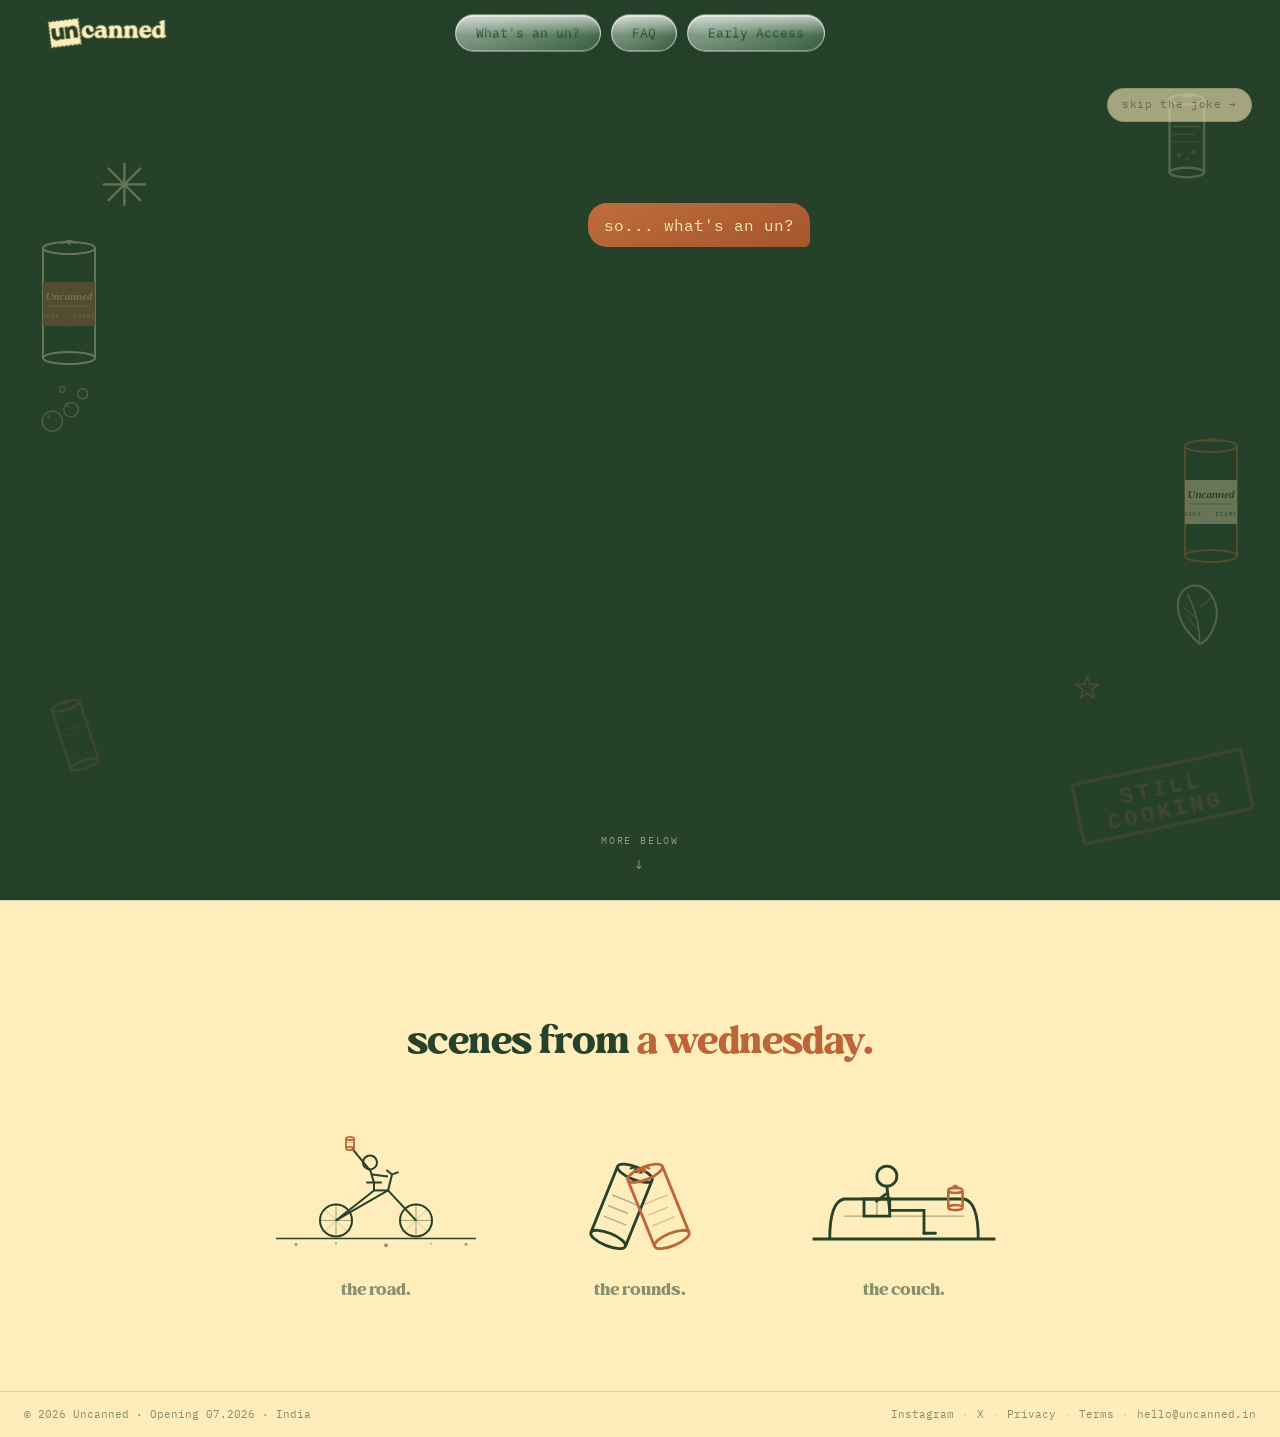
==== whatsyourun-deploy-v2.0/index.html @ ddc787aa "v1" ====
<!DOCTYPE html>
<html lang="en">
<head>
<meta charset="UTF-8">
<meta name="viewport" content="width=device-width, initial-scale=1">
<title>Uncanned · still telling jokes. Cans incoming 07.2026.</title>
<meta name="description" content="Just like any good joke, we need some time to get this up and running. Join the first 500 insiders. Cans incoming 07.2026.">
<link rel="canonical" href="https://whatsyourun.xyz/">
<meta name="theme-color" content="#26422B">
<link rel="icon" type="image/svg+xml" href="data:image/svg+xml,<svg xmlns='http://www.w3.org/2000/svg' viewBox='162 588 478 420'><path fill='%2326422B' d='M570.149 597.432C575.079 591.836 579.734 586.534 587.808 591.796C589.612 592.984 590.76 594.493 591.235 596.296C592.189 599.973 590.149 604.267 587.997 608.785C585.813 613.411 583.291 618.71 583.912 623.671C584.593 629.305 587.339 631.825 590.254 634.488C593.236 637.241 596.644 640.378 597.491 647.115C598.366 653.837 595.843 657.707 593.617 661.126C591.451 664.422 589.427 667.549 590.157 673.175C590.831 678.831 593.578 681.351 596.493 684.014C599.475 686.767 602.883 689.903 603.73 696.641C604.577 703.378 602.061 707.227 599.835 710.646C597.69 713.948 595.645 717.069 596.368 722.716C597.077 728.335 599.817 730.876 602.711 733.533C605.693 736.286 609.101 739.423 609.948 746.16C610.838 752.91 608.3 756.752 606.089 760.198C603.922 763.494 601.9 766.622 602.602 772.263C603.304 777.903 606.057 780.401 608.972 783.064C611.954 785.818 615.362 788.954 616.209 795.691C617.065 802.478 614.548 806.327 612.322 809.746C610.177 813.048 608.133 816.169 608.856 821.816C609.58 827.463 612.298 829.999 615.191 832.655C618.174 835.408 621.583 838.544 622.451 845.288C623.32 852.032 620.781 855.874 618.576 859.299C616.403 862.616 614.38 865.744 615.089 871.363C615.785 877.025 618.531 879.545 621.446 882.208C624.429 884.961 627.837 888.098 628.684 894.836C629.539 901.623 627.022 905.471 624.79 908.911C622.645 912.213 620.623 915.341 621.318 921.003C621.961 925.97 625.7 930.446 629.002 934.418C632.222 938.272 635.25 941.905 635.248 945.722L635.312 945.74C635.293 947.632 634.587 949.391 633.107 950.992C626.632 958.099 620.799 954.132 614.639 949.926C609.855 946.688 604.94 943.342 598.86 944.102C591.953 944.969 588.906 948.31 585.717 951.819C582.39 955.475 578.961 959.242 571.297 960.214C563.682 961.177 559.382 958.363 555.264 955.649C551.277 953.045 547.537 950.56 540.58 951.436C533.694 952.309 530.648 955.65 527.437 959.153C524.11 962.81 520.681 966.576 513.017 967.548C505.38 968.504 501.124 965.704 497.006 962.99C493.026 960.364 489.257 957.895 482.35 958.762C475.43 959.672 472.396 962.97 469.172 966.516C465.852 970.15 462.422 973.917 454.779 974.896C447.121 975.846 442.858 973.066 438.74 970.353C434.76 967.727 430.998 965.236 424.062 966.118C417.134 966.979 414.087 970.319 410.876 973.822C407.549 977.479 404.12 981.245 396.456 982.217C388.82 983.173 384.535 980.388 380.417 977.675C376.437 975.049 372.696 972.563 365.739 973.439C358.832 974.307 355.786 977.648 352.597 981.157C349.27 984.814 345.818 988.574 338.176 989.552C330.518 990.502 326.255 987.722 322.137 985.009C318.157 982.383 314.394 979.892 307.459 980.774C300.53 981.635 297.484 984.976 294.272 988.479C290.946 992.135 287.517 995.901 279.853 996.873C272.195 997.823 267.91 995.038 263.792 992.324C259.818 989.677 256.043 987.229 249.108 988.111C243.007 988.865 239.09 993.33 235.261 997.658C230.331 1003.25 225.677 1008.56 217.603 1003.29C215.798 1002.11 214.672 1000.6 214.196 998.801C213.243 995.124 215.283 990.83 217.413 986.306C219.618 981.686 222.142 976.388 221.521 971.427C220.812 965.808 218.065 963.287 215.149 960.624C212.167 957.871 208.759 954.734 207.912 947.997C207.059 941.281 209.604 937.418 211.809 933.993C213.975 930.697 215.998 927.569 215.29 921.95C214.594 916.288 211.848 913.768 208.933 911.105C205.95 908.352 202.542 905.215 201.695 898.478C200.827 891.734 203.365 887.892 205.569 884.467C207.736 881.171 209.759 878.044 209.057 872.403C208.348 866.784 205.602 864.264 202.687 861.601C199.704 858.847 196.296 855.711 195.449 848.974C194.587 842.209 197.104 838.36 199.336 834.92C201.481 831.618 203.526 828.497 202.803 822.85C202.086 817.181 199.354 814.689 196.46 812.032C193.435 809.266 190.048 806.136 189.186 799.371C188.339 792.634 190.877 788.791 193.082 785.366C195.248 782.07 197.271 778.943 196.569 773.303C195.874 767.64 193.127 765.12 190.212 762.457C187.23 759.704 183.822 756.567 182.975 749.83C182.128 743.093 184.644 739.244 186.87 735.825C189.021 732.502 191.067 729.381 190.337 723.756C189.635 718.115 186.894 715.574 184.001 712.917C180.997 710.157 177.589 707.021 176.742 700.283C175.957 693.892 178.662 689.56 181.08 685.729C183.611 681.675 185.813 678.178 183.77 672.798C181.478 666.829 177.87 662.626 174.979 659.244C172.34 656.124 170.176 653.612 169.806 650.739C169.783 650.498 169.751 650.208 169.734 649.945C169.723 647.998 170.582 646.12 172.348 644.182C175.578 640.614 178.622 639.825 181.693 640.45C184.764 641.075 187.743 643.124 190.845 645.233C195.607 648.465 200.544 651.818 206.602 651.052C213.509 650.185 216.555 646.843 219.745 643.334C223.072 639.678 226.523 635.918 234.165 634.939C241.823 633.989 246.08 636.79 250.198 639.504C254.185 642.108 257.947 644.599 264.882 643.717C271.789 642.85 274.836 639.508 278.025 635.999C281.352 632.343 284.782 628.576 292.445 627.604C300.06 626.641 304.36 629.455 308.479 632.169C312.437 634.788 316.205 637.258 323.134 636.397C330.048 635.509 333.088 632.189 336.284 628.658C339.604 625.024 343.034 621.257 350.698 620.285C358.334 619.329 362.619 622.115 366.737 624.828C370.717 627.454 374.479 629.945 381.414 629.062C388.328 628.174 391.368 624.855 394.558 621.346C397.884 617.689 401.314 613.923 408.979 612.951C416.636 612.001 420.899 614.78 425.011 617.515C428.997 620.119 432.759 622.611 439.694 621.729C446.602 620.861 449.648 617.521 452.872 613.975C456.192 610.34 459.622 606.573 467.286 605.602C474.922 604.645 479.207 607.43 483.325 610.144C487.284 612.763 491.046 615.254 497.981 614.372C504.889 613.505 507.963 610.149 511.159 606.618C514.479 602.983 517.931 599.223 525.573 598.245C533.231 597.295 537.516 600.081 541.634 602.794C545.614 605.42 549.388 607.868 556.345 606.992C562.403 606.226 566.348 601.744 570.149 597.432ZM322.3 725.548L333.535 812.38C334.83 822.387 333.489 830.32 329.563 836.22C325.655 842.07 319.402 845.552 311.862 846.527C304.323 847.503 298.029 845.785 292.978 841.352C287.975 836.935 284.88 830.045 283.669 820.685L272.197 732.031L213.495 739.627L225.751 834.344C228.576 856.179 236.892 872.802 250.671 884.171C264.452 895.562 281.638 899.926 302.251 897.259L302.23 897.285C324.642 894.385 341.163 885.097 351.768 869.401L360.034 885.094L401.928 879.673L381.003 717.952L322.3 725.548ZM551.693 710.93C537.915 699.561 520.61 695.189 499.859 697.874C489.023 699.276 479.229 702.396 470.526 707.249C461.847 712.099 455.028 718.28 449.997 725.776L441.73 710.084L399.514 715.547L420.439 877.267L420.468 877.311L479.171 869.715L467.894 782.56C466.632 772.807 467.984 764.966 471.976 759.034C476.016 753.12 482.104 749.613 490.22 748.562C497.967 747.56 504.35 749.242 509.346 753.612C514.385 757.954 517.529 764.861 518.768 774.43L530.238 863.083L588.941 855.487L576.674 760.678C573.858 738.912 565.521 722.315 551.693 710.93Z'/></svg>">

<meta property="og:type" content="website">
<meta property="og:site_name" content="Uncanned">
<meta property="og:locale" content="en_IN">
<meta property="og:url" content="https://whatsyourun.xyz/">
<meta property="og:title" content="Uncanned · still telling jokes.">
<meta property="og:description" content="Just like any good joke, we need some time to get this up and running. Cans incoming 07.2026.">
<meta property="og:image" content="https://whatsyourun.xyz/brand_assets/Brand_Assets/IMG_3311-3.jpg">
<meta name="twitter:card" content="summary_large_image">
<meta name="twitter:site" content="@drink_uncanned">
<meta name="twitter:creator" content="@drink_uncanned">
<meta name="twitter:title" content="Uncanned · still telling jokes.">
<meta name="twitter:description" content="Just like any good joke, we need some time to get this up and running. Cans incoming 07.2026.">
<meta name="twitter:image" content="https://whatsyourun.xyz/brand_assets/Brand_Assets/IMG_3311-3.jpg">

<link rel="preconnect" href="https://fonts.googleapis.com">
<link rel="preconnect" href="https://fonts.gstatic.com" crossorigin>
<link rel="preload" href="brand_assets/Brand_Assets/03.%20Fonts/BTN/Behind%20The%20Nineties/Behind-The-Nineties-Bd.otf" as="font" type="font/otf" crossorigin>
<link rel="preload" as="image" href="brand_assets/Brand_Assets/IMG_3311-3.jpg">
<link rel="preload" as="image" href="brand_assets/Brand_Assets/01.%20Logo/PNG/Cream.png">
<link href="https://fonts.googleapis.com/css2?family=IBM+Plex+Mono:wght@300;400;500&display=swap" rel="stylesheet">
<link rel="stylesheet" href="styles.css">
<script type="application/ld+json">
{
  "@context": "https://schema.org",
  "@type": "Organization",
  "name": "Uncanned",
  "url": "https://whatsyourun.xyz/",
  "logo": "https://whatsyourun.xyz/brand_assets/Brand_Assets/01.%20Logo/PNG/Deep%20Green.png",
  "sameAs": [
    "https://www.instagram.com/be.uncanned",
    "https://x.com/drink_uncanned"
  ]
}
</script>
</head>
<body>
<a class="skip-link" href="#hero-h">Skip to content</a>

<nav class="nav" aria-label="Primary">
  <div class="nav-in">
    <a class="nav-brand" href="#hero-h" aria-label="Uncanned">
      <img class="brand-logo" src="brand_assets/Brand_Assets/01.%20Logo/PNG/Cream.png" alt="Uncanned" width="118" height="30">
    </a>
    <div class="nav-pill">
      <button type="button" data-open-modal="un">What's an un?</button>
      <button type="button" data-open-modal="faq">FAQ</button>
      <button type="button" class="cta" data-open-modal="founders">Early Access</button>
    </div>
    <button type="button" class="nav-mobile-cta" data-open-modal="founders">Early Access</button>
  </div>
</nav>

<section class="hero" id="hero">

  <div class="doodle-layer" aria-hidden="true">

    <svg class="doodle d-can-tr" viewBox="0 0 60 96" fill="none" xmlns="http://www.w3.org/2000/svg">
      <ellipse cx="30" cy="10" rx="18" ry="5" stroke="#FFEDBB" stroke-width="2.5"/>
      <ellipse cx="30" cy="86" rx="18" ry="5" stroke="#FFEDBB" stroke-width="2.5"/>
      <line x1="12" y1="10" x2="12" y2="86" stroke="#FFEDBB" stroke-width="2.5"/>
      <line x1="48" y1="10" x2="48" y2="86" stroke="#FFEDBB" stroke-width="2.5"/>
      <path d="M26 7 Q30 2 34 7" stroke="#FFEDBB" stroke-width="2" fill="none" stroke-linecap="round"/>
      <circle cx="30" cy="7" r="2" fill="#FFEDBB"/>
      <line x1="15" y1="38" x2="45" y2="38" stroke="#FFEDBB" stroke-width="1.5" opacity=".6"/>
      <line x1="15" y1="46" x2="38" y2="46" stroke="#FFEDBB" stroke-width="1.5" opacity=".4"/>
      <line x1="15" y1="54" x2="42" y2="54" stroke="#FFEDBB" stroke-width="1.5" opacity=".4"/>
      <circle cx="22" cy="68" r="2" fill="#FFEDBB" opacity=".5"/>
      <circle cx="30" cy="72" r="1.5" fill="#FFEDBB" opacity=".4"/>
      <circle cx="38" cy="65" r="2.5" fill="#FFEDBB" opacity=".35"/>
    </svg>

    <svg class="doodle d-can-bl" viewBox="0 0 60 96" fill="none" xmlns="http://www.w3.org/2000/svg" style="transform:rotate(-18deg)">
      <ellipse cx="30" cy="10" rx="18" ry="5" stroke="#BD6537" stroke-width="2.5"/>
      <ellipse cx="30" cy="86" rx="18" ry="5" stroke="#BD6537" stroke-width="2.5"/>
      <line x1="12" y1="10" x2="12" y2="86" stroke="#BD6537" stroke-width="2.5"/>
      <line x1="48" y1="10" x2="48" y2="86" stroke="#BD6537" stroke-width="2.5"/>
      <path d="M26 7 Q30 2 34 7" stroke="#BD6537" stroke-width="2" fill="none" stroke-linecap="round"/>
      <circle cx="30" cy="7" r="2" fill="#BD6537"/>
      <line x1="15" y1="38" x2="45" y2="38" stroke="#BD6537" stroke-width="1.5" opacity=".6"/>
      <line x1="15" y1="46" x2="38" y2="46" stroke="#BD6537" stroke-width="1.5" opacity=".4"/>
      <circle cx="22" cy="68" r="2" fill="#BD6537" opacity=".5"/>
      <circle cx="36" cy="72" r="1.5" fill="#BD6537" opacity=".4"/>
    </svg>

    <svg class="doodle d-spark-tl" viewBox="0 0 48 48" fill="none" xmlns="http://www.w3.org/2000/svg">
      <line x1="24" y1="2" x2="24" y2="46" stroke="#FFEDBB" stroke-width="2.5" stroke-linecap="round"/>
      <line x1="2" y1="24" x2="46" y2="24" stroke="#FFEDBB" stroke-width="2.5" stroke-linecap="round"/>
      <line x1="7" y1="7" x2="41" y2="41" stroke="#FFEDBB" stroke-width="2.5" stroke-linecap="round"/>
      <line x1="41" y1="7" x2="7" y2="41" stroke="#FFEDBB" stroke-width="2.5" stroke-linecap="round"/>
      <circle cx="24" cy="24" r="4" fill="#FFEDBB" opacity=".6"/>
    </svg>

    <svg class="doodle d-star-br" viewBox="0 0 32 32" fill="none" xmlns="http://www.w3.org/2000/svg">
      <path d="M16 2 L18.9 11.8 L29 11.8 L20.9 17.9 L23.8 27.7 L16 21.6 L8.2 27.7 L11.1 17.9 L3 11.8 L13.1 11.8 Z" stroke="#BD6537" stroke-width="1.8" stroke-linejoin="round"/>
    </svg>

    <svg class="doodle d-bub-l" viewBox="0 0 80 80" fill="none" xmlns="http://www.w3.org/2000/svg">
      <circle cx="20" cy="60" r="14" stroke="#FFEDBB" stroke-width="2"/>
      <circle cx="46" cy="44" r="10" stroke="#FFEDBB" stroke-width="2"/>
      <circle cx="62" cy="22" r="7" stroke="#FFEDBB" stroke-width="2"/>
      <circle cx="34" cy="16" r="4" stroke="#FFEDBB" stroke-width="1.5"/>
      <circle cx="15" cy="54" r="2.5" fill="#FFEDBB" opacity=".5"/>
      <circle cx="42" cy="39" r="2" fill="#FFEDBB" opacity=".5"/>
    </svg>

    <svg class="doodle d-leaf-rml" viewBox="0 0 62 72" fill="none" xmlns="http://www.w3.org/2000/svg">
      <path d="M31 68 C18 56 4 40 8 20 C12 4 28 2 36 8 C46 14 54 32 46 50 C42 60 36 66 31 68 Z" stroke="#FFEDBB" stroke-width="2.2" fill="none"/>
      <path d="M31 68 C31 50 26 30 18 14" stroke="#FFEDBB" stroke-width="1.5" stroke-linecap="round"/>
      <path d="M28 40 C22 36 16 32 14 28" stroke="#FFEDBB" stroke-width="1.2" stroke-linecap="round" opacity=".6"/>
      <path d="M30 52 C24 48 20 42 18 38" stroke="#FFEDBB" stroke-width="1.2" stroke-linecap="round" opacity=".6"/>
      <path d="M32 28 C38 24 42 20 44 16" stroke="#FFEDBB" stroke-width="1.2" stroke-linecap="round" opacity=".6"/>
    </svg>

    <svg class="doodle d-can-float-l" viewBox="0 0 86 138" fill="none" xmlns="http://www.w3.org/2000/svg">
      <ellipse cx="43" cy="14" rx="26" ry="6" stroke="#FFEDBB" stroke-width="2"/>
      <ellipse cx="43" cy="124" rx="26" ry="6" stroke="#FFEDBB" stroke-width="2"/>
      <line x1="17" y1="14" x2="17" y2="124" stroke="#FFEDBB" stroke-width="2"/>
      <line x1="69" y1="14" x2="69" y2="124" stroke="#FFEDBB" stroke-width="2"/>
      <rect x="17" y="48" width="52" height="44" fill="#BD6537"/>
      <text x="43" y="66" text-anchor="middle" font-family="Georgia, serif" font-style="italic" font-weight="700" font-size="11" fill="#FFEDBB">Uncanned</text>
      <line x1="22" y1="72" x2="64" y2="72" stroke="#FFEDBB" stroke-width=".7" opacity=".8"/>
      <text x="43" y="84" text-anchor="middle" font-family="'Courier New', monospace" font-size="5" fill="#FFEDBB" letter-spacing="1.5">SODA · 250ML</text>
      <path d="M37 9 Q43 4 49 9" stroke="#FFEDBB" stroke-width="1.6" fill="none" stroke-linecap="round"/>
      <circle cx="43" cy="9" r="1.6" fill="#FFEDBB"/>
    </svg>

    <svg class="doodle d-can-float-r" viewBox="0 0 86 138" fill="none" xmlns="http://www.w3.org/2000/svg">
      <ellipse cx="43" cy="14" rx="26" ry="6" stroke="#BD6537" stroke-width="2"/>
      <ellipse cx="43" cy="124" rx="26" ry="6" stroke="#BD6537" stroke-width="2"/>
      <line x1="17" y1="14" x2="17" y2="124" stroke="#BD6537" stroke-width="2"/>
      <line x1="69" y1="14" x2="69" y2="124" stroke="#BD6537" stroke-width="2"/>
      <rect x="17" y="48" width="52" height="44" fill="#FFEDBB"/>
      <text x="43" y="66" text-anchor="middle" font-family="Georgia, serif" font-style="italic" font-weight="700" font-size="11" fill="#26422B">Uncanned</text>
      <line x1="22" y1="72" x2="64" y2="72" stroke="#26422B" stroke-width=".7" opacity=".7"/>
      <text x="43" y="84" text-anchor="middle" font-family="'Courier New', monospace" font-size="5" fill="#26422B" letter-spacing="1.5">SODA · 250ML</text>
      <path d="M37 9 Q43 4 49 9" stroke="#BD6537" stroke-width="1.6" fill="none" stroke-linecap="round"/>
      <circle cx="43" cy="9" r="1.6" fill="#BD6537"/>
    </svg>

  </div>

  <div class="hero-bike-wrap" aria-hidden="true">

  <svg class="hero-bike" viewBox="0 0 200 140" fill="none" xmlns="http://www.w3.org/2000/svg">

    <line x1="0" y1="118" x2="200" y2="118"
      stroke="#FFEDBB"
      stroke-width="1.4"
      opacity=".16"/>

    <g class="hero-bike-rider">

      <g class="hero-wheel wheel-left" transform="translate(60 100)">
        <circle r="16" stroke="#FFEDBB" stroke-width="2"/>
        <line x1="0" y1="-15" x2="0" y2="15" stroke="#FFEDBB" stroke-width="1" opacity=".45"/>
        <line x1="-15" y1="0" x2="15" y2="0" stroke="#FFEDBB" stroke-width="1" opacity=".45"/>
      </g>

      <g class="hero-wheel wheel-right" transform="translate(140 100)">
        <circle r="16" stroke="#FFEDBB" stroke-width="2"/>
        <line x1="0" y1="-15" x2="0" y2="15" stroke="#FFEDBB" stroke-width="1" opacity=".45"/>
        <line x1="-15" y1="0" x2="15" y2="0" stroke="#FFEDBB" stroke-width="1" opacity=".45"/>
      </g>

      <line x1="60" y1="100" x2="98" y2="70" stroke="#FFEDBB" stroke-width="2"/>
      <line x1="60" y1="100" x2="112" y2="70" stroke="#FFEDBB" stroke-width="2"/>
      <line x1="98" y1="70" x2="112" y2="70" stroke="#FFEDBB" stroke-width="2"/>
      <line x1="112" y1="70" x2="140" y2="100" stroke="#FFEDBB" stroke-width="2"/>

      <line x1="112" y1="70" x2="116" y2="54" stroke="#FFEDBB" stroke-width="2"/>
      <path d="M116 54 L111 50 M116 54 L122 52"
        stroke="#FFEDBB"
        stroke-width="2"
        stroke-linecap="round"/>

      <circle cx="94" cy="42" r="7"
        stroke="#FFEDBB"
        stroke-width="2"/>

      <line x1="94" y1="49" x2="98" y2="62"
        stroke="#FFEDBB"
        stroke-width="2"/>

      <line x1="96" y1="54" x2="112" y2="56"
        stroke="#FFEDBB"
        stroke-width="2"/>

      <line x1="94" y1="50" x2="76" y2="28"
        stroke="#FFEDBB"
        stroke-width="2"/>

      <g class="hero-bike-can">
        <ellipse cx="74" cy="18" rx="4" ry="1.6"
          stroke="#BD6537"
          stroke-width="1.8"/>

        <ellipse cx="74" cy="28" rx="4" ry="1.6"
          stroke="#BD6537"
          stroke-width="1.8"/>

        <line x1="70" y1="18" x2="70" y2="28"
          stroke="#BD6537"
          stroke-width="1.8"/>

        <line x1="78" y1="18" x2="78" y2="28"
          stroke="#BD6537"
          stroke-width="1.8"/>
      </g>

    </g>

  </svg>

</div>

  <button class="hero-skip" id="heroSkip" type="button" aria-label="Skip to the punchline">skip the joke &rarr;</button>
  <div class="hero-stage">
    <div class="hero-joke" id="heroJoke" aria-label="A joke from Uncanned">
      <div class="chat" id="chat"></div>
      <h1 class="hero-joke-punch" id="hero-h">
        Just like any good joke,<br>
        we need some time to get this<br>
        <span class="accent">up and running.</span>
      </h1>
    </div>
    <div class="hero-reveal" id="heroReveal" aria-hidden="true">
      <p class="hero-sub">in the meantime, join the first 500 insiders. opening 07.2026.</p>
      <div class="hero-ctas">
        <button type="button" class="btn btn-primary" data-open-modal="founders">Claim your can</button>
      </div>
    </div>
  </div>
  <svg class="hero-stamp" xmlns="http://www.w3.org/2000/svg" viewBox="0 0 320 120" aria-hidden="true">
    <rect x="6" y="6" width="308" height="108" rx="8" fill="none" stroke="#BD6537" stroke-width="6" opacity=".9"/>
    <text x="160" y="58" text-anchor="middle" font-family="'Courier New', monospace" font-size="40" font-weight="700" fill="#BD6537" letter-spacing="6">STILL</text>
    <text id="stamp-word" x="160" y="98" text-anchor="middle" font-family="'Courier New', monospace" font-size="40" font-weight="700" fill="#BD6537" letter-spacing="6">COOKING</text>
  </svg>

  <div class="scroll-cue" aria-hidden="true"><span>more below</span><span class="arrow">↓</span></div>
</section>

<section class="everyday" aria-label="Scenes from a Wednesday">

  <p class="everyday-line">scenes from <span class="accent">a wednesday.</span></p>

  <div class="scenes">

    <div class="scene scene-bike">
      <div class="scene-art">
        <svg viewBox="0 0 200 140" fill="none" xmlns="http://www.w3.org/2000/svg" aria-hidden="true">
          <line x1="0" y1="118" x2="200" y2="118" stroke="#26422B" stroke-width="1.5"/>

          <g class="bike-pebbles">
            <circle cx="20" cy="124" r="1.5" fill="#26422B" opacity=".5"/>
            <circle cx="60" cy="123" r="1.1" fill="#26422B" opacity=".4"/>
            <circle cx="110" cy="125" r="1.8" fill="#26422B" opacity=".55"/>
            <circle cx="155" cy="123" r="1" fill="#26422B" opacity=".35"/>
            <circle cx="190" cy="124" r="1.4" fill="#26422B" opacity=".5"/>
          </g>

          <g class="bike-rider no-draw-in">
            <g class="wheel-spin" transform="translate(60 100)">
              <circle r="16" stroke="#26422B" stroke-width="2"/>
              <line x1="0" y1="-15" x2="0" y2="15" stroke="#26422B" stroke-width="1" opacity=".45"/>
              <line x1="-15" y1="0" x2="15" y2="0" stroke="#26422B" stroke-width="1" opacity=".45"/>
              <line x1="-11" y1="-11" x2="11" y2="11" stroke="#26422B" stroke-width=".8" opacity=".3"/>
              <line x1="11" y1="-11" x2="-11" y2="11" stroke="#26422B" stroke-width=".8" opacity=".3"/>
            </g>
            <g class="wheel-spin" transform="translate(140 100)">
              <circle r="16" stroke="#26422B" stroke-width="2"/>
              <line x1="0" y1="-15" x2="0" y2="15" stroke="#26422B" stroke-width="1" opacity=".45"/>
              <line x1="-15" y1="0" x2="15" y2="0" stroke="#26422B" stroke-width="1" opacity=".45"/>
              <line x1="-11" y1="-11" x2="11" y2="11" stroke="#26422B" stroke-width=".8" opacity=".3"/>
              <line x1="11" y1="-11" x2="-11" y2="11" stroke="#26422B" stroke-width=".8" opacity=".3"/>
            </g>

            <line x1="60" y1="100" x2="98" y2="70" stroke="#26422B" stroke-width="2"/>
            <line x1="60" y1="100" x2="112" y2="70" stroke="#26422B" stroke-width="2"/>
            <line x1="98" y1="70" x2="112" y2="70" stroke="#26422B" stroke-width="2"/>
            <line x1="112" y1="70" x2="140" y2="100" stroke="#26422B" stroke-width="2"/>
            <line x1="112" y1="70" x2="116" y2="54" stroke="#26422B" stroke-width="2"/>
            <path d="M116 54 L111 50 M116 54 L122 52" stroke="#26422B" stroke-width="2" stroke-linecap="round"/>
            <line x1="98" y1="70" x2="98" y2="62" stroke="#26422B" stroke-width="2"/>
            <path d="M91 62 L105 62" stroke="#26422B" stroke-width="2" stroke-linecap="round"/>

            <circle cx="94" cy="42" r="7" stroke="#26422B" stroke-width="2"/>
            <line x1="94" y1="49" x2="98" y2="62" stroke="#26422B" stroke-width="2"/>
            <line x1="96" y1="54" x2="112" y2="56" stroke="#26422B" stroke-width="2"/>
            <line x1="94" y1="50" x2="76" y2="28" stroke="#26422B" stroke-width="2"/>

            <g class="bike-can">
              <ellipse cx="74" cy="18" rx="4" ry="1.6" stroke="#BD6537" stroke-width="1.8"/>
              <ellipse cx="74" cy="28" rx="4" ry="1.6" stroke="#BD6537" stroke-width="1.8"/>
              <line x1="70" y1="18" x2="70" y2="28" stroke="#BD6537" stroke-width="1.8"/>
              <line x1="78" y1="18" x2="78" y2="28" stroke="#BD6537" stroke-width="1.8"/>
              <line x1="71" y1="22" x2="77" y2="22" stroke="#BD6537" stroke-width=".7" opacity=".6"/>
            </g>
          </g>
        </svg>
      </div>
      <p class="scene-cap">the road.</p>
    </div>

    <div class="scene scene-cheers">
      <div class="scene-art">
        <svg viewBox="0 0 140 100" fill="none" xmlns="http://www.w3.org/2000/svg" aria-hidden="true">

          <g transform="translate(46 84)">
            <g class="cheers-can-l">
              <ellipse cx="0" cy="-50" rx="13" ry="4.5" stroke="#26422B" stroke-width="2"/>
              <ellipse cx="0" cy="0" rx="13" ry="4.5" stroke="#26422B" stroke-width="2"/>
              <line x1="-13" y1="-50" x2="-13" y2="0" stroke="#26422B" stroke-width="2"/>
              <line x1="13" y1="-50" x2="13" y2="0" stroke="#26422B" stroke-width="2"/>
              <path d="M-4 -52 Q0 -56 4 -52" stroke="#26422B" stroke-width="1.5" fill="none" stroke-linecap="round"/>
              <circle cx="0" cy="-52" r="1.6" fill="#26422B"/>
              <line x1="-9" y1="-30" x2="9" y2="-30" stroke="#26422B" stroke-width="1" opacity=".4"/>
              <line x1="-9" y1="-22" x2="6" y2="-22" stroke="#26422B" stroke-width="1" opacity=".35"/>
              <line x1="-9" y1="-14" x2="8" y2="-14" stroke="#26422B" stroke-width="1" opacity=".35"/>
            </g>
          </g>

          <g transform="translate(94 84)">
            <g class="cheers-can-r">
              <ellipse cx="0" cy="-50" rx="13" ry="4.5" stroke="#BD6537" stroke-width="2"/>
              <ellipse cx="0" cy="0" rx="13" ry="4.5" stroke="#BD6537" stroke-width="2"/>
              <line x1="-13" y1="-50" x2="-13" y2="0" stroke="#BD6537" stroke-width="2"/>
              <line x1="13" y1="-50" x2="13" y2="0" stroke="#BD6537" stroke-width="2"/>
              <path d="M-4 -52 Q0 -56 4 -52" stroke="#BD6537" stroke-width="1.5" fill="none" stroke-linecap="round"/>
              <circle cx="0" cy="-52" r="1.6" fill="#BD6537"/>
              <line x1="-9" y1="-30" x2="9" y2="-30" stroke="#BD6537" stroke-width="1" opacity=".4"/>
              <line x1="-9" y1="-22" x2="6" y2="-22" stroke="#BD6537" stroke-width="1" opacity=".35"/>
              <line x1="-9" y1="-14" x2="8" y2="-14" stroke="#BD6537" stroke-width="1" opacity=".35"/>
            </g>
          </g>

          <g class="cheers-ding no-draw-in">
            <line x1="62" y1="36" x2="78" y2="36" stroke="#BD6537" stroke-width="1.5" stroke-linecap="round"/>
            <line x1="70" y1="28" x2="70" y2="44" stroke="#BD6537" stroke-width="1.5" stroke-linecap="round"/>
            <line x1="64" y1="30" x2="76" y2="42" stroke="#BD6537" stroke-width="1.2" stroke-linecap="round"/>
            <line x1="76" y1="30" x2="64" y2="42" stroke="#BD6537" stroke-width="1.2" stroke-linecap="round"/>
          </g>

          <g class="cheers-burst no-draw-in">
            <circle cx="42" cy="20" r="1.5" fill="#BD6537"/>
            <circle cx="98" cy="20" r="1.5" fill="#BD6537"/>
            <line x1="34" y1="36" x2="28" y2="34" stroke="#BD6537" stroke-width="1.5" stroke-linecap="round"/>
            <line x1="106" y1="36" x2="112" y2="34" stroke="#BD6537" stroke-width="1.5" stroke-linecap="round"/>
            <circle cx="32" cy="50" r="1.2" fill="#BD6537"/>
            <circle cx="108" cy="50" r="1.2" fill="#BD6537"/>
            <line x1="50" y1="8" x2="46" y2="2" stroke="#BD6537" stroke-width="1.2" stroke-linecap="round"/>
            <line x1="90" y1="8" x2="94" y2="2" stroke="#BD6537" stroke-width="1.2" stroke-linecap="round"/>
          </g>

        </svg>
      </div>
      <p class="scene-cap">the rounds.</p>
    </div>

    <div class="scene scene-read">
      <div class="scene-art">
        <svg viewBox="0 0 140 100" fill="none" xmlns="http://www.w3.org/2000/svg" aria-hidden="true">
          <line x1="6" y1="84" x2="134" y2="84" stroke="#26422B" stroke-width="2"/>
          <path d="M18 84 Q18 58, 28 56 L 112 56 Q 122 58, 122 84" stroke="#26422B" stroke-width="2" fill="none"/>
          <line x1="28" y1="68" x2="112" y2="68" stroke="#26422B" stroke-width="1" opacity=".4"/>

          <g class="couch-person">
            <circle cx="58" cy="40" r="7" stroke="#26422B" stroke-width="2"/>
            <path d="M58 47 L60 64 L 84 64 L 84 80" stroke="#26422B" stroke-width="2" fill="none" stroke-linecap="round"/>
            <line x1="84" y1="80" x2="92" y2="80" stroke="#26422B" stroke-width="2" stroke-linecap="round"/>
            <line x1="58" y1="52" x2="50" y2="58" stroke="#26422B" stroke-width="2"/>
            <path d="M42 56 L42 68 L60 68 L60 56 Z" stroke="#26422B" stroke-width="2" fill="none"/>
            <line x1="51" y1="56" x2="51" y2="68" stroke="#26422B" stroke-width="1" opacity=".4"/>
          </g>

          <ellipse cx="106" cy="50" rx="5" ry="1.8" stroke="#BD6537" stroke-width="1.8"/>
          <ellipse cx="106" cy="62" rx="5" ry="1.8" stroke="#BD6537" stroke-width="1.8"/>
          <line x1="101" y1="50" x2="101" y2="62" stroke="#BD6537" stroke-width="1.8"/>
          <line x1="111" y1="50" x2="111" y2="62" stroke="#BD6537" stroke-width="1.8"/>
          <path d="M104 48 Q106 45 108 48" stroke="#BD6537" stroke-width="1.2" fill="none"/>
          <circle cx="106" cy="48" r="1.2" fill="#BD6537"/>

          <g class="couch-bubs no-draw-in">
            <circle class="couch-bub b1" cx="106" cy="48" r="1.5" fill="#BD6537"/>
            <circle class="couch-bub b2" cx="104" cy="48" r="1.2" fill="#BD6537"/>
            <circle class="couch-bub b3" cx="108" cy="48" r="1" fill="#BD6537"/>
            <circle class="couch-bub b4" cx="106" cy="48" r="1.3" fill="#BD6537"/>
            <circle class="couch-bub b5" cx="105" cy="48" r="0.9" fill="#BD6537"/>
            <circle class="couch-bub b6" cx="107" cy="48" r="1.1" fill="#BD6537"/>
          </g>

          <g class="couch-heart no-draw-in">
            <path d="M52 18 C 50 15, 47 16, 47 19 A 2.5 2.5 0 0 1 52 19 A 2.5 2.5 0 0 1 57 19 C 57 16, 54 15, 52 18 Z" fill="#BD6537"/>
          </g>
        </svg>
      </div>
      <p class="scene-cap">the couch.</p>
    </div>

  </div>

</section>

<div class="strip">
  <span class="strip-left">© 2026 Uncanned · Opening 07.2026 · India</span>
  <span class="strip-right">
    <a href="https://www.instagram.com/be.uncanned" target="_blank" rel="me noopener">Instagram</a>
    <span class="dot">·</span>
    <a href="https://x.com/drink_uncanned" target="_blank" rel="me noopener">X</a>
    <span class="dot">·</span>
    <button type="button" data-open-modal="privacy">Privacy</button>
    <span class="dot">·</span>
    <button type="button" data-open-modal="terms">Terms</button>
    <span class="dot">·</span>
    <a href="mailto:hello@uncanned.in">hello@uncanned.in</a>
  </span>
</div>

<div class="modal" id="modal-un" role="dialog" aria-modal="true" aria-labelledby="modal-un-title" hidden>
  <div class="modal-card">
    <button class="modal-close" type="button" data-close-modal aria-label="Close dialog">&times;</button>
    <h2 id="modal-un-title">What's an un?</h2>
    <p class="modal-sub">Three un-things. They're how we tell the difference between us and most drinks.</p>
    <div class="un-tiles">
      <p class="un-tile"><b>Un-complicated.</b> Just the things that belong in a drink. Nothing that's there to make the label longer.</p>
      <p class="un-tile"><b>Un-apologetic.</b> We don't pretend to be coffee. Or alcohol. Or kombucha. We're a soda. A good one.</p>
      <p class="un-tile"><b>Un-filtered.</b> Real ingredients. Real taste. Real opinions about every other drink we've ever met.</p>
    </div>
    <p class="modal-quote">Less canned. <span class="accent">More real.</span></p>
  </div>
</div>

<div class="modal" id="modal-founders" role="dialog" aria-modal="true" aria-labelledby="modal-founders-title" hidden>
  <div class="modal-card">
    <button class="modal-close" type="button" data-close-modal aria-label="Close dialog">&times;</button>
    <h2 id="modal-founders-title">Become an Insider</h2>
    <p class="modal-sub">500 cans. 500 insiders. Then we close the door.</p>
    <p class="f-counter" id="fCounter" hidden></p>
    <form class="f-form" id="founderForm" novalidate>
      <label class="sr-only" for="fName">Your name</label>
      <input class="field" id="fName" name="name" type="text" placeholder="your name" autocomplete="name" required>
      <label class="sr-only" for="fEmail">Your email</label>
      <input class="field" id="fEmail" name="email" type="email" placeholder="your email" autocomplete="email" spellcheck="false" required>
      <input class="hp" id="fWebsite" name="website" type="text" tabindex="-1" aria-hidden="true" autocomplete="off">
      <button class="btn-count" id="fCta" type="submit">Count me in</button>
    </form>
    <p class="f-fine">No spam. One email when the door closes.</p>
    <div class="f-status" id="fStatus" role="status" aria-live="polite"></div>
    <button class="btn btn-ghost f-done" id="fDone" type="button" data-close-modal hidden>Close</button>
  </div>
</div>

<div class="modal" id="modal-faq" role="dialog" aria-modal="true" aria-labelledby="modal-faq-title" hidden>
  <div class="modal-card">
    <button class="modal-close" type="button" data-close-modal aria-label="Close dialog">&times;</button>
    <h2 id="modal-faq-title">Things you'll want to know.</h2>
    <div class="faq-items">
      <details>
        <summary>What exactly is Uncanned?</summary>
        <div class="ans">Uncanned is a naturally uplifting, creatively refreshing soda — real ingredients, no pretence. Not coffee, not alcohol, not kombucha.</div>
      </details>
      <details>
        <summary>What does becoming an Insider actually get me?</summary>
        <div class="ans">Insiders get cans from the very first 500-can batch, a name in the run, and a direct line into how the next batch gets made.</div>
      </details>
      <details>
        <summary>When and where can I buy it?</summary>
        <div class="ans">The first batch opens in 07.2026 in India. Insiders are served first; wider availability follows after the initial drop.</div>
      </details>
      <details>
        <summary>Is it alcoholic? Caffeinated? Sugary?</summary>
        <div class="ans">No alcohol. The full ingredient and nutrition breakdown — caffeine and sugar included — publishes ahead of the drop.</div>
      </details>
      <details>
        <summary>How do I get in touch?</summary>
        <div class="ans">Email hello@uncanned.in, or find us on Instagram and X. We read everything.</div>
      </details>
    </div>
  </div>
</div>

<div class="modal" id="modal-privacy" role="dialog" aria-modal="true" aria-labelledby="modal-privacy-title" hidden>
  <div class="modal-card">
    <button class="modal-close" type="button" data-close-modal aria-label="Close dialog">&times;</button>
    <h2 id="modal-privacy-title">Privacy</h2>
    <p>We collect your name and email when you join the Insiders list. We use that to send you exactly one launch email when the first 500 cans are ready. That's it. We don't sell, share, or trade your information. If you want to be removed, email hello@uncanned.in and we'll delete you in 24 hours.</p>
    <p style="margin-top:12px">A proper Privacy Policy will publish at launch.</p>
  </div>
</div>

<div class="modal" id="modal-terms" role="dialog" aria-modal="true" aria-labelledby="modal-terms-title" hidden>
  <div class="modal-card">
    <button class="modal-close" type="button" data-close-modal aria-label="Close dialog">&times;</button>
    <h2 id="modal-terms-title">Terms</h2>
    <p>This is a coming-soon page. Joining the Insiders list reserves your spot to be among the first 500 people invited to buy the first batch of Uncanned cans when they're ready (target 07.2026). It does not create an obligation to purchase, and it does not guarantee availability. Proper terms publish at launch.</p>
    <p style="margin-top:12px">For questions: hello@uncanned.in.</p>
  </div>
</div>

<script>
(function(){
  var RM = window.matchMedia('(prefers-reduced-motion: reduce)').matches;
  var ENDPOINT = 'https://script.google.com/macros/s/AKfycbwiUq0F0XaszN92aTVaOLwXR9VPh4MUKZN4eF42igu0IbwytKkrrFzP8LLf9wsCPLUaYA/exec';

  var heroJoke   = document.getElementById('heroJoke');
  var heroReveal = document.getElementById('heroReveal');
  var heroSkip   = document.getElementById('heroSkip');
  var chat       = document.getElementById('chat');
  var hTimers    = [];
  var heroDone   = false;

  var CHATJOKES = [
    [["uncanned","knock, knock."],["you","who's there?"],["uncanned","un—"],["you","un who?"],["uncanned","exactly. that's kind of the problem."]],
    [["uncanned","we built a soda."],["you","love that. can i buy one?"],["uncanned","that's the part we're still working on."]],
    [["uncanned","ask us anything."],["you","when does it launch?"],["uncanned","anything except that."]],
    [["uncanned","most cans tell you what's inside."],["you","and yours?"],["uncanned","ours mostly tells you what isn't."]],
    [["uncanned","we ran a focus group."],["you","and?"],["uncanned","everyone agreed soda was a drink. we took notes."]],
    [["you","so... what's an un?"],["uncanned","a no, said with hospitality."],["you","that's not an answer."],["uncanned","exactly."]]
  ];
  var jIdx = Math.floor(Math.random() * CHATJOKES.length);
  try {
    var prev = parseInt(localStorage.getItem('unc_joke'), 10);
    if(CHATJOKES.length > 1 && jIdx === prev) jIdx = (jIdx + 1) % CHATJOKES.length;
    localStorage.setItem('unc_joke', jIdx);
  } catch(e){}
  var joke = CHATJOKES[jIdx];

  var bubEls = joke.map(function(line){
    var b = document.createElement('div');
    b.className = 'bub bub-' + (line[0] === 'you' ? 'you' : 'uncanned');
    b.textContent = line[1];
    chat.appendChild(b);
    return b;
  });
  var typing = document.createElement('div');
  typing.className = 'typing';
  typing.setAttribute('aria-hidden', 'true');
  typing.innerHTML = '<span></span><span></span><span></span>';

  function fizzOut(){
    if(typing.parentNode) typing.parentNode.removeChild(typing);
    bubEls.forEach(function(b){ b.style.animationDelay = (Math.random() * 0.4).toFixed(2) + 's'; });
    chat.classList.add('fizz');
  }
  function heroShowPunch(){
    if(typing.parentNode) typing.parentNode.removeChild(typing);
    chat.style.display = 'none';
    heroJoke.classList.add('revealed');
  }
  function heroShowReveal(){
    if(heroDone) return;
    heroDone = true;
    heroReveal.classList.add('show');
    heroReveal.setAttribute('aria-hidden', 'false');
    heroSkip.classList.add('gone');
  }

  if(RM){
    chat.style.display = 'none';
    heroJoke.classList.add('revealed');
    heroReveal.classList.add('show');
    heroReveal.setAttribute('aria-hidden', 'false');
    heroSkip.style.display = 'none';
    heroDone = true;
  } else {
    var t = 450, GAP = 1150, TYPE = 720;
    joke.forEach(function(line, i){
      var side = line[0] === 'you' ? 'you' : 'uncanned', at = t;
      hTimers.push(setTimeout(function(){
        chat.insertBefore(typing, bubEls[i]);
        typing.className = 'typing typing-' + side + ' show';
      }, at));
      hTimers.push(setTimeout(function(){
        typing.className = 'typing';
        bubEls[i].classList.add('show');
      }, at + TYPE));
      t += GAP;
    });
    var lastAt   = t - GAP + TYPE;
    var fizzAt   = lastAt + 3000;
    var punchAt  = fizzAt + 1300;
    var revealAt = punchAt + 1400;

    hTimers.push(setTimeout(function(){ heroSkip.classList.add('show'); }, 950));
    hTimers.push(setTimeout(fizzOut, fizzAt));
    hTimers.push(setTimeout(heroShowPunch, punchAt));
    hTimers.push(setTimeout(heroShowReveal, revealAt));

    heroSkip.addEventListener('click', function(){
      hTimers.forEach(clearTimeout);
      hTimers = [];
      heroShowPunch();
      heroShowReveal();
    });
  }

  var lastFocus = null;
  var openEl = null;
  var FOCUSABLE = 'a[href],button:not([disabled]),input:not([disabled]),textarea,select,summary,[tabindex]:not([tabindex="-1"])';

  function focusables(m){
    return Array.prototype.slice.call(m.querySelectorAll(FOCUSABLE))
      .filter(function(el){ return el.offsetParent !== null || el === document.activeElement; });
  }
  function openModal(name){
    var m = document.getElementById('modal-' + name);
    if(!m) return;
    lastFocus = document.activeElement;
    m.removeAttribute('hidden');
    document.body.classList.add('modal-open');
    openEl = m;
    if(name === 'founders') loadCounter();
    document.querySelectorAll('.nav-pill button,.nav-mobile-cta').forEach(function(c){
      c.classList.toggle('is-on', c.getAttribute('data-open-modal') === name);
    });
    var f = focusables(m);
    if(f.length) f[0].focus();
  }
  function closeModal(){
    if(!openEl) return;
    openEl.setAttribute('hidden','');
    document.body.classList.remove('modal-open');
    openEl = null;
    document.querySelectorAll('.nav-pill button,.nav-mobile-cta').forEach(function(c){
      c.classList.remove('is-on');
    });
    if(lastFocus && lastFocus.focus) lastFocus.focus();
  }

  document.addEventListener('click', function(e){
    var opener = e.target.closest('[data-open-modal]');
    if(opener){ e.preventDefault(); openModal(opener.getAttribute('data-open-modal')); return; }
    if(e.target.closest('[data-close-modal]')){ e.preventDefault(); closeModal(); return; }
    if(e.target.classList.contains('modal')){ closeModal(); }
  });
  document.addEventListener('keydown', function(e){
    if(!openEl) return;
    if(e.key === 'Escape'){ e.preventDefault(); closeModal(); return; }
    if(e.key === 'Tab'){
      var f = focusables(openEl);
      if(!f.length) return;
      var first = f[0], last = f[f.length - 1];
      if(e.shiftKey && document.activeElement === first){ e.preventDefault(); last.focus(); }
      else if(!e.shiftKey && document.activeElement === last){ e.preventDefault(); first.focus(); }
    }
  });

  var counter = document.getElementById('fCounter');
  var counterLoaded = false;
  function loadCounter(){
    if(counterLoaded) return;
    fetch(ENDPOINT)
      .then(function(r){ return r.json(); })
      .then(function(d){
        if(d && typeof d.founders === 'number'){
          var total = (typeof d.total === 'number') ? d.total : 500;
          counter.textContent = d.founders + ' of ' + total + ' insiders in.';
          counter.hidden = false;
          counterLoaded = true;
        }
      })
      .catch(function(){});
  }

  var form    = document.getElementById('founderForm');
  var nameI   = document.getElementById('fName');
  var emailI  = document.getElementById('fEmail');
  var hp      = document.getElementById('fWebsite');
  var cta     = document.getElementById('fCta');
  var status  = document.getElementById('fStatus');
  var doneBtn = document.getElementById('fDone');
  var emailRe = /^[^\s@]+@[^\s@]+\.[^\s@]+$/;
  var ref     = new URLSearchParams(location.search).get('ref') || '';
  var DEFAULT_LABEL = 'Count me in';
  var locked  = false;

  function setStatus(msg, isErr){
    status.textContent = msg;
    status.classList.toggle('err', !!isErr);
  }
  function restore(){
    cta.disabled = false;
    cta.textContent = DEFAULT_LABEL;
  }
  function succeed(msg){
    setStatus(msg);
    locked = true;
    cta.disabled = true;
    cta.textContent = 'insider ✓';
    nameI.disabled = true;
    emailI.disabled = true;
    doneBtn.hidden = false;
    doneBtn.focus();
  }

  form.addEventListener('submit', function(e){
    e.preventDefault();
    if(locked) return;
    var name  = nameI.value.trim();
    var email = emailI.value.trim();
    if(!name){ setStatus('we need a name to put in the run.', true); nameI.focus(); return; }
    if(!emailRe.test(email)){ setStatus('that email looks a little off — mind checking it?', true); emailI.focus(); return; }
    setStatus('');
    cta.disabled = true;
    cta.textContent = 'knocking…';
    fetch(ENDPOINT, {
      method: 'POST',
      body: JSON.stringify({ type: 'claim', email: email, name: name, ref: ref, website: hp.value })
    })
    .then(function(r){ return r.json(); })
    .then(function(d){
      if(d && d.existing){ succeed("you're already an insider. patience pays."); }
      else if(d && d.closed){ restore(); setStatus('all 500 insider seats are taken. waitlist opens at launch.'); }
      else if(d && d.error){ restore(); setStatus(d.error, true); }
      else if(d && typeof d.number !== 'undefined'){
        succeed("you're insider #" + d.number + " of " + d.total + ". cans incoming 07.2026.");
        counter.textContent = d.number + ' of ' + d.total + ' insiders in.';
        counter.hidden = false;
      } else { restore(); setStatus('something odd happened at the door. try again?', true); }
    })
    .catch(function(){ restore(); setStatus("couldn't reach the door. check your connection and try again.", true); });
  });
})();

(function(){
  var RM = window.matchMedia('(prefers-reduced-motion: reduce)').matches;
  if(RM){
    document.querySelectorAll('.scene').forEach(function(s){ s.classList.add('in'); });
    return;
  }

  (function splitWords(){
    var h1 = document.getElementById('hero-h');
    if(!h1) return;
    var nodes = Array.prototype.slice.call(h1.childNodes);
    var idx = 0;
    nodes.forEach(function(node){
      if(node.nodeType === 3){
        var parts = node.nodeValue.split(/(\s+)/);
        var frag = document.createDocumentFragment();
        parts.forEach(function(p){
          if(/^\s+$/.test(p)) frag.appendChild(document.createTextNode(p));
          else if(p.length){
            var s = document.createElement('span');
            s.className = 'word';
            s.style.setProperty('--i', idx++);
            s.textContent = p;
            frag.appendChild(s);
          }
        });
        node.parentNode.replaceChild(frag, node);
      } else if(node.nodeType === 1 && node.classList.contains('accent')){
        var wrap = document.createElement('span');
        wrap.className = 'word';
        wrap.style.setProperty('--i', idx++);
        node.parentNode.insertBefore(wrap, node);
        wrap.appendChild(node);
      }
    });
  })();

  function setupDrawIn(container, onTrigger){
    var allElements = container.querySelectorAll('path, line, ellipse, circle, rect, polygon, polyline');
    var elements = Array.prototype.filter.call(allElements, function(el){
      return !el.closest('.no-draw-in');
    });
    var strokeIdx = 0, fillIdx = 0;
    var animQueue = [];

    elements.forEach(function(el){
      var stroke = el.getAttribute('stroke');
      var fill = el.getAttribute('fill');
      var isStroked = stroke && stroke !== 'none';
      var hasFill = fill && fill !== 'none';

      if(isStroked && !hasFill){
        try{
          var len = el.getTotalLength();
          el.style.strokeDasharray = len;
          el.style.strokeDashoffset = len;
          el.style.transition = 'stroke-dashoffset 1.3s cubic-bezier(.4,0,.2,1) ' + (strokeIdx * 70) + 'ms';
          animQueue.push({el:el, kind:'stroke'});
          strokeIdx++;
        }catch(e){
          el.style.opacity = '0';
          el.style.transition = 'opacity .5s ease ' + (fillIdx * 60) + 'ms';
          animQueue.push({el:el, kind:'fade', orig:el.getAttribute('opacity') || '1'});
          fillIdx++;
        }
      } else {
        var fOrig = el.getAttribute('opacity') || '1';
        el.style.opacity = '0';
        el.style.transition = 'opacity .5s ease ' + (700 + fillIdx * 50) + 'ms';
        animQueue.push({el:el, kind:'fade', orig:fOrig});
        fillIdx++;
      }
    });

    function trigger(){
      animQueue.forEach(function(item){
        if(item.kind === 'stroke') item.el.style.strokeDashoffset = '0';
        else item.el.style.opacity = item.orig;
      });
    }

    if(onTrigger) onTrigger(trigger);
    else {
      requestAnimationFrame(function(){
        requestAnimationFrame(trigger);
      });
    }
  }

  document.querySelectorAll('.doodle').forEach(function(d){ setupDrawIn(d); });

  (function scenesOnScroll(){
    var scenes = document.querySelectorAll('.scene');
    if(!scenes.length) return;
    var triggers = new Map();

    scenes.forEach(function(scene){
      setupDrawIn(scene, function(trigger){ triggers.set(scene, trigger); });
    });

    if(!('IntersectionObserver' in window)){
      scenes.forEach(function(s){
        s.classList.add('in');
        var t = triggers.get(s);
        if(t) t();
      });
      return;
    }

    var observer = new IntersectionObserver(function(entries){
      entries.forEach(function(entry){
        if(entry.isIntersecting && !entry.target.__drawn){
          entry.target.__drawn = true;
          entry.target.classList.add('in');
          setTimeout(function(){
            var t = triggers.get(entry.target);
            if(t) t();
          }, 150);
        }
      });
    }, { threshold: 0.35, rootMargin: '0px 0px -40px 0px' });

    scenes.forEach(function(s){ observer.observe(s); });
  })();

  (function restamp(){
    var stamp = document.querySelector('.hero-stamp');
    if(!stamp) return;
    var wordEl = stamp.querySelector('#stamp-word');
    if(!wordEl){
      var texts = stamp.querySelectorAll('text');
      if(texts.length >= 2) wordEl = texts[1];
    }
    if(!wordEl) return;
    wordEl.classList.add('stamp-word');

    var words = ['COOKING','THINKING','DELAYING','FIGURING IT OUT','TRYING','WORKING ON IT'];
    var wi = 0;

    function fire(){
      stamp.classList.add('restamp');
      setTimeout(function(){
        wordEl.classList.add('gone');
        setTimeout(function(){
          wi = (wi + 1) % words.length;
          wordEl.textContent = words[wi];
          wordEl.classList.remove('gone');
        }, 100);
      }, 230);
      setTimeout(function(){ stamp.classList.remove('restamp'); }, 1000);
    }
    function schedule(){
      setTimeout(function(){
        if(!document.hidden) fire();
        schedule();
      }, 9000 + Math.random() * 5000);
    }
    schedule();
  })();

  (function wavy(){
    var selectors = ['.strip a', '.strip button', 'a[href^="mailto:"]'];
    selectors.forEach(function(sel){
      document.querySelectorAll(sel).forEach(function(el){
        el.classList.add('wavy-hover');
      });
    });
  })();

  (function parallax(){
    var hero = document.querySelector('.hero');
    if(!hero) return;
    var doodles = Array.prototype.slice.call(hero.querySelectorAll('.doodle'));
    if(!doodles.length) return;
    doodles.forEach(function(d){ d.__depth = 5 + Math.random() * 10; });
    var tx = 0, ty = 0, raf = null;
    function tick(){
      raf = null;
      doodles.forEach(function(d){
        d.style.setProperty('--px', (tx * d.__depth).toFixed(1) + 'px');
        d.style.setProperty('--py', (ty * d.__depth).toFixed(1) + 'px');
      });
    }
    hero.addEventListener('mousemove', function(e){
      var r = hero.getBoundingClientRect();
      tx = ((e.clientX - r.left) / r.width  - 0.5) * 2;
      ty = ((e.clientY - r.top)  / r.height - 0.5) * 2;
      if(!raf) raf = requestAnimationFrame(tick);
    }, { passive: true });
    hero.addEventListener('mouseleave', function(){
      tx = 0; ty = 0;
      if(!raf) raf = requestAnimationFrame(tick);
    });
  })();
})();
</script>
</body>
</html>
---- whatsyourun-deploy-v2.0/styles.css ----
@font-face{
  font-family:'BTN';
  src:url('brand_assets/Brand_Assets/03.%20Fonts/BTN/Behind%20The%20Nineties/Behind-The-Nineties-Bd.otf') format('opentype');
  font-weight:700;font-style:normal;font-display:swap;
}
:root{
  --cream:#FFEDBB;
  --green:#26422B;
  --orange:#BD6537;
  --green-soft:rgba(38,66,43,.55);
  --green-faint:rgba(38,66,43,.16);
  --display:'BTN',Georgia,'Times New Roman',serif;
}
*{box-sizing:border-box;margin:0;padding:0}
html{height:100%}
body{
  background:var(--cream);color:var(--green);
  font-family:'IBM Plex Mono',ui-monospace,'Courier New',monospace;
  font-weight:400;line-height:1.6;
  -webkit-font-smoothing:antialiased;
  min-height:100dvh;
}
body.modal-open{overflow:hidden}
body::before{
  content:'';position:fixed;inset:0;pointer-events:none;
  z-index:9;opacity:.5;mix-blend-mode:multiply;
  background-image:url("data:image/svg+xml;utf8,<svg xmlns='http://www.w3.org/2000/svg' viewBox='0 0 200 200'><filter id='n'><feTurbulence type='fractalNoise' baseFrequency='0.9' numOctaves='2' stitchTiles='stitch'/><feColorMatrix values='0 0 0 0 0.149 0 0 0 0 0.259 0 0 0 0 0.169 0 0 0 0.18 0'/></filter><rect width='100%25' height='100%25' filter='url(%23n)'/></svg>");
  background-size:200px 200px;
}
.accent{color:var(--orange)}

/* skip link */
.skip-link{position:fixed;left:12px;top:-60px;z-index:200;background:var(--green);color:var(--cream);padding:10px 16px;font-size:13px;text-decoration:none;transition:top .2s ease}
.skip-link:focus{top:12px}

/* nav */
.nav{position:fixed;top:0;left:0;right:0;z-index:50;pointer-events:none}
.nav-in{max-width:1240px;margin:0 auto;padding:18px clamp(16px,4vw,28px);min-height:64px;display:flex;align-items:center;justify-content:space-between;position:relative}
.nav-brand,.nav-pill,.nav-mobile-cta{pointer-events:auto}
.nav-brand{display:flex;align-items:center;gap:9px;text-decoration:none}
.brand-logo{display:block;height:30px;width:auto}
.nav-pill{position:absolute;left:50%;top:50%;transform:translate(-50%,-50%);display:flex;align-items:center;gap:10px}
.nav-pill button,.nav-mobile-cta{
  position:relative;overflow:hidden;font:inherit;color:var(--green);cursor:pointer;
  line-height:1;border-radius:999px;border:1px solid rgba(255,255,255,.62);
  background:linear-gradient(140deg,rgba(255,255,255,.52),rgba(255,255,255,.16));
  -webkit-backdrop-filter:blur(17px) saturate(195%) brightness(1.09);
  backdrop-filter:blur(17px) saturate(195%) brightness(1.09);
  box-shadow:0 9px 26px -10px rgba(38,66,43,.5),inset 0 1px 0 rgba(255,255,255,.9),inset 0 -9px 16px -11px rgba(38,66,43,.34);
  transition:transform .2s ease,box-shadow .28s ease,background .3s ease,color .3s ease,border-color .3s ease;
}
.nav-pill button{font-size:13px;padding:11px 20px}
.nav-mobile-cta{display:none;font-size:12.5px;padding:11px 18px}
.nav-pill button::before,.nav-mobile-cta::before{content:'';position:absolute;left:0;right:0;top:0;height:56%;background:linear-gradient(rgba(255,255,255,.62),rgba(255,255,255,0));pointer-events:none}
.nav-pill button:hover,.nav-mobile-cta:hover{transform:translateY(-1px);box-shadow:0 14px 30px -10px rgba(38,66,43,.55),inset 0 1px 0 rgba(255,255,255,1),inset 0 -9px 16px -11px rgba(38,66,43,.34)}
.nav-pill button.is-on,.nav-mobile-cta.is-on{color:var(--cream);border-color:rgba(255,255,255,.3);background:linear-gradient(rgba(255,255,255,.62),rgba(255,255,255,0))}
.nav-pill button.is-on::before,.nav-mobile-cta.is-on::before{background:linear-gradient(rgba(255,255,255,.32),rgba(255,255,255,0))}

/* buttons */
.btn{display:inline-block;font:inherit;font-size:13.5px;font-weight:500;letter-spacing:.03em;padding:13px 24px;cursor:pointer;text-align:center;border:1px solid var(--green);border-radius:0;transition:background-color .25s ease,color .25s ease,border-color .25s ease}
.btn-primary{
  position:relative;overflow:hidden;border:1px solid rgba(255,255,255,.42);border-radius:20px;
  color:var(--cream);padding:16px 34px;
  background:linear-gradient(140deg,rgba(38,66,43,.85),rgba(38,66,43,.6));
  -webkit-backdrop-filter:blur(17px) saturate(195%) brightness(1.06);
  backdrop-filter:blur(17px) saturate(195%) brightness(1.06);
  box-shadow:0 11px 28px -10px rgba(38,66,43,.55),inset 0 1px 0 rgba(255,255,255,.5),inset 0 -9px 16px -11px rgba(38,66,43,.4);
  transition:transform .2s ease,box-shadow .28s ease,background .3s ease,border-color .3s ease;
}
.btn-primary::before{content:'';position:absolute;left:0;right:0;top:0;height:54%;background:linear-gradient(rgba(255,255,255,.42),rgba(255,255,255,0));pointer-events:none}
.btn-primary:hover{transform:translateY(-1px);background:linear-gradient(140deg,rgba(189,101,55,.92),rgba(189,101,55,.68));border-color:rgba(255,255,255,.5);box-shadow:0 15px 32px -10px rgba(38,66,43,.6),inset 0 1px 0 rgba(255,255,255,.7),inset 0 -9px 16px -11px rgba(38,66,43,.4)}
.btn-ghost{background:transparent;color:var(--green)}
.btn-ghost:hover{background:var(--green);color:var(--cream)}

/* hero */
.hero{
  height:100dvh;width:100%;display:flex;align-items:center;justify-content:center;
  padding:92px clamp(20px,5vw,48px) 84px;position:relative;overflow:hidden;
  background-color:var(--green);
  background-image:linear-gradient(rgba(38,66,43,.6),rgba(38,66,43,.42) 44%,rgba(38,66,43,.7)),url("brand_assets/Brand_Assets/IMG_3311-3.jpg");
  background-size:cover;background-position:center 38%;background-repeat:no-repeat;
}
.hero-stage{position:relative;z-index:2;display:flex;flex-direction:column;align-items:center;gap:20px;width:100%;max-width:920px;text-align:center;color:var(--cream)}
.hero-joke{text-align:center}
.chat{display:flex;flex-direction:column;gap:9px;width:100%;max-width:340px;margin:0 auto}
.bub{display:none;max-width:82%;padding:11px 16px;font-size:clamp(13.5px,1.6vw,16px);line-height:1.4;border-radius:19px;text-align:left;position:relative}
.bub.show{display:block;animation:bubPop .55s cubic-bezier(.34,1.56,.64,1) both}
@keyframes bubPop{
  0%{opacity:0;transform:translateY(14px) scale(.7) rotate(-2deg)}
  55%{opacity:1;transform:translateY(-3px) scale(1.05) rotate(.5deg)}
  100%{opacity:1;transform:none}
}
.bub-uncanned{align-self:flex-start;color:var(--green);background:linear-gradient(160deg,rgba(255,237,187,.97),rgba(255,237,187,.84));border-bottom-left-radius:6px}
.bub-you{align-self:flex-end;color:var(--cream);background:linear-gradient(160deg,#c46f3d,#a9572d);border-bottom-right-radius:6px}
.typing{display:none;align-self:flex-start;padding:14px 16px;border-radius:19px;border-bottom-left-radius:6px;background:rgba(255,237,187,.92)}
.typing.show{display:flex;gap:5px;align-items:center;animation:bubPop .35s cubic-bezier(.34,1.56,.64,1) both}
.typing.typing-you{align-self:flex-end;background:rgba(196,111,61,.92);border-bottom-left-radius:19px;border-bottom-right-radius:6px}
.typing span{width:6px;height:6px;border-radius:50%;background:var(--green);animation:typedot 1.1s ease-in-out infinite}
.typing.typing-you span{background:var(--cream)}
.typing span:nth-child(2){animation-delay:.16s}
.typing span:nth-child(3){animation-delay:.32s}
@keyframes typedot{0%,65%,100%{opacity:.3;transform:translateY(0)}32%{opacity:1;transform:translateY(-5px)}}

.chat.fizz{pointer-events:none}
.chat.fizz .bub{animation:fizzScatter 1s cubic-bezier(.5,0,.75,0) forwards}
.chat.fizz .bub:nth-child(1){--fr:-14deg;--fx:-30px}
.chat.fizz .bub:nth-child(2){--fr:11deg;--fx:24px}
.chat.fizz .bub:nth-child(3){--fr:-8deg;--fx:-18px}
.chat.fizz .bub:nth-child(4){--fr:18deg;--fx:32px}
.chat.fizz .bub:nth-child(5){--fr:-22deg;--fx:-12px}
.chat.fizz .bub:nth-child(6){--fr:6deg;--fx:20px}
@keyframes fizzScatter{
  0%{opacity:1;transform:translate(0,0) scale(1) rotate(0);filter:blur(0)}
  40%{opacity:.7;transform:translate(calc(var(--fx,0)*.4),-20px) scale(.92) rotate(calc(var(--fr,0)*.5));filter:blur(1px)}
  100%{opacity:0;transform:translate(var(--fx,0),-70px) scale(.3) rotate(var(--fr,0));filter:blur(5px)}
}

.hero-joke-punch{font-family:var(--display);font-weight:700;font-size:clamp(34px,5.4vw,68px);line-height:1.05;letter-spacing:-.015em;text-align:center;text-wrap:balance;margin-top:24px;perspective:800px}
.hero-joke-punch .word{display:inline-block;opacity:0;transform:translateY(34px) rotateX(-55deg) scale(.92);transform-origin:50% 100%;filter:blur(8px);transition:opacity .85s cubic-bezier(.16,1,.3,1),transform .9s cubic-bezier(.2,.9,.25,1.08),filter .85s cubic-bezier(.16,1,.3,1);transition-delay:calc(var(--i, 0) * 70ms);white-space:pre}
.hero-joke.revealed .hero-joke-punch .word{opacity:1;transform:none;filter:blur(0)}
.hero-joke-punch .accent{position:relative;display:inline-block;background:linear-gradient(90deg,var(--orange) 0%,#e08851 45%,var(--orange) 55%,var(--orange) 100%);background-size:220% 100%;background-position:100% 0;-webkit-background-clip:text;background-clip:text;-webkit-text-fill-color:transparent;color:transparent}
.hero-joke.revealed .hero-joke-punch .accent{animation:accentShimmer 3.6s ease-in-out 1.6s infinite}
@keyframes accentShimmer{0%,100%{background-position:100% 0}50%{background-position:0 0}}
.hero-joke-punch .accent::after{content:'';position:absolute;left:-2%;right:-2%;bottom:-.08em;height:.18em;background-image:url("data:image/svg+xml;utf8,<svg xmlns='http://www.w3.org/2000/svg' viewBox='0 0 220 12' preserveAspectRatio='none'><path d='M2 7 C 22 1, 42 11, 62 6 S 102 1, 122 7 S 162 11, 182 6 S 218 3, 218 7' stroke='%23BD6537' stroke-width='2.5' fill='none' stroke-linecap='round'/></svg>");background-size:100% 100%;background-repeat:no-repeat;transform:scaleX(0);transform-origin:left center;transition:transform 1.1s cubic-bezier(.2,.9,.25,1.05) 1.3s;pointer-events:none}
.hero-joke.revealed .hero-joke-punch .accent::after{transform:scaleX(1)}

.hero-reveal{display:flex;flex-direction:column;align-items:center;gap:18px;opacity:0;visibility:hidden;transform:translateY(8px);transition:opacity .9s ease,transform .9s ease,visibility .9s}
.hero-reveal.show{opacity:1;visibility:visible;transform:none}
.hero-sub{max-width:48ch;font-size:clamp(14px,1.6vw,17px);font-weight:800;color:rgba(255,237,187,.78)}
.hero-ctas{display:flex;gap:13px;flex-wrap:wrap;justify-content:center}
.hero-skip{position:absolute;top:88px;right:28px;z-index:5;font:inherit;font-size:11px;letter-spacing:.06em;padding:7px 14px;border:1px solid var(--green-faint);border-radius:999px;background:rgba(255,237,187,.6);color:var(--green-soft);cursor:pointer;opacity:0;transition:opacity .3s ease,color .2s ease}
.hero-skip.show{opacity:1}
.hero-skip:hover{color:var(--green)}
.hero-skip.gone{opacity:0;pointer-events:none}

/* scroll cue */
.scroll-cue{position:absolute;bottom:24px;left:50%;transform:translateX(-50%);z-index:3;color:rgba(255,237,187,.55);font-size:10px;letter-spacing:.18em;text-transform:uppercase;display:flex;flex-direction:column;align-items:center;gap:6px;pointer-events:none;opacity:0;animation:scrollCueIn 1s ease 5s forwards}
@keyframes scrollCueIn{to{opacity:1}}
.scroll-cue .arrow{animation:scrollNudge 2.4s ease-in-out infinite;font-size:13px}
@keyframes scrollNudge{0%,100%{transform:translateY(0);opacity:.55}50%{transform:translateY(4px);opacity:1}}

/* stamp */
.hero-stamp{position:absolute;bottom:70px;right:28px;z-index:2;width:clamp(120px,14vw,210px);opacity:.18;pointer-events:none;transform-origin:center;transform:rotate(-12deg);animation:stampIdle 6s ease-in-out infinite}
@keyframes stampIdle{0%,100%{transform:rotate(-12deg) scale(1)}50%{transform:rotate(-11deg) scale(1.01)}}
.hero-stamp.restamp{animation:stampRestamp 1s cubic-bezier(.34,1.56,.64,1) forwards}
@keyframes stampRestamp{
  0%   {transform:rotate(-12deg) translateY(0) scale(1);opacity:.18}
  25%  {transform:rotate(-12deg) translateY(-14px) scale(1.06);opacity:.32}
  50%  {transform:rotate(-12deg) translateY(6px) scale(.9);opacity:.18}
  68%  {transform:rotate(-12deg) translateY(-3px) scale(1.04);opacity:.22}
  100% {transform:rotate(-12deg) translateY(0) scale(1);opacity:.18}
}
.stamp-word{transition:opacity .15s ease}
.stamp-word.gone{opacity:0}

/* === HERO DOODLE LAYER === */
.doodle-layer{position:absolute;inset:0;z-index:1;pointer-events:none;overflow:hidden}
.doodle{position:absolute;will-change:transform,opacity;--px:0px;--py:0px}

@keyframes float-a{0%,100%{transform:translate(var(--px),calc(var(--py) + 0px)) rotate(0deg)}33%{transform:translate(var(--px),calc(var(--py) - 14px)) rotate(4deg)}66%{transform:translate(var(--px),calc(var(--py) + 7px)) rotate(-3deg)}}
@keyframes float-b{0%,100%{transform:translate(var(--px),calc(var(--py) + 0px)) rotate(0deg)}40%{transform:translate(var(--px),calc(var(--py) + 10px)) rotate(-5deg)}75%{transform:translate(var(--px),calc(var(--py) - 10px)) rotate(3deg)}}
@keyframes float-c{0%,100%{transform:translate(calc(var(--px) + 0px),calc(var(--py) + 0px))}50%{transform:translate(calc(var(--px) + 8px),calc(var(--py) - 18px))}}
@keyframes float-d{0%,100%{transform:translate(var(--px),calc(var(--py) + 0px)) rotate(0deg) scale(1)}50%{transform:translate(var(--px),calc(var(--py) - 12px)) rotate(8deg) scale(1.05)}}
@keyframes spin-slow{from{transform:translate(var(--px),var(--py)) rotate(0deg)}to{transform:translate(var(--px),var(--py)) rotate(360deg)}}
@keyframes heartbeat{0%,100%{transform:translate(var(--px),var(--py)) scale(1)}14%{transform:translate(var(--px),var(--py)) scale(1.12)}28%{transform:translate(var(--px),var(--py)) scale(1)}42%{transform:translate(var(--px),var(--py)) scale(1.08)}56%{transform:translate(var(--px),var(--py)) scale(1)}}

/* the LARGE floating cans on the hero sides (concept 3 vibe) */
@keyframes float-can-l{
  0%,100%{transform:translate(var(--px),var(--py)) translateY(0) rotate(-3deg)}
  50%{transform:translate(var(--px),var(--py)) translateY(-14px) rotate(-1deg)}
}
@keyframes float-can-r{
  0%,100%{transform:translate(var(--px),var(--py)) translateY(0) rotate(3deg)}
  50%{transform:translate(var(--px),var(--py)) translateY(-14px) rotate(1deg)}
}

.d-can-tr  {top:10%;right:5%;width:clamp(40px,4.5vw,62px);opacity:.22;animation:float-a 7s ease-in-out infinite}
.d-can-bl  {bottom:14%;left:4%;width:clamp(34px,3.8vw,52px);opacity:.18;animation:float-b 9s ease-in-out infinite;animation-delay:2s;transform-origin:center}
.d-spark-tl{top:18%;left:8%;width:clamp(28px,3.5vw,46px);opacity:.3;animation:spin-slow 14s linear infinite}
.d-star-br {bottom:22%;right:14%;width:clamp(18px,2.2vw,30px);opacity:.28;animation:heartbeat 4s ease-in-out infinite;animation-delay:1s}
.d-bub-l   {top:42%;left:3%;width:clamp(40px,4.5vw,62px);opacity:.18;animation:float-c 11s ease-in-out infinite}
.d-leaf-rml{bottom:28%;right:4%;width:clamp(40px,4.5vw,62px);opacity:.2;animation:float-d 10s ease-in-out infinite;animation-delay:3s}

/* NEW: large floating cans on the sides */
.d-can-float-l{top:26%;left:2%;width:clamp(56px,7vw,86px);opacity:.32;animation:float-can-l 5s ease-in-out infinite}
.d-can-float-r{top:48%;right:2%;width:clamp(56px,7vw,86px);opacity:.32;animation:float-can-r 5.5s ease-in-out 1.5s infinite}

/* wavy hover underline */
.wavy-hover{position:relative;text-decoration:none!important}
.wavy-hover::after{
  content:'';position:absolute;left:-4%;right:-4%;bottom:-.35em;height:.5em;
  background-image:url("data:image/svg+xml;utf8,<svg xmlns='http://www.w3.org/2000/svg' viewBox='0 0 220 12' preserveAspectRatio='none'><path d='M2 7 C 22 1, 42 11, 62 6 S 102 1, 122 7 S 162 11, 182 6 S 218 3, 218 7' stroke='%23BD6537' stroke-width='2.5' fill='none' stroke-linecap='round'/></svg>");
  background-size:100% 100%;background-repeat:no-repeat;
  transform:scaleX(0);transform-origin:left center;
  transition:transform .5s cubic-bezier(.2,.9,.25,1.05);
  pointer-events:none;
}
.wavy-hover:hover::after,.wavy-hover:focus-visible::after{transform:scaleX(1)}

@media(prefers-reduced-motion:reduce){.doodle-layer{display:none}}

.hero-bike-wrap{
  position:absolute;
  left:0;
  right:0;
  bottom:7%;
  height:180px;
  pointer-events:none;
  overflow:hidden;
  z-index:1000;
  opacity:.22;
}

.hero-bike{
  position:absolute;
  width:220px;
  height:auto;
  left:-240px;
  bottom:0;
   opacity:1 !important;
}

.hero-bike-rider{
  animation:heroBikeRide 22s linear infinite;
}

.hero-wheel{
  transform-box:fill-box;
  transform-origin:center;
  animation:heroWheelSpin 1.1s linear infinite;
}

.hero-bike-can{
  transform-box:fill-box;
  transform-origin:center;
  animation:heroCanBob 1.6s ease-in-out infinite alternate;
}

@keyframes heroBikeRide{
  0%{
    transform:translateX(0);
  }

  100%{
    transform:translateX(calc(100vw + 340px));
  }
}

@keyframes heroWheelSpin{
  to{
    transform:rotate(360deg);
  }
}

@keyframes heroCanBob{
  to{
    transform:translateY(-1.5px) rotate(2deg);
  }
}

/* ============================================
   EVERYDAY SCENES SECTION
   ============================================ */
.everyday{
  background:var(--cream);
  padding:clamp(72px,10vw,120px) clamp(24px,5vw,48px) clamp(56px,8vw,88px);
  display:flex;flex-direction:column;align-items:center;
  gap:clamp(36px,5vw,56px);
  position:relative;
  border-top:1px solid var(--green-faint);
}
.everyday-line{
  font-family:var(--display);font-weight:700;
  font-size:clamp(22px,3.4vw,38px);
  line-height:1.1;letter-spacing:-.015em;
  color:var(--green);text-align:center;max-width:30ch;
}
.everyday-line .accent{color:var(--orange)}
.scenes{
  display:grid;
  grid-template-columns:repeat(3, minmax(140px, 200px));
  gap:clamp(24px,5vw,64px);
  justify-content:center;align-items:end;
  width:100%;max-width:820px;
}
.scene{
  display:flex;flex-direction:column;align-items:center;gap:14px;
  opacity:0;transform:translateY(14px);
  transition:opacity .6s ease, transform .6s cubic-bezier(.2,.9,.25,1.05);
}
.scene.in{opacity:1;transform:none}
.scene-art{
  width:100%;max-width:200px;aspect-ratio:7/5;
  display:flex;align-items:center;justify-content:center;
}
.scene-art svg{width:100%;height:100%;display:block;overflow:visible}
.scene-cap{
  font-family:var(--display);font-weight:700;
  font-size:clamp(14px,1.6vw,17px);letter-spacing:-.005em;
  color:var(--green-soft);
  transition:color .3s ease;
}
.scene:hover .scene-cap{color:var(--orange)}

/* --- Scene 1: the road --- */
.scene-bike .scene-art svg{overflow:hidden}
.scene-bike .wheel-spin{transform-box:fill-box;transform-origin:center}
.scene-bike .bike-rider{transform-box:fill-box}
.scene-bike .bike-pebbles circle{transform-box:fill-box}
.scene.in .scene-bike .bike-rider{
  animation:bike-ride 6s linear 1.8s infinite;
}
@keyframes bike-ride{
  0%{transform:translateX(-130%)}
  100%{transform:translateX(130%)}
}
.scene.in .scene-bike .wheel-spin{
  animation:wheel-spin .55s linear 1.8s infinite;
}
@keyframes wheel-spin{to{transform:rotate(360deg)}}
.scene.in .scene-bike .bike-can{
  transform-box:fill-box;transform-origin:center;
  animation:bike-can-bob .6s ease-in-out 1.8s infinite alternate;
}
@keyframes bike-can-bob{to{transform:translateY(-1.2px)}}

/* --- Scene 2: the rounds (cans clinking) --- */
.scene-cheers .cheers-can-l{
  transform-box:fill-box;transform-origin:50% 100%;
  transform:rotate(22deg);
}
.scene-cheers .cheers-can-r{
  transform-box:fill-box;transform-origin:50% 100%;
  transform:rotate(-22deg);
}
.scene-cheers .cheers-ding,
.scene-cheers .cheers-burst{
  opacity:0;
  transform-box:fill-box;transform-origin:center;
}
.scene.in .scene-cheers .cheers-can-l{
  animation:cheers-l 2.2s ease-in-out 1.8s infinite;
}
@keyframes cheers-l{
  0%,100%{transform:rotate(22deg)}
  40%{transform:rotate(8deg)}
  46%,54%{transform:rotate(4deg)}
  60%{transform:rotate(10deg)}
}
.scene.in .scene-cheers .cheers-can-r{
  animation:cheers-r 2.2s ease-in-out 1.8s infinite;
}
@keyframes cheers-r{
  0%,100%{transform:rotate(-22deg)}
  40%{transform:rotate(-8deg)}
  46%,54%{transform:rotate(-4deg)}
  60%{transform:rotate(-10deg)}
}
.scene.in .scene-cheers .cheers-ding{
  animation:cheers-ding 2.2s ease-in-out 1.8s infinite;
}
@keyframes cheers-ding{
  0%,40%{opacity:0;transform:scale(.3)}
  48%,55%{opacity:1;transform:scale(1.15)}
  68%,100%{opacity:0;transform:scale(1.5)}
}
.scene.in .scene-cheers .cheers-burst{
  animation:cheers-burst 2.2s ease-out 1.8s infinite;
}
@keyframes cheers-burst{
  0%,42%{opacity:0;transform:scale(.3)}
  50%{opacity:1;transform:scale(1)}
  72%,100%{opacity:0;transform:scale(1.6)}
}

/* --- Scene 3: the couch --- */
.scene-read .couch-person{
  transform-box:fill-box;transform-origin:center bottom;
}
.scene-read .couch-bub{
  opacity:0;
  transform-box:fill-box;transform-origin:center;
}
.scene-read .couch-heart{
  opacity:0;
  transform-box:fill-box;transform-origin:center;
}
.scene.in .scene-read .couch-person{
  animation:couch-breathe 3.6s ease-in-out 2s infinite;
}
@keyframes couch-breathe{
  0%,100%{transform:scale(1)}
  50%{transform:scale(1.015,1.03)}
}
.scene.in .scene-read .couch-bub{animation:couch-bub-rise 2.8s ease-out infinite}
.scene.in .scene-read .couch-bub.b1{animation-delay:1.9s}
.scene.in .scene-read .couch-bub.b2{animation-delay:2.5s}
.scene.in .scene-read .couch-bub.b3{animation-delay:3.1s}
.scene.in .scene-read .couch-bub.b4{animation-delay:3.7s}
.scene.in .scene-read .couch-bub.b5{animation-delay:4.3s}
.scene.in .scene-read .couch-bub.b6{animation-delay:4.9s}
@keyframes couch-bub-rise{
  0%{opacity:0;transform:translateY(0) scale(.5)}
  18%{opacity:1;transform:translateY(-4px) scale(1)}
  100%{opacity:0;transform:translateY(-26px) scale(.6)}
}
.scene.in .scene-read .couch-heart{
  animation:couch-heart-float 6.5s ease-in-out 3s infinite;
}
@keyframes couch-heart-float{
  0%,28%,100%{opacity:0;transform:translateY(0) scale(.4)}
  38%{opacity:.85;transform:translateY(-8px) scale(1)}
  58%{opacity:.85;transform:translateY(-18px) scale(1)}
  72%{opacity:0;transform:translateY(-26px) scale(.8)}
}

@media(max-width:640px){
  .scenes{grid-template-columns:1fr;gap:32px;max-width:240px}
  .scene-art{max-width:200px}
}

/* bottom strip */
.strip{
  padding:14px 24px;
  background:rgba(255,237,187,.7);
  border-top:1px solid var(--green-faint);
  display:flex;justify-content:space-between;align-items:center;gap:16px;
  font-size:11px;color:var(--green-soft);
}
.strip-right{display:flex;align-items:center;gap:8px;flex-wrap:nowrap}
.strip a,.strip button{font:inherit;font-size:11px;color:var(--green-soft);background:none;border:0;cursor:pointer;text-decoration:none;padding:0;transition:color .2s ease;white-space:nowrap;display:inline-block}
.strip a:hover,.strip button:hover{color:var(--orange)}
.strip .dot{color:var(--green-faint)}

/* modals */
.modal{position:fixed;inset:0;z-index:100;display:grid;place-items:center;padding:24px;background:rgba(38,66,43,.35);backdrop-filter:blur(6px);-webkit-backdrop-filter:blur(6px);animation:modalIn .25s ease}
.modal[hidden]{display:none}
.modal-card{background:var(--cream);border:1px solid var(--green);max-width:560px;width:100%;max-height:calc(100dvh - 48px);overflow-y:auto;padding:36px 32px;position:relative;box-shadow:0 24px 64px rgba(38,66,43,.25);animation:cardIn .3s cubic-bezier(.2,.9,.25,1.1)}
.modal-close{position:absolute;top:14px;right:14px;background:transparent;border:0;width:36px;height:36px;font:inherit;font-size:22px;line-height:1;color:var(--green-soft);cursor:pointer}
.modal-close:hover{color:var(--green)}
.modal h2{font-family:var(--display);font-weight:700;font-size:clamp(24px,3.4vw,36px);line-height:1.1;letter-spacing:-.015em;color:var(--green);margin-bottom:12px;padding-right:32px}
.modal p{color:var(--green);font-size:15px;line-height:1.55;max-width:50ch}
.modal-sub{color:var(--green-soft)!important;margin-bottom:18px}
@keyframes modalIn{from{opacity:0}}
@keyframes cardIn{from{opacity:0;transform:translateY(12px) scale(.98)}}

.un-tiles{display:flex;flex-direction:column;gap:14px;margin:4px 0 20px}
.un-tile{border-left:2px solid var(--orange);padding-left:14px;font-size:14px;line-height:1.55}
.un-tile b{font-family:var(--display);font-weight:700;font-size:17px;letter-spacing:-.01em}
.modal-quote{font-family:var(--display);font-weight:700;font-size:clamp(22px,3vw,30px);line-height:1.15;letter-spacing:-.015em;text-align:center;border-top:1px solid var(--green-faint);padding-top:18px}

.f-counter{font-size:12px;font-weight:500;letter-spacing:.06em;text-transform:uppercase;color:var(--green-soft);margin-bottom:16px}
.f-form{display:flex;flex-direction:column;gap:11px;margin-top:6px}
.field{width:100%;font:inherit;font-size:14px;padding:13px 14px;border:1px solid var(--green);border-radius:0;background:transparent;color:var(--green)}
.field::placeholder{color:var(--green-soft)}
.field:disabled{opacity:.55}
.hp{position:absolute;left:-9999px;width:1px;height:1px;opacity:0}
.btn-count{width:100%;font:inherit;font-size:14px;font-weight:500;letter-spacing:.03em;padding:14px 20px;cursor:pointer;border:1px solid var(--green);border-radius:0;background:var(--green);color:var(--cream);transition:background-color .25s ease}
.btn-count:hover{background:var(--orange);border-color:var(--orange)}
.btn-count:disabled{cursor:default;opacity:.85}
.f-fine{font-size:12px!important;color:var(--green-soft)!important;margin-top:12px}
.f-status{margin-top:12px;min-height:1.3em;font-size:13px;line-height:1.5;color:var(--green)}
.f-status.err{color:var(--orange)}
.f-done{margin-top:16px;width:100%}
.f-done[hidden]{display:none}

.faq-items{margin-top:6px}
.faq-items details{border-bottom:1px solid var(--green-faint)}
.faq-items details:first-child{border-top:1px solid var(--green-faint)}
.faq-items summary{font-family:var(--display);font-weight:700;font-size:16px;letter-spacing:-.01em;color:var(--green);padding:15px 30px 15px 0;cursor:pointer;list-style:none;position:relative}
.faq-items summary::-webkit-details-marker{display:none}
.faq-items summary::after{content:'+';position:absolute;right:2px;top:12px;font-family:'IBM Plex Mono',monospace;font-size:21px;color:var(--orange);transition:transform .2s ease}
.faq-items details[open] summary::after{transform:rotate(45deg)}
.faq-items .ans{padding:0 4px 16px 0;font-size:13.5px;color:var(--green-soft);line-height:1.55}

.sr-only{position:absolute;width:1px;height:1px;padding:0;margin:-1px;overflow:hidden;clip:rect(0,0,0,0);white-space:nowrap;border:0}

a:focus-visible,button:focus-visible,input:focus-visible,summary:focus-visible{outline:2px solid var(--orange);outline-offset:2px}

@media(max-width:860px){
  .nav-pill{display:none}
  .nav-mobile-cta{display:inline-flex}
}
@media(max-width:760px){
  .hero{padding:84px 18px 92px}
  .hero-ctas{flex-direction:column;align-items:stretch;width:100%;max-width:300px}
  .hero-ctas .btn{width:100%}
  .hero-skip{top:74px;right:14px;font-size:10px;padding:6px 11px}
  .hero-stamp{bottom:78px;right:14px}
  .strip{padding:10px 14px;font-size:10px;gap:10px}
  .strip a,.strip button{font-size:10px}
  .strip-right{overflow-x:auto;-webkit-overflow-scrolling:touch}
  .d-can-tr{right:2%;top:8%}
  .d-bub-l{display:none}
  .d-can-float-l{top:18%;left:1%;opacity:.25}
  .d-can-float-r{top:55%;right:1%;opacity:.25}
}
@media(max-width:600px){
  .modal{padding:0}
  .modal-card{max-width:100%;max-height:100dvh;border:0;padding:64px 24px 32px}
}
@media(prefers-reduced-motion:reduce){*,*::before,*::after{animation:none!important;transition:none!important}}
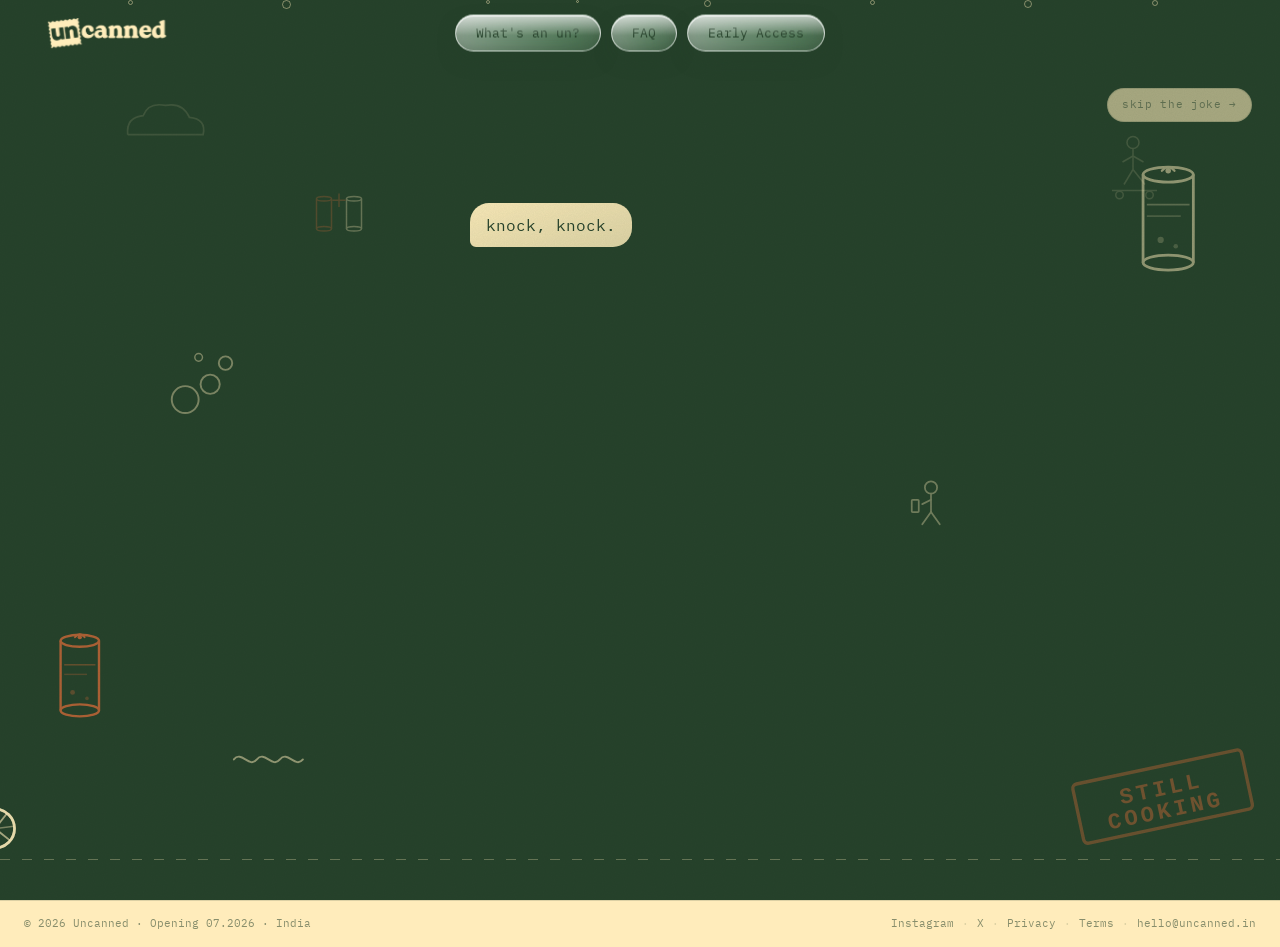
==== commit 67388097: "v1" ====
--- a/whatsyourun-deploy-v2.0/index.html
+++ b/whatsyourun-deploy-v2.0/index.html
@@ -18,9 +18,8 @@
 <meta property="og:image" content="https://whatsyourun.xyz/brand_assets/Brand_Assets/IMG_3311-3.jpg">
 <meta name="twitter:card" content="summary_large_image">
 <meta name="twitter:site" content="@drink_uncanned">
-<meta name="twitter:creator" content="@drink_uncanned">
 <meta name="twitter:title" content="Uncanned · still telling jokes.">
-<meta name="twitter:description" content="Just like any good joke, we need some time to get this up and running. Cans incoming 07.2026.">
+<meta name="twitter:description" content="Cans incoming 07.2026.">
 <meta name="twitter:image" content="https://whatsyourun.xyz/brand_assets/Brand_Assets/IMG_3311-3.jpg">
 
 <link rel="preconnect" href="https://fonts.googleapis.com">
@@ -30,19 +29,483 @@
 <link rel="preload" as="image" href="brand_assets/Brand_Assets/01.%20Logo/PNG/Cream.png">
 <link href="https://fonts.googleapis.com/css2?family=IBM+Plex+Mono:wght@300;400;500&display=swap" rel="stylesheet">
 <link rel="stylesheet" href="styles.css">
-<script type="application/ld+json">
-{
-  "@context": "https://schema.org",
-  "@type": "Organization",
-  "name": "Uncanned",
-  "url": "https://whatsyourun.xyz/",
-  "logo": "https://whatsyourun.xyz/brand_assets/Brand_Assets/01.%20Logo/PNG/Deep%20Green.png",
-  "sameAs": [
-    "https://www.instagram.com/be.uncanned",
-    "https://x.com/drink_uncanned"
-  ]
-}
-</script>
+<script src="script.js"></script>
+
+<style>
+  @font-face{
+  font-family:'BTN';
+  src:url('brand_assets/Brand_Assets/03.%20Fonts/BTN/Behind%20The%20Nineties/Behind-The-Nineties-Bd.otf') format('opentype');
+  font-weight:700;font-style:normal;font-display:swap;
+}
+:root{
+  --cream:#FFEDBB;--green:#26422B;--orange:#BD6537;
+  --green-soft:rgba(38,66,43,.55);--green-faint:rgba(38,66,43,.16);
+  --display:'BTN',Georgia,'Times New Roman',serif;
+}
+*{box-sizing:border-box;margin:0;padding:0}
+html{height:100%}
+body{
+  background:var(--cream);color:var(--green);
+  font-family:'IBM Plex Mono',ui-monospace,'Courier New',monospace;
+  font-weight:400;line-height:1.6;-webkit-font-smoothing:antialiased;min-height:100dvh;
+}
+body.modal-open{overflow:hidden}
+body::before{
+  content:'';position:fixed;inset:0;pointer-events:none;z-index:9;opacity:.5;mix-blend-mode:multiply;
+  background-image:url("data:image/svg+xml;utf8,<svg xmlns='http://www.w3.org/2000/svg' viewBox='0 0 200 200'><filter id='n'><feTurbulence type='fractalNoise' baseFrequency='0.9' numOctaves='2' stitchTiles='stitch'/><feColorMatrix values='0 0 0 0 0.149 0 0 0 0 0.259 0 0 0 0 0.169 0 0 0 0.18 0'/></filter><rect width='100%25' height='100%25' filter='url(%23n)'/></svg>");
+  background-size:200px 200px;
+}
+.accent{color:var(--orange)}
+.skip-link{position:fixed;left:12px;top:-60px;z-index:200;background:var(--green);color:var(--cream);padding:10px 16px;font-size:13px;text-decoration:none;transition:top .2s ease}
+.skip-link:focus{top:12px}
+
+/* ── NAV ── */
+.nav{position:fixed;top:0;left:0;right:0;z-index:50;pointer-events:none}
+.nav-in{max-width:1240px;margin:0 auto;padding:18px clamp(16px,4vw,28px);min-height:64px;display:flex;align-items:center;justify-content:space-between;position:relative}
+.nav-brand,.nav-pill,.nav-mobile-cta{pointer-events:auto}
+.nav-brand{display:flex;align-items:center;gap:9px;text-decoration:none}
+.brand-logo{display:block;height:30px;width:auto}
+.nav-pill{position:absolute;left:50%;top:50%;transform:translate(-50%,-50%);display:flex;align-items:center;gap:10px}
+.nav-pill button,.nav-mobile-cta{
+  position:relative;overflow:hidden;font:inherit;color:var(--green);cursor:pointer;
+  line-height:1;border-radius:999px;border:1px solid rgba(255,255,255,.62);
+  background:linear-gradient(140deg,rgba(255,255,255,.52),rgba(255,255,255,.16));
+  -webkit-backdrop-filter:blur(17px) saturate(195%) brightness(1.09);
+  backdrop-filter:blur(17px) saturate(195%) brightness(1.09);
+  box-shadow:0 9px 26px -10px rgba(38,66,43,.5),inset 0 1px 0 rgba(255,255,255,.9),inset 0 -9px 16px -11px rgba(38,66,43,.34);
+  transition:transform .2s ease,box-shadow .28s ease,background .3s ease,color .3s ease;
+}
+.nav-pill button{font-size:13px;padding:11px 20px}
+.nav-mobile-cta{display:none;font-size:12.5px;padding:11px 18px}
+.nav-pill button::before,.nav-mobile-cta::before{content:'';position:absolute;left:0;right:0;top:0;height:56%;background:linear-gradient(rgba(255,255,255,.62),rgba(255,255,255,0));pointer-events:none}
+.nav-pill button:hover,.nav-mobile-cta:hover{transform:translateY(-1px)}
+.nav-pill button.is-on,.nav-mobile-cta.is-on{color:var(--cream);border-color:rgba(255,255,255,.3)}
+
+/* ── BUTTONS ── */
+.btn{display:inline-block;font:inherit;font-size:13.5px;font-weight:500;letter-spacing:.03em;padding:13px 24px;cursor:pointer;text-align:center;border:1px solid var(--green);border-radius:0;transition:background-color .25s ease,color .25s ease}
+.btn-primary{
+  position:relative;overflow:hidden;border:1px solid rgba(255,255,255,.42);border-radius:20px;
+  color:var(--cream);padding:16px 34px;
+  background:linear-gradient(140deg,rgba(38,66,43,.85),rgba(38,66,43,.6));
+  -webkit-backdrop-filter:blur(17px) saturate(195%) brightness(1.06);
+  backdrop-filter:blur(17px) saturate(195%) brightness(1.06);
+  box-shadow:0 11px 28px -10px rgba(38,66,43,.55),inset 0 1px 0 rgba(255,255,255,.5);
+  transition:transform .2s ease,box-shadow .28s ease,background .3s ease;
+}
+.btn-primary::before{content:'';position:absolute;left:0;right:0;top:0;height:54%;background:linear-gradient(rgba(255,255,255,.42),rgba(255,255,255,0));pointer-events:none}
+.btn-primary:hover{transform:translateY(-1px);background:linear-gradient(140deg,rgba(189,101,55,.92),rgba(189,101,55,.68))}
+.btn-ghost{background:transparent;color:var(--green)}
+.btn-ghost:hover{background:var(--green);color:var(--cream)}
+
+/* ── HERO ── */
+.hero{
+  height:100dvh;width:100%;display:flex;align-items:center;justify-content:center;
+  padding:92px clamp(20px,5vw,48px) 84px;position:relative;overflow:hidden;
+  background-color:var(--green);
+  background-image:linear-gradient(rgba(38,66,43,.6),rgba(38,66,43,.42) 44%,rgba(38,66,43,.7)),url("brand_assets/Brand_Assets/IMG_3311-3.jpg");
+  background-size:cover;background-position:center 38%;background-repeat:no-repeat;
+}
+.hero-stage{position:relative;z-index:2;display:flex;flex-direction:column;align-items:center;gap:20px;width:100%;max-width:920px;text-align:center;color:var(--cream)}
+
+/* ── CHAT ── */
+.hero-joke{text-align:center}
+.chat{display:flex;flex-direction:column;gap:9px;width:100%;max-width:340px;margin:0 auto}
+.bub{display:none;max-width:82%;padding:11px 16px;font-size:clamp(13.5px,1.6vw,16px);line-height:1.4;border-radius:19px;text-align:left}
+.bub.show{display:block;animation:bubPop .55s cubic-bezier(.34,1.56,.64,1) both}
+@keyframes bubPop{0%{opacity:0;transform:translateY(14px) scale(.7) rotate(-2deg)}55%{opacity:1;transform:translateY(-3px) scale(1.05) rotate(.5deg)}100%{opacity:1;transform:none}}
+.bub-uncanned{align-self:flex-start;color:var(--green);background:linear-gradient(160deg,rgba(255,237,187,.97),rgba(255,237,187,.84));border-bottom-left-radius:6px}
+.bub-you{align-self:flex-end;color:var(--cream);background:linear-gradient(160deg,#c46f3d,#a9572d);border-bottom-right-radius:6px}
+.typing{display:none;align-self:flex-start;padding:14px 16px;border-radius:19px;border-bottom-left-radius:6px;background:rgba(255,237,187,.92)}
+.typing.show{display:flex;gap:5px;align-items:center;animation:bubPop .35s cubic-bezier(.34,1.56,.64,1) both}
+.typing.typing-you{align-self:flex-end;background:rgba(196,111,61,.92);border-bottom-left-radius:19px;border-bottom-right-radius:6px}
+.typing span{width:6px;height:6px;border-radius:50%;background:var(--green);animation:typedot 1.1s ease-in-out infinite}
+.typing.typing-you span{background:var(--cream)}
+.typing span:nth-child(2){animation-delay:.16s}
+.typing span:nth-child(3){animation-delay:.32s}
+@keyframes typedot{0%,65%,100%{opacity:.3;transform:translateY(0)}32%{opacity:1;transform:translateY(-5px)}}
+.chat.fizz{pointer-events:none}
+.chat.fizz .bub{animation:fizzScatter 1s cubic-bezier(.5,0,.75,0) forwards}
+.chat.fizz .bub:nth-child(1){--fr:-14deg;--fx:-30px}
+.chat.fizz .bub:nth-child(2){--fr:11deg;--fx:24px}
+.chat.fizz .bub:nth-child(3){--fr:-8deg;--fx:-18px}
+.chat.fizz .bub:nth-child(4){--fr:18deg;--fx:32px}
+.chat.fizz .bub:nth-child(5){--fr:-22deg;--fx:-12px}
+.chat.fizz .bub:nth-child(6){--fr:6deg;--fx:20px}
+@keyframes fizzScatter{0%{opacity:1;transform:translate(0,0) scale(1) rotate(0);filter:blur(0)}40%{opacity:.7;transform:translate(calc(var(--fx,0)*.4),-20px) scale(.92) rotate(calc(var(--fr,0)*.5));filter:blur(1px)}100%{opacity:0;transform:translate(var(--fx,0),-70px) scale(.3) rotate(var(--fr,0));filter:blur(5px)}}
+
+/* ── PUNCHLINE ── */
+.hero-joke-punch{font-family:var(--display);font-weight:700;font-size:clamp(34px,5.4vw,68px);line-height:1.05;letter-spacing:-.015em;text-align:center;text-wrap:balance;margin-top:24px;perspective:800px}
+.hero-joke-punch .word{display:inline-block;opacity:0;transform:translateY(34px) rotateX(-55deg) scale(.92);transform-origin:50% 100%;filter:blur(8px);transition:opacity .85s cubic-bezier(.16,1,.3,1),transform .9s cubic-bezier(.2,.9,.25,1.08),filter .85s cubic-bezier(.16,1,.3,1);transition-delay:calc(var(--i,0) * 70ms);white-space:pre}
+.hero-joke.revealed .hero-joke-punch .word{opacity:1;transform:none;filter:blur(0)}
+.hero-joke-punch .accent{position:relative;display:inline-block;background:linear-gradient(90deg,var(--orange) 0%,#e08851 45%,var(--orange) 55%,var(--orange) 100%);background-size:220% 100%;background-position:100% 0;-webkit-background-clip:text;background-clip:text;-webkit-text-fill-color:transparent;color:transparent}
+.hero-joke.revealed .hero-joke-punch .accent{animation:accentShimmer 3.6s ease-in-out 1.6s infinite}
+@keyframes accentShimmer{0%,100%{background-position:100% 0}50%{background-position:0 0}}
+.hero-joke-punch .accent::after{content:'';position:absolute;left:-2%;right:-2%;bottom:-.08em;height:.18em;background-image:url("data:image/svg+xml;utf8,<svg xmlns='http://www.w3.org/2000/svg' viewBox='0 0 220 12' preserveAspectRatio='none'><path d='M2 7 C 22 1, 42 11, 62 6 S 102 1, 122 7 S 162 11, 182 6 S 218 3, 218 7' stroke='%23BD6537' stroke-width='2.5' fill='none' stroke-linecap='round'/></svg>");background-size:100% 100%;background-repeat:no-repeat;transform:scaleX(0);transform-origin:left center;transition:transform 1.1s cubic-bezier(.2,.9,.25,1.05) 1.3s;pointer-events:none}
+.hero-joke.revealed .hero-joke-punch .accent::after{transform:scaleX(1)}
+.hero-reveal{display:flex;flex-direction:column;align-items:center;gap:18px;opacity:0;visibility:hidden;transform:translateY(8px);transition:opacity .9s ease,transform .9s ease,visibility .9s}
+.hero-reveal.show{opacity:1;visibility:visible;transform:none}
+.hero-sub{max-width:48ch;font-size:clamp(14px,1.6vw,17px);font-weight:800;color:rgba(255,237,187,.78)}
+.hero-ctas{display:flex;gap:13px;flex-wrap:wrap;justify-content:center}
+.hero-skip{position:absolute;top:88px;right:28px;z-index:5;font:inherit;font-size:11px;letter-spacing:.06em;padding:7px 14px;border:1px solid var(--green-faint);border-radius:999px;background:rgba(255,237,187,.6);color:var(--green-soft);cursor:pointer;opacity:0;transition:opacity .3s ease}
+.hero-skip.show{opacity:1}
+.hero-skip:hover{color:var(--green)}
+.hero-skip.gone{opacity:0;pointer-events:none}
+
+/* ── STAMP ── */
+.hero-stamp{position:absolute;bottom:70px;right:28px;z-index:2;width:clamp(120px,14vw,210px);opacity:0.5;pointer-events:none;transform:rotate(-12deg);animation:stampIdle 6s ease-in-out infinite}
+@keyframes stampIdle{0%,100%{transform:rotate(-12deg) scale(1)}50%{transform:rotate(-11deg) scale(1.01)}}
+.hero-stamp.restamp{animation:stampRestamp 1s cubic-bezier(.34,1.56,.64,1) forwards}
+@keyframes stampRestamp{0%{transform:rotate(-12deg) translateY(0) scale(1);opacity:.18}25%{transform:rotate(-12deg) translateY(-14px) scale(1.06);opacity:.32}50%{transform:rotate(-12deg) translateY(6px) scale(.9);opacity:.18}68%{transform:rotate(-12deg) translateY(-3px) scale(1.04);opacity:.22}100%{transform:rotate(-12deg) translateY(0) scale(1);opacity:.18}}
+.stamp-word{transition:opacity .15s ease}
+.stamp-word.gone{opacity:0}
+
+/* ── SCROLL CUE ── */
+.scroll-cue{position:absolute;bottom:24px;left:50%;transform:translateX(-50%);z-index:3;color:rgba(255,237,187,.55);font-size:10px;letter-spacing:.18em;text-transform:uppercase;display:flex;flex-direction:column;align-items:center;gap:6px;pointer-events:none;opacity:0;animation:scrollCueIn 1s ease 5s forwards}
+@keyframes scrollCueIn{to{opacity:1}}
+.scroll-cue .arrow{animation:scrollNudge 2.4s ease-in-out infinite;font-size:13px}
+@keyframes scrollNudge{0%,100%{transform:translateY(0);opacity:.55}50%{transform:translateY(4px);opacity:1}}
+
+/* ── DOODLE LAYER ── */
+.doodle-layer{position:absolute;inset:0;z-index:1;pointer-events:none;overflow:hidden}
+.doodle{position:absolute;will-change:transform;--px:0px;--py:0px}
+@keyframes spin-slow{from{transform:translate(var(--px),var(--py)) rotate(0deg)}to{transform:translate(var(--px),var(--py)) rotate(360deg)}}
+@keyframes heartbeat{0%,100%{transform:translate(var(--px),var(--py)) scale(1)}14%{transform:translate(var(--px),var(--py)) scale(1.12)}28%{transform:translate(var(--px),var(--py)) scale(1)}42%{transform:translate(var(--px),var(--py)) scale(1.08)}56%{transform:translate(var(--px),var(--py)) scale(1)}}
+@keyframes float-c{0%,100%{transform:translate(calc(var(--px) + 0px),calc(var(--py) + 0px))}50%{transform:translate(calc(var(--px) + 8px),calc(var(--py) - 18px))}}
+@keyframes float-d{0%,100%{transform:translate(var(--px),calc(var(--py))) rotate(0deg) scale(1)}50%{transform:translate(var(--px),calc(var(--py) - 12px)) rotate(8deg) scale(1.05)}}
+
+.doodle-cheers{
+  position:absolute;
+
+  right:70%;
+  top:20%;
+
+  width:90px;
+
+  opacity:0.3;
+}
+
+.cheers-left{
+  animation:canLeft 6s ease-in-out infinite;
+}
+
+.cheers-right{
+  animation:canRight 6s ease-in-out infinite;
+}
+
+.cheers-spark{
+  animation:sparkPop 6s ease-in-out infinite;
+}
+
+@keyframes canLeft{
+  0%,80%,100%{
+    transform:rotate(0deg);
+  }
+
+  40%{
+    transform:rotate(10deg);
+  }
+}
+
+@keyframes canRight{
+  0%,80%,100%{
+    transform:rotate(0deg);
+  }
+
+  40%{
+    transform:rotate(-12deg);
+  }
+}
+
+@keyframes sparkPop{
+  0%,35%,45%,100%{
+    opacity:0;
+    transform:scale(.5);
+  }
+
+  40%{
+    opacity:1;
+    transform:scale(1);
+  }
+}
+.d-star-br{bottom:22%;right:14%;width:clamp(18px,2.2vw,30px);opacity:.28;animation:heartbeat 4s ease-in-out infinite;animation-delay:1s}
+.d-bub-l{top:38%;left:13%;width:clamp(50px,6vw,80px);opacity:.4;animation:float-c 11s ease-in-out infinite}
+.doodle-skater{
+  position:absolute;
+
+  top:14%;
+  right:8%;
+
+  width:90px;
+
+  opacity:.14;
+
+  animation:skaterFloat 5s ease-in-out infinite;
+}
+
+@keyframes skaterFloat{
+  0%,100%{
+    transform:translateY(0px) rotate(-2deg);
+  }
+
+  50%{
+    transform:translateY(-8px) rotate(2deg);
+  }
+}
+.d-wave-br{bottom:14%;left:18%;width:clamp(50px,6vw,80px);opacity:.5;animation:float-c 13s ease-in-out 4s infinite}
+.doodle-cloud{
+  position:absolute;
+
+  left:8%;
+  top:10%;
+
+  width:120px;
+
+  opacity:.12;
+
+  animation:cloudDrift 9s ease-in-out infinite;
+}
+
+@keyframes cloudDrift{
+  0%,100%{
+    transform:translateX(0);
+  }
+
+  50%{
+    transform:translateX(50px);
+  }
+}
+
+/* ── FLOATING CANS ── */
+/* These are position:absolute inside .doodle-layer, bob up/down */
+.can-float{position:absolute;pointer-events:none;will-change:transform;--px:0px;--py:0px}
+@keyframes canBob1{0%,100%{transform:translate(var(--px),calc(var(--py) + 0px)) rotate(-8deg)}33%{transform:translate(var(--px),calc(var(--py) - 18px)) rotate(-5deg)}66%{transform:translate(var(--px),calc(var(--py) + 8px)) rotate(-11deg)}}
+@keyframes canBob2{0%,100%{transform:translate(var(--px),calc(var(--py) + 0px)) rotate(15deg)}40%{transform:translate(var(--px),calc(var(--py) + 14px)) rotate(18deg)}75%{transform:translate(var(--px),calc(var(--py) - 12px)) rotate(12deg)}}
+@keyframes canBob3{0%,100%{transform:translate(var(--px),calc(var(--py) + 0px)) rotate(22deg)}50%{transform:translate(var(--px),calc(var(--py) - 16px)) rotate(25deg)}}
+@keyframes canBob4{0%,100%{transform:translate(var(--px),calc(var(--py) + 0px)) rotate(-20deg)}45%{transform:translate(var(--px),calc(var(--py) - 10px)) rotate(-17deg)}80%{transform:translate(var(--px),calc(var(--py) + 6px)) rotate(-22deg)}}
+.can-1{top:18%;right:6%;width:clamp(46px,5.5vw,78px);opacity:0.5;animation:canBob1 7s ease-in-out infinite}
+.can-2{top:70%;left:4%;width:clamp(38px,4.5vw,64px);opacity:0.9;animation:canBob2 9s ease-in-out 1.5s infinite}
+
+/* ── FIZZ BUBBLES ── */
+.fizz-bubbles{position:absolute;inset:0;pointer-events:none;z-index:1;overflow:hidden}
+.fizz-bub{position:absolute;border-radius:50%;border:1.5px solid rgba(255,237,187,.45);animation:fizz-rise linear infinite}
+.fizz-bub:nth-child(1){width:5px;height:5px;left:10%;animation-duration:6s;animation-delay:0s}
+.fizz-bub:nth-child(2){width:9px;height:9px;left:22%;animation-duration:8.5s;animation-delay:1.4s}
+.fizz-bub:nth-child(3){width:4px;height:4px;left:38%;animation-duration:5.5s;animation-delay:2.8s}
+.fizz-bub:nth-child(4){width:7px;height:7px;left:55%;animation-duration:7s;animation-delay:.7s}
+.fizz-bub:nth-child(5){width:5px;height:5px;left:68%;animation-duration:9s;animation-delay:3.5s}
+.fizz-bub:nth-child(6){width:8px;height:8px;left:80%;animation-duration:6.5s;animation-delay:1.9s}
+.fizz-bub:nth-child(7){width:3px;height:3px;left:45%;animation-duration:4.8s;animation-delay:4.2s}
+.fizz-bub:nth-child(8){width:6px;height:6px;left:90%;animation-duration:7.8s;animation-delay:2.3s}
+@keyframes fizz-rise{
+  0%{bottom:-12px;opacity:0;transform:translateX(0)}
+  8%{opacity:.55}
+  85%{opacity:.3}
+  100%{bottom:100%;opacity:0;transform:translateX(14px)}
+}
+
+/* ── RIDER — rides across bottom of hero ── */
+.rider-wrap{
+  position:absolute;
+  bottom:40px;
+  left:0;
+  width:100%;
+  height:110px;
+  z-index:3;
+  pointer-events:none;
+  overflow:hidden;
+}
+
+.rider-wrap::before{
+  content:'';
+  position:absolute;
+  bottom:0;
+  left:0;
+  right:0;
+  height:1.5px;
+  background:repeating-linear-gradient(
+    90deg,
+    rgba(255,237,187,.3) 0,
+    rgba(255,237,187,.3) 10px,
+    transparent 10px,
+    transparent 22px
+  );
+}
+
+.rider{
+  position:absolute;
+  bottom:2px;
+  /* start off left edge */
+  left:-140px;
+  animation:riderCross 14s linear infinite;
+}
+
+.rider svg{
+  animation:bikeBob
+}
+
+.bike-fizz{
+  transform-origin:center;
+}
+
+.bike-fizz circle:nth-child(1){
+  animation:bikeBubble1 1.6s infinite;
+}
+
+.bike-fizz circle:nth-child(2){
+  animation:bikeBubble2 1.6s .3s infinite;
+}
+
+.bike-fizz circle:nth-child(3){
+  animation:bikeBubble3 1.6s .6s infinite;
+}
+
+@keyframes bikeBubble1{
+  0%{
+    opacity:0;
+    transform:translate(0,0);
+  }
+  20%{
+    opacity:.9;
+  }
+  100%{
+    opacity:0;
+    transform:translate(0,-12px);
+  }
+}
+
+@keyframes bikeBubble2{
+  0%{
+    opacity:0;
+    transform:translate(0,0);
+  }
+  20%{
+    opacity:.8;
+  }
+  100%{
+    opacity:0;
+    transform:translate(-3px,-14px);
+  }
+}
+
+@keyframes bikeBubble3{
+  0%{
+    opacity:0;
+    transform:translate(0,0);
+  }
+  20%{
+    opacity:.7;
+  }
+  100%{
+    opacity:0;
+    transform:translate(3px,-16px);
+  }
+}
+
+@keyframes fizzPop{
+  0%{
+    opacity:0;
+    transform:translateY(4px);
+  }
+
+  30%{
+    opacity:.8;
+  }
+
+  100%{
+    opacity:0;
+    transform:translateY(-10px);
+  }
+}
+
+@keyframes riderCross{
+  0%{left:-140px}
+  100%{left:calc(100% + 140px)}
+}
+/* wheel spin is done via SVG animateTransform inside the SVG */
+.doodle-person{
+  position:absolute;
+
+  bottom:40%;
+  left:70%;
+
+  width:70px;
+  height:auto;
+
+  opacity:.35;
+
+  z-index:2;
+
+  animation:float-c 12s ease-in-out infinite;
+}
+/* ── WAVY HOVER ── */
+.wavy-hover{position:relative;text-decoration:none!important}
+.wavy-hover::after{content:'';position:absolute;left:-4%;right:-4%;bottom:-.35em;height:.5em;background-image:url("data:image/svg+xml;utf8,<svg xmlns='http://www.w3.org/2000/svg' viewBox='0 0 220 12' preserveAspectRatio='none'><path d='M2 7 C 22 1, 42 11, 62 6 S 102 1, 122 7 S 162 11, 182 6 S 218 3, 218 7' stroke='%23BD6537' stroke-width='2.5' fill='none' stroke-linecap='round'/></svg>");background-size:100% 100%;background-repeat:no-repeat;transform:scaleX(0);transform-origin:left center;transition:transform .5s cubic-bezier(.2,.9,.25,1.05);pointer-events:none}
+.wavy-hover:hover::after,.wavy-hover:focus-visible::after{transform:scaleX(1)}
+
+/* ── STRIP / FOOTER ── */
+.strip{padding:14px 24px;background:rgba(255,237,187,.7);border-top:1px solid var(--green-faint);display:flex;justify-content:space-between;align-items:center;gap:16px;font-size:11px;color:var(--green-soft)}
+.strip-right{display:flex;align-items:center;gap:8px;flex-wrap:nowrap}
+.strip a,.strip button{font:inherit;font-size:11px;color:var(--green-soft);background:none;border:0;cursor:pointer;text-decoration:none;padding:0;transition:color .2s ease;white-space:nowrap;display:inline-block}
+.strip a:hover,.strip button:hover{color:var(--orange)}
+.strip .dot{color:var(--green-faint)}
+
+/* ── MODALS ── */
+.modal{position:fixed;inset:0;z-index:100;display:grid;place-items:center;padding:24px;background:rgba(38,66,43,.35);backdrop-filter:blur(6px);-webkit-backdrop-filter:blur(6px);animation:modalIn .25s ease}
+.modal[hidden]{display:none}
+.modal-card{background:var(--cream);border:1px solid var(--green);max-width:560px;width:100%;max-height:calc(100dvh - 48px);overflow-y:auto;padding:36px 32px;position:relative;box-shadow:0 24px 64px rgba(38,66,43,.25);animation:cardIn .3s cubic-bezier(.2,.9,.25,1.1)}
+.modal-close{position:absolute;top:14px;right:14px;background:transparent;border:0;width:36px;height:36px;font:inherit;font-size:22px;line-height:1;color:var(--green-soft);cursor:pointer}
+.modal-close:hover{color:var(--green)}
+.modal h2{font-family:var(--display);font-weight:700;font-size:clamp(24px,3.4vw,36px);line-height:1.1;letter-spacing:-.015em;color:var(--green);margin-bottom:12px;padding-right:32px}
+.modal p{color:var(--green);font-size:15px;line-height:1.55;max-width:50ch}
+.modal-sub{color:var(--green-soft)!important;margin-bottom:18px}
+@keyframes modalIn{from{opacity:0}}
+@keyframes cardIn{from{opacity:0;transform:translateY(12px) scale(.98)}}
+.un-tiles{display:flex;flex-direction:column;gap:14px;margin:4px 0 20px}
+.un-tile{border-left:2px solid var(--orange);padding-left:14px;font-size:14px;line-height:1.55}
+.un-tile b{font-family:var(--display);font-weight:700;font-size:17px;letter-spacing:-.01em}
+.modal-quote{font-family:var(--display);font-weight:700;font-size:clamp(22px,3vw,30px);line-height:1.15;letter-spacing:-.015em;text-align:center;border-top:1px solid var(--green-faint);padding-top:18px}
+.f-counter{font-size:12px;font-weight:500;letter-spacing:.06em;text-transform:uppercase;color:var(--green-soft);margin-bottom:16px}
+.f-form{display:flex;flex-direction:column;gap:11px;margin-top:6px}
+.field{width:100%;font:inherit;font-size:14px;padding:13px 14px;border:1px solid var(--green);border-radius:0;background:transparent;color:var(--green)}
+.field::placeholder{color:var(--green-soft)}
+.field:disabled{opacity:.55}
+.hp{position:absolute;left:-9999px;width:1px;height:1px;opacity:0}
+.btn-count{width:100%;font:inherit;font-size:14px;font-weight:500;letter-spacing:.03em;padding:14px 20px;cursor:pointer;border:1px solid var(--green);border-radius:0;background:var(--green);color:var(--cream);transition:background-color .25s ease}
+.btn-count:hover{background:var(--orange);border-color:var(--orange)}
+.btn-count:disabled{cursor:default;opacity:.85}
+.f-fine{font-size:12px!important;color:var(--green-soft)!important;margin-top:12px}
+.f-status{margin-top:12px;min-height:1.3em;font-size:13px;line-height:1.5;color:var(--green)}
+.f-status.err{color:var(--orange)}
+.f-done{margin-top:16px;width:100%}
+.f-done[hidden]{display:none}
+.faq-items{margin-top:6px}
+.faq-items details{border-bottom:1px solid var(--green-faint)}
+.faq-items details:first-child{border-top:1px solid var(--green-faint)}
+.faq-items summary{font-family:var(--display);font-weight:700;font-size:16px;letter-spacing:-.01em;color:var(--green);padding:15px 30px 15px 0;cursor:pointer;list-style:none;position:relative}
+.faq-items summary::-webkit-details-marker{display:none}
+.faq-items summary::after{content:'+';position:absolute;right:2px;top:12px;font-family:'IBM Plex Mono',monospace;font-size:21px;color:var(--orange);transition:transform .2s ease}
+.faq-items details[open] summary::after{transform:rotate(45deg)}
+.faq-items .ans{padding:0 4px 16px 0;font-size:13.5px;color:var(--green-soft);line-height:1.55}
+.sr-only{position:absolute;width:1px;height:1px;padding:0;margin:-1px;overflow:hidden;clip:rect(0,0,0,0);white-space:nowrap;border:0}
+a:focus-visible,button:focus-visible,input:focus-visible,summary:focus-visible{outline:2px solid var(--orange);outline-offset:2px}
+
+@media(max-width:860px){.nav-pill{display:none}.nav-mobile-cta{display:inline-flex}}
+@media(max-width:760px){
+  .hero{padding:84px 18px 92px}
+  .hero-ctas{flex-direction:column;align-items:stretch;width:100%;max-width:300px}
+  .hero-ctas .btn{width:100%}
+  .hero-skip{top:74px;right:14px}
+  .hero-stamp{bottom:78px;right:14px}
+  .strip{padding:10px 14px;font-size:10px}
+  .strip a,.strip button{font-size:10px}
+  .strip-right{overflow-x:auto}
+  .can-3,.can-4,.can-5{display:none}
+  .rider-wrap{bottom:44px}
+}
+@media(max-width:600px){.modal{padding:0}.modal-card{max-width:100%;max-height:100dvh;border:0;padding:64px 24px 32px}}
+@media(prefers-reduced-motion:reduce){*,*::before,*::after{animation:none!important;transition:none!important}}
+
+</style>
 </head>
 <body>
 <a class="skip-link" href="#hero-h">Skip to content</a>
@@ -63,168 +526,180 @@
 
 <section class="hero" id="hero">
 
+  <!-- rising fizz bubbles -->
+  <div class="fizz-bubbles" aria-hidden="true">
+    <div class="fizz-bub"></div><div class="fizz-bub"></div><div class="fizz-bub"></div>
+    <div class="fizz-bub"></div><div class="fizz-bub"></div><div class="fizz-bub"></div>
+    <div class="fizz-bub"></div><div class="fizz-bub"></div>
+  </div>
+
+  <!-- doodles + floating cans all in same layer -->
   <div class="doodle-layer" aria-hidden="true">
 
-    <svg class="doodle d-can-tr" viewBox="0 0 60 96" fill="none" xmlns="http://www.w3.org/2000/svg">
-      <ellipse cx="30" cy="10" rx="18" ry="5" stroke="#FFEDBB" stroke-width="2.5"/>
-      <ellipse cx="30" cy="86" rx="18" ry="5" stroke="#FFEDBB" stroke-width="2.5"/>
-      <line x1="12" y1="10" x2="12" y2="86" stroke="#FFEDBB" stroke-width="2.5"/>
-      <line x1="48" y1="10" x2="48" y2="86" stroke="#FFEDBB" stroke-width="2.5"/>
-      <path d="M26 7 Q30 2 34 7" stroke="#FFEDBB" stroke-width="2" fill="none" stroke-linecap="round"/>
-      <circle cx="30" cy="7" r="2" fill="#FFEDBB"/>
-      <line x1="15" y1="38" x2="45" y2="38" stroke="#FFEDBB" stroke-width="1.5" opacity=".6"/>
-      <line x1="15" y1="46" x2="38" y2="46" stroke="#FFEDBB" stroke-width="1.5" opacity=".4"/>
-      <line x1="15" y1="54" x2="42" y2="54" stroke="#FFEDBB" stroke-width="1.5" opacity=".4"/>
-      <circle cx="22" cy="68" r="2" fill="#FFEDBB" opacity=".5"/>
-      <circle cx="30" cy="72" r="1.5" fill="#FFEDBB" opacity=".4"/>
-      <circle cx="38" cy="65" r="2.5" fill="#FFEDBB" opacity=".35"/>
-    </svg>
-
-    <svg class="doodle d-can-bl" viewBox="0 0 60 96" fill="none" xmlns="http://www.w3.org/2000/svg" style="transform:rotate(-18deg)">
-      <ellipse cx="30" cy="10" rx="18" ry="5" stroke="#BD6537" stroke-width="2.5"/>
-      <ellipse cx="30" cy="86" rx="18" ry="5" stroke="#BD6537" stroke-width="2.5"/>
-      <line x1="12" y1="10" x2="12" y2="86" stroke="#BD6537" stroke-width="2.5"/>
-      <line x1="48" y1="10" x2="48" y2="86" stroke="#BD6537" stroke-width="2.5"/>
-      <path d="M26 7 Q30 2 34 7" stroke="#BD6537" stroke-width="2" fill="none" stroke-linecap="round"/>
-      <circle cx="30" cy="7" r="2" fill="#BD6537"/>
-      <line x1="15" y1="38" x2="45" y2="38" stroke="#BD6537" stroke-width="1.5" opacity=".6"/>
-      <line x1="15" y1="46" x2="38" y2="46" stroke="#BD6537" stroke-width="1.5" opacity=".4"/>
-      <circle cx="22" cy="68" r="2" fill="#BD6537" opacity=".5"/>
-      <circle cx="36" cy="72" r="1.5" fill="#BD6537" opacity=".4"/>
-    </svg>
-
-    <svg class="doodle d-spark-tl" viewBox="0 0 48 48" fill="none" xmlns="http://www.w3.org/2000/svg">
-      <line x1="24" y1="2" x2="24" y2="46" stroke="#FFEDBB" stroke-width="2.5" stroke-linecap="round"/>
-      <line x1="2" y1="24" x2="46" y2="24" stroke="#FFEDBB" stroke-width="2.5" stroke-linecap="round"/>
-      <line x1="7" y1="7" x2="41" y2="41" stroke="#FFEDBB" stroke-width="2.5" stroke-linecap="round"/>
-      <line x1="41" y1="7" x2="7" y2="41" stroke="#FFEDBB" stroke-width="2.5" stroke-linecap="round"/>
-      <circle cx="24" cy="24" r="4" fill="#FFEDBB" opacity=".6"/>
-    </svg>
-
-    <svg class="doodle d-star-br" viewBox="0 0 32 32" fill="none" xmlns="http://www.w3.org/2000/svg">
-      <path d="M16 2 L18.9 11.8 L29 11.8 L20.9 17.9 L23.8 27.7 L16 21.6 L8.2 27.7 L11.1 17.9 L3 11.8 L13.1 11.8 Z" stroke="#BD6537" stroke-width="1.8" stroke-linejoin="round"/>
-    </svg>
-
-    <svg class="doodle d-bub-l" viewBox="0 0 80 80" fill="none" xmlns="http://www.w3.org/2000/svg">
+    <!-- existing doodles -->
+   <svg class="doodle doodle-cheers"
+     viewBox="0 0 120 100"
+     fill="none">
+
+  <g class="cheers-left">
+
+    <ellipse cx="40" cy="25" rx="10" ry="3"
+             stroke="#BD6537"
+             stroke-width="2"/>
+
+    <ellipse cx="40" cy="65" rx="10" ry="3"
+             stroke="#BD6537"
+             stroke-width="2"/>
+
+    <line x1="30" y1="25"
+          x2="30" y2="65"
+          stroke="#BD6537"
+          stroke-width="2"/>
+
+    <line x1="50" y1="25"
+          x2="50" y2="65"
+          stroke="#BD6537"
+          stroke-width="2"/>
+
+  </g>
+
+  <g class="cheers-right">
+
+    <ellipse cx="80" cy="25" rx="10" ry="3"
+             stroke="#FFEDBB"
+             stroke-width="2"/>
+
+    <ellipse cx="80" cy="65" rx="10" ry="3"
+             stroke="#FFEDBB"
+             stroke-width="2"/>
+
+    <line x1="70" y1="25"
+          x2="70" y2="65"
+          stroke="#FFEDBB"
+          stroke-width="2"/>
+
+    <line x1="90" y1="25"
+          x2="90" y2="65"
+          stroke="#FFEDBB"
+          stroke-width="2"/>
+
+  </g>
+
+  <g class="cheers-spark">
+    <line x1="60" y1="18" x2="60" y2="36"
+          stroke="#BD6537"
+          stroke-width="2"/>
+
+    <line x1="51" y1="27" x2="69" y2="27"
+          stroke="#BD6537"
+          stroke-width="2"/>
+  </g>
+</svg>
+    <svg class="doodle d-bub-l" viewBox="0 0 80 80" fill="none">
       <circle cx="20" cy="60" r="14" stroke="#FFEDBB" stroke-width="2"/>
       <circle cx="46" cy="44" r="10" stroke="#FFEDBB" stroke-width="2"/>
       <circle cx="62" cy="22" r="7" stroke="#FFEDBB" stroke-width="2"/>
       <circle cx="34" cy="16" r="4" stroke="#FFEDBB" stroke-width="1.5"/>
-      <circle cx="15" cy="54" r="2.5" fill="#FFEDBB" opacity=".5"/>
-      <circle cx="42" cy="39" r="2" fill="#FFEDBB" opacity=".5"/>
     </svg>
-
-    <svg class="doodle d-leaf-rml" viewBox="0 0 62 72" fill="none" xmlns="http://www.w3.org/2000/svg">
-      <path d="M31 68 C18 56 4 40 8 20 C12 4 28 2 36 8 C46 14 54 32 46 50 C42 60 36 66 31 68 Z" stroke="#FFEDBB" stroke-width="2.2" fill="none"/>
-      <path d="M31 68 C31 50 26 30 18 14" stroke="#FFEDBB" stroke-width="1.5" stroke-linecap="round"/>
-      <path d="M28 40 C22 36 16 32 14 28" stroke="#FFEDBB" stroke-width="1.2" stroke-linecap="round" opacity=".6"/>
-      <path d="M30 52 C24 48 20 42 18 38" stroke="#FFEDBB" stroke-width="1.2" stroke-linecap="round" opacity=".6"/>
-      <path d="M32 28 C38 24 42 20 44 16" stroke="#FFEDBB" stroke-width="1.2" stroke-linecap="round" opacity=".6"/>
+    <svg class="doodle doodle-skater" viewBox="0 0 120 120" fill="none">
+
+  <circle cx="60" cy="22" r="8"
+          stroke="#FFEDBB"
+          stroke-width="2"/>
+
+  <line x1="60" y1="30"
+        x2="60" y2="58"
+        stroke="#FFEDBB"
+        stroke-width="2"/>
+
+  <line x1="60" y1="40"
+        x2="46" y2="48"
+        stroke="#FFEDBB"
+        stroke-width="2"/>
+
+  <line x1="60" y1="40"
+        x2="74" y2="48"
+        stroke="#FFEDBB"
+        stroke-width="2"/>
+
+  <line x1="60" y1="58"
+        x2="48" y2="78"
+        stroke="#FFEDBB"
+        stroke-width="2"/>
+
+  <line x1="60" y1="58"
+        x2="76" y2="78"
+        stroke="#FFEDBB"
+        stroke-width="2"/>
+
+  <line x1="32" y1="86"
+        x2="92" y2="86"
+        stroke="#FFEDBB"
+        stroke-width="2"/>
+
+  <circle cx="42" cy="92"
+          r="5"
+          stroke="#FFEDBB"
+          stroke-width="2"/>
+
+  <circle cx="82" cy="92"
+          r="5"
+          stroke="#FFEDBB"
+          stroke-width="2"/>
+
+</svg>
+    <svg class="doodle d-wave-br" viewBox="0 0 80 30" fill="none">
+      <path d="M4 15 C12 5 20 25 28 15 C36 5 44 25 52 15 C60 5 68 25 76 15" stroke="#FFEDBB" stroke-width="2" stroke-linecap="round"/>
     </svg>
-
-    <svg class="doodle d-can-float-l" viewBox="0 0 86 138" fill="none" xmlns="http://www.w3.org/2000/svg">
-      <ellipse cx="43" cy="14" rx="26" ry="6" stroke="#FFEDBB" stroke-width="2"/>
-      <ellipse cx="43" cy="124" rx="26" ry="6" stroke="#FFEDBB" stroke-width="2"/>
-      <line x1="17" y1="14" x2="17" y2="124" stroke="#FFEDBB" stroke-width="2"/>
-      <line x1="69" y1="14" x2="69" y2="124" stroke="#FFEDBB" stroke-width="2"/>
-      <rect x="17" y="48" width="52" height="44" fill="#BD6537"/>
-      <text x="43" y="66" text-anchor="middle" font-family="Georgia, serif" font-style="italic" font-weight="700" font-size="11" fill="#FFEDBB">Uncanned</text>
-      <line x1="22" y1="72" x2="64" y2="72" stroke="#FFEDBB" stroke-width=".7" opacity=".8"/>
-      <text x="43" y="84" text-anchor="middle" font-family="'Courier New', monospace" font-size="5" fill="#FFEDBB" letter-spacing="1.5">SODA · 250ML</text>
-      <path d="M37 9 Q43 4 49 9" stroke="#FFEDBB" stroke-width="1.6" fill="none" stroke-linecap="round"/>
-      <circle cx="43" cy="9" r="1.6" fill="#FFEDBB"/>
+    <svg class="doodle doodle-cloud"
+     viewBox="0 0 140 80"
+     fill="none">
+
+  <path d="M30 52
+           Q28 32 48 30
+           Q54 14 74 18
+           Q94 14 102 32
+           Q122 34 118 52
+           Z"
+        stroke="#FFEDBB"
+        stroke-width="2"/>
+
+</svg>
+
+    <!-- floating cans -->
+    <!-- Can 1: top right, upright, cream -->
+    <svg class="can-float can-1" viewBox="0 0 56 90" fill="none" xmlns="http://www.w3.org/2000/svg">
+      <ellipse cx="28" cy="10" rx="20" ry="6" stroke="#FFEDBB" stroke-width="2.2"/>
+      <ellipse cx="28" cy="80" rx="20" ry="6" stroke="#FFEDBB" stroke-width="2.2"/>
+      <line x1="8" y1="10" x2="8" y2="80" stroke="#FFEDBB" stroke-width="2.2"/>
+      <line x1="48" y1="10" x2="48" y2="80" stroke="#FFEDBB" stroke-width="2.2"/>
+      <path d="M23 7 Q28 1 33 7" stroke="#FFEDBB" stroke-width="1.8" fill="none" stroke-linecap="round"/>
+      <circle cx="28" cy="7" r="2.2" fill="#FFEDBB"/>
+      <line x1="11" y1="34" x2="45" y2="34" stroke="#FFEDBB" stroke-width="1.4" opacity=".5"/>
+      <line x1="11" y1="43" x2="38" y2="43" stroke="#FFEDBB" stroke-width="1.4" opacity=".35"/>
+      <circle cx="22" cy="62" r="2.5" fill="#FFEDBB" opacity=".4"/>
+      <circle cx="34" cy="67" r="1.8" fill="#FFEDBB" opacity=".35"/>
     </svg>
 
-    <svg class="doodle d-can-float-r" viewBox="0 0 86 138" fill="none" xmlns="http://www.w3.org/2000/svg">
-      <ellipse cx="43" cy="14" rx="26" ry="6" stroke="#BD6537" stroke-width="2"/>
-      <ellipse cx="43" cy="124" rx="26" ry="6" stroke="#BD6537" stroke-width="2"/>
-      <line x1="17" y1="14" x2="17" y2="124" stroke="#BD6537" stroke-width="2"/>
-      <line x1="69" y1="14" x2="69" y2="124" stroke="#BD6537" stroke-width="2"/>
-      <rect x="17" y="48" width="52" height="44" fill="#FFEDBB"/>
-      <text x="43" y="66" text-anchor="middle" font-family="Georgia, serif" font-style="italic" font-weight="700" font-size="11" fill="#26422B">Uncanned</text>
-      <line x1="22" y1="72" x2="64" y2="72" stroke="#26422B" stroke-width=".7" opacity=".7"/>
-      <text x="43" y="84" text-anchor="middle" font-family="'Courier New', monospace" font-size="5" fill="#26422B" letter-spacing="1.5">SODA · 250ML</text>
-      <path d="M37 9 Q43 4 49 9" stroke="#BD6537" stroke-width="1.6" fill="none" stroke-linecap="round"/>
-      <circle cx="43" cy="9" r="1.6" fill="#BD6537"/>
+    <!-- Can 2: left, tilted, orange -->
+    <svg class="can-float can-2" viewBox="0 0 48 76" fill="none" xmlns="http://www.w3.org/2000/svg">
+      <ellipse cx="24" cy="9" rx="16" ry="5" stroke="#BD6537" stroke-width="2"/>
+      <ellipse cx="24" cy="67" rx="16" ry="5" stroke="#BD6537" stroke-width="2"/>
+      <line x1="8" y1="9" x2="8" y2="67" stroke="#BD6537" stroke-width="2"/>
+      <line x1="40" y1="9" x2="40" y2="67" stroke="#BD6537" stroke-width="2"/>
+      <path d="M20 6 Q24 1 28 6" stroke="#BD6537" stroke-width="1.6" fill="none" stroke-linecap="round"/>
+      <circle cx="24" cy="6" r="1.8" fill="#BD6537"/>
+      <line x1="11" y1="29" x2="37" y2="29" stroke="#BD6537" stroke-width="1.2" opacity=".5"/>
+      <line x1="11" y1="37" x2="30" y2="37" stroke="#BD6537" stroke-width="1.2" opacity=".35"/>
+      <circle cx="18" cy="52" r="2" fill="#BD6537" opacity=".4"/>
+      <circle cx="30" cy="57" r="1.5" fill="#BD6537" opacity=".35"/>
     </svg>
 
-  </div>
-
-  <div class="hero-bike-wrap" aria-hidden="true">
-
-  <svg class="hero-bike" viewBox="0 0 200 140" fill="none" xmlns="http://www.w3.org/2000/svg">
-
-    <line x1="0" y1="118" x2="200" y2="118"
-      stroke="#FFEDBB"
-      stroke-width="1.4"
-      opacity=".16"/>
-
-    <g class="hero-bike-rider">
-
-      <g class="hero-wheel wheel-left" transform="translate(60 100)">
-        <circle r="16" stroke="#FFEDBB" stroke-width="2"/>
-        <line x1="0" y1="-15" x2="0" y2="15" stroke="#FFEDBB" stroke-width="1" opacity=".45"/>
-        <line x1="-15" y1="0" x2="15" y2="0" stroke="#FFEDBB" stroke-width="1" opacity=".45"/>
-      </g>
-
-      <g class="hero-wheel wheel-right" transform="translate(140 100)">
-        <circle r="16" stroke="#FFEDBB" stroke-width="2"/>
-        <line x1="0" y1="-15" x2="0" y2="15" stroke="#FFEDBB" stroke-width="1" opacity=".45"/>
-        <line x1="-15" y1="0" x2="15" y2="0" stroke="#FFEDBB" stroke-width="1" opacity=".45"/>
-      </g>
-
-      <line x1="60" y1="100" x2="98" y2="70" stroke="#FFEDBB" stroke-width="2"/>
-      <line x1="60" y1="100" x2="112" y2="70" stroke="#FFEDBB" stroke-width="2"/>
-      <line x1="98" y1="70" x2="112" y2="70" stroke="#FFEDBB" stroke-width="2"/>
-      <line x1="112" y1="70" x2="140" y2="100" stroke="#FFEDBB" stroke-width="2"/>
-
-      <line x1="112" y1="70" x2="116" y2="54" stroke="#FFEDBB" stroke-width="2"/>
-      <path d="M116 54 L111 50 M116 54 L122 52"
-        stroke="#FFEDBB"
-        stroke-width="2"
-        stroke-linecap="round"/>
-
-      <circle cx="94" cy="42" r="7"
-        stroke="#FFEDBB"
-        stroke-width="2"/>
-
-      <line x1="94" y1="49" x2="98" y2="62"
-        stroke="#FFEDBB"
-        stroke-width="2"/>
-
-      <line x1="96" y1="54" x2="112" y2="56"
-        stroke="#FFEDBB"
-        stroke-width="2"/>
-
-      <line x1="94" y1="50" x2="76" y2="28"
-        stroke="#FFEDBB"
-        stroke-width="2"/>
-
-      <g class="hero-bike-can">
-        <ellipse cx="74" cy="18" rx="4" ry="1.6"
-          stroke="#BD6537"
-          stroke-width="1.8"/>
-
-        <ellipse cx="74" cy="28" rx="4" ry="1.6"
-          stroke="#BD6537"
-          stroke-width="1.8"/>
-
-        <line x1="70" y1="18" x2="70" y2="28"
-          stroke="#BD6537"
-          stroke-width="1.8"/>
-
-        <line x1="78" y1="18" x2="78" y2="28"
-          stroke="#BD6537"
-          stroke-width="1.8"/>
-      </g>
-
-    </g>
-
-  </svg>
-
-</div>
-
+  </div><!-- /doodle-layer -->
+
+  <!-- hero content -->
   <button class="hero-skip" id="heroSkip" type="button" aria-label="Skip to the punchline">skip the joke &rarr;</button>
+
   <div class="hero-stage">
     <div class="hero-joke" id="heroJoke" aria-label="A joke from Uncanned">
       <div class="chat" id="chat"></div>
@@ -241,176 +716,156 @@
       </div>
     </div>
   </div>
+
+  <!-- stamp -->
   <svg class="hero-stamp" xmlns="http://www.w3.org/2000/svg" viewBox="0 0 320 120" aria-hidden="true">
     <rect x="6" y="6" width="308" height="108" rx="8" fill="none" stroke="#BD6537" stroke-width="6" opacity=".9"/>
     <text x="160" y="58" text-anchor="middle" font-family="'Courier New', monospace" font-size="40" font-weight="700" fill="#BD6537" letter-spacing="6">STILL</text>
     <text id="stamp-word" x="160" y="98" text-anchor="middle" font-family="'Courier New', monospace" font-size="40" font-weight="700" fill="#BD6537" letter-spacing="6">COOKING</text>
   </svg>
 
-  <div class="scroll-cue" aria-hidden="true"><span>more below</span><span class="arrow">↓</span></div>
+  <!-- RIDER — crossing the bottom of the hero -->
+  <div class="rider-wrap" aria-hidden="true">
+    <div class="rider" id="rider">
+      <!-- self-contained SVG with animateTransform for wheel spin -->
+      <svg width="180" height="100" viewBox="0 0 120 66" fill="none" xmlns="http://www.w3.org/2000/svg">
+        <!-- rear wheel -->
+        <circle cx="22" cy="52" r="13" stroke="#FFEDBB" stroke-width="1.8" opacity=".7"/>
+        <!-- rear wheel spokes spin -->
+       <!-- rear wheel -->
+<circle cx="22" cy="52" r="13" stroke="#FFEDBB" stroke-width="1.8" opacity=".7"/>
+
+      <g>
+        <animateTransform
+          attributeName="transform"
+          attributeType="XML"
+          type="rotate"
+          from="0 22 52"
+          to="360 22 52"
+          dur="0.7s"
+          repeatCount="indefinite"/>
+
+        <line x1="22" y1="39" x2="22" y2="65"
+              stroke="#FFEDBB" stroke-width="1.2" opacity=".6"/>
+
+        <line x1="9" y1="52" x2="35" y2="52"
+              stroke="#FFEDBB" stroke-width="1.2" opacity=".6"/>
+
+        <line x1="13" y1="43" x2="31" y2="61"
+              stroke="#FFEDBB" stroke-width="1" opacity=".4"/>
+
+        <line x1="31" y1="43" x2="13" y2="61"
+              stroke="#FFEDBB" stroke-width="1" opacity=".4"/>
+      </g>
+              <!-- front wheel -->
+              <circle cx="90" cy="52" r="13" stroke="#FFEDBB" stroke-width="1.8" opacity=".7"/>
+              <!-- front wheel spokes spin -->
+              <!-- front wheel -->
+      <circle cx="90" cy="52" r="13" stroke="#FFEDBB" stroke-width="1.8" opacity=".7"/>
+
+      <g>
+        <animateTransform
+          attributeName="transform"
+          attributeType="XML"
+          type="rotate"
+          from="0 90 52"
+          to="360 90 52"
+          dur="0.7s"
+          repeatCount="indefinite"/>
+
+        <line x1="90" y1="39" x2="90" y2="65"
+              stroke="#FFEDBB" stroke-width="1.2" opacity=".6"/>
+
+        <line x1="77" y1="52" x2="103" y2="52"
+              stroke="#FFEDBB" stroke-width="1.2" opacity=".6"/>
+
+        <line x1="81" y1="43" x2="99" y2="61"
+              stroke="#FFEDBB" stroke-width="1" opacity=".4"/>
+
+        <line x1="99" y1="43" x2="81" y2="61"
+              stroke="#FFEDBB" stroke-width="1" opacity=".4"/>
+      </g>
+        <!-- frame -->
+        <line x1="22" y1="52" x2="54" y2="32" stroke="#FFEDBB" stroke-width="1.8" opacity=".8"/>
+        <line x1="22" y1="52" x2="68" y2="32" stroke="#FFEDBB" stroke-width="1.8" opacity=".8"/>
+        <line x1="54" y1="32" x2="68" y2="32" stroke="#FFEDBB" stroke-width="1.8" opacity=".8"/>
+        <line x1="68" y1="32" x2="90" y2="52" stroke="#FFEDBB" stroke-width="1.8" opacity=".8"/>
+        <!-- seat post -->
+        <line x1="68" y1="32" x2="70" y2="18" stroke="#FFEDBB" stroke-width="1.8" opacity=".8"/>
+        <!-- handlebar -->
+        <path d="M70 18 L66 14 M70 18 L76 16" stroke="#FFEDBB" stroke-width="1.8" stroke-linecap="round" opacity=".8"/>
+        <!-- pedal post -->
+        <line x1="54" y1="32" x2="54" y2="22" stroke="#FFEDBB" stroke-width="1.8" opacity=".8"/>
+        <path d="M48 22 L60 22" stroke="#FFEDBB" stroke-width="1.8" stroke-linecap="round" opacity=".8"/>
+        <!-- rider head -->
+        <circle cx="62" cy="10" r="6" stroke="#FFEDBB" stroke-width="1.8" opacity=".85"/>
+        <!-- rider body -->
+        <line x1="62" y1="16" x2="64" y2="28" stroke="#FFEDBB" stroke-width="1.8" stroke-linecap="round" opacity=".8"/>
+        <!-- arm to handlebar -->
+        <line x1="63" y1="22" x2="72" y2="17" stroke="#FFEDBB" stroke-width="1.5" stroke-linecap="round" opacity=".7"/>
+        <!-- can in hand (orange outline) -->
+        <ellipse cx="78" cy="10" rx="4" ry="1.5" stroke="#BD6537" stroke-width="1.6"/>
+        <ellipse cx="78" cy="18" rx="4" ry="1.5" stroke="#BD6537" stroke-width="1.6"/>
+        <g class="bike-fizz">
+          <circle cx="74" cy="14" r="1.2" fill="#FFEDBB"/>
+          <circle cx="70" cy="10" r="0.9" fill="#FFEDBB"/>
+          <circle cx="78" cy="8" r="0.7" fill="#FFEDBB"/>
+        </g>
+        <line x1="74" y1="10" x2="74" y2="18" stroke="#BD6537" stroke-width="1.6"/>
+        <line x1="82" y1="10" x2="82" y2="18" stroke="#BD6537" stroke-width="1.6"/>
+        <path d="M75 8.5 Q78 5.5 81 8.5" stroke="#BD6537" stroke-width="1.2" fill="none" stroke-linecap="round"/>
+      </svg>
+    </div>
+  </div>
+  <svg class="doodle doodle-person"
+     viewBox="0 0 80 80"
+     fill="none">
+
+  <!-- head -->
+  <circle cx="40" cy="20"
+          r="7"
+          stroke="#FFEDBB"
+          stroke-width="2"/>
+
+  <!-- body -->
+  <line x1="40" y1="27"
+        x2="40" y2="48"
+        stroke="#FFEDBB"
+        stroke-width="2"
+        stroke-linecap="round"/>
+
+  <!-- legs -->
+  <line x1="40" y1="48"
+        x2="30" y2="62"
+        stroke="#FFEDBB"
+        stroke-width="2"
+        stroke-linecap="round"/>
+
+  <line x1="40" y1="48"
+        x2="50" y2="62"
+        stroke="#FFEDBB"
+        stroke-width="2"
+        stroke-linecap="round"/>
+
+  <!-- book -->
+  <rect x="18"
+        y="34"
+        width="8"
+        height="14"
+        rx="1"
+        stroke="#FFEDBB"
+        stroke-width="2"/>
+
+  <!-- arm -->
+  <line x1="40" y1="34"
+        x2="30" y2="39"
+        stroke="#FFEDBB"
+        stroke-width="2"
+        stroke-linecap="round"/>
+</svg>
 </section>
 
-<section class="everyday" aria-label="Scenes from a Wednesday">
-
-  <p class="everyday-line">scenes from <span class="accent">a wednesday.</span></p>
-
-  <div class="scenes">
-
-    <div class="scene scene-bike">
-      <div class="scene-art">
-        <svg viewBox="0 0 200 140" fill="none" xmlns="http://www.w3.org/2000/svg" aria-hidden="true">
-          <line x1="0" y1="118" x2="200" y2="118" stroke="#26422B" stroke-width="1.5"/>
-
-          <g class="bike-pebbles">
-            <circle cx="20" cy="124" r="1.5" fill="#26422B" opacity=".5"/>
-            <circle cx="60" cy="123" r="1.1" fill="#26422B" opacity=".4"/>
-            <circle cx="110" cy="125" r="1.8" fill="#26422B" opacity=".55"/>
-            <circle cx="155" cy="123" r="1" fill="#26422B" opacity=".35"/>
-            <circle cx="190" cy="124" r="1.4" fill="#26422B" opacity=".5"/>
-          </g>
-
-          <g class="bike-rider no-draw-in">
-            <g class="wheel-spin" transform="translate(60 100)">
-              <circle r="16" stroke="#26422B" stroke-width="2"/>
-              <line x1="0" y1="-15" x2="0" y2="15" stroke="#26422B" stroke-width="1" opacity=".45"/>
-              <line x1="-15" y1="0" x2="15" y2="0" stroke="#26422B" stroke-width="1" opacity=".45"/>
-              <line x1="-11" y1="-11" x2="11" y2="11" stroke="#26422B" stroke-width=".8" opacity=".3"/>
-              <line x1="11" y1="-11" x2="-11" y2="11" stroke="#26422B" stroke-width=".8" opacity=".3"/>
-            </g>
-            <g class="wheel-spin" transform="translate(140 100)">
-              <circle r="16" stroke="#26422B" stroke-width="2"/>
-              <line x1="0" y1="-15" x2="0" y2="15" stroke="#26422B" stroke-width="1" opacity=".45"/>
-              <line x1="-15" y1="0" x2="15" y2="0" stroke="#26422B" stroke-width="1" opacity=".45"/>
-              <line x1="-11" y1="-11" x2="11" y2="11" stroke="#26422B" stroke-width=".8" opacity=".3"/>
-              <line x1="11" y1="-11" x2="-11" y2="11" stroke="#26422B" stroke-width=".8" opacity=".3"/>
-            </g>
-
-            <line x1="60" y1="100" x2="98" y2="70" stroke="#26422B" stroke-width="2"/>
-            <line x1="60" y1="100" x2="112" y2="70" stroke="#26422B" stroke-width="2"/>
-            <line x1="98" y1="70" x2="112" y2="70" stroke="#26422B" stroke-width="2"/>
-            <line x1="112" y1="70" x2="140" y2="100" stroke="#26422B" stroke-width="2"/>
-            <line x1="112" y1="70" x2="116" y2="54" stroke="#26422B" stroke-width="2"/>
-            <path d="M116 54 L111 50 M116 54 L122 52" stroke="#26422B" stroke-width="2" stroke-linecap="round"/>
-            <line x1="98" y1="70" x2="98" y2="62" stroke="#26422B" stroke-width="2"/>
-            <path d="M91 62 L105 62" stroke="#26422B" stroke-width="2" stroke-linecap="round"/>
-
-            <circle cx="94" cy="42" r="7" stroke="#26422B" stroke-width="2"/>
-            <line x1="94" y1="49" x2="98" y2="62" stroke="#26422B" stroke-width="2"/>
-            <line x1="96" y1="54" x2="112" y2="56" stroke="#26422B" stroke-width="2"/>
-            <line x1="94" y1="50" x2="76" y2="28" stroke="#26422B" stroke-width="2"/>
-
-            <g class="bike-can">
-              <ellipse cx="74" cy="18" rx="4" ry="1.6" stroke="#BD6537" stroke-width="1.8"/>
-              <ellipse cx="74" cy="28" rx="4" ry="1.6" stroke="#BD6537" stroke-width="1.8"/>
-              <line x1="70" y1="18" x2="70" y2="28" stroke="#BD6537" stroke-width="1.8"/>
-              <line x1="78" y1="18" x2="78" y2="28" stroke="#BD6537" stroke-width="1.8"/>
-              <line x1="71" y1="22" x2="77" y2="22" stroke="#BD6537" stroke-width=".7" opacity=".6"/>
-            </g>
-          </g>
-        </svg>
-      </div>
-      <p class="scene-cap">the road.</p>
-    </div>
-
-    <div class="scene scene-cheers">
-      <div class="scene-art">
-        <svg viewBox="0 0 140 100" fill="none" xmlns="http://www.w3.org/2000/svg" aria-hidden="true">
-
-          <g transform="translate(46 84)">
-            <g class="cheers-can-l">
-              <ellipse cx="0" cy="-50" rx="13" ry="4.5" stroke="#26422B" stroke-width="2"/>
-              <ellipse cx="0" cy="0" rx="13" ry="4.5" stroke="#26422B" stroke-width="2"/>
-              <line x1="-13" y1="-50" x2="-13" y2="0" stroke="#26422B" stroke-width="2"/>
-              <line x1="13" y1="-50" x2="13" y2="0" stroke="#26422B" stroke-width="2"/>
-              <path d="M-4 -52 Q0 -56 4 -52" stroke="#26422B" stroke-width="1.5" fill="none" stroke-linecap="round"/>
-              <circle cx="0" cy="-52" r="1.6" fill="#26422B"/>
-              <line x1="-9" y1="-30" x2="9" y2="-30" stroke="#26422B" stroke-width="1" opacity=".4"/>
-              <line x1="-9" y1="-22" x2="6" y2="-22" stroke="#26422B" stroke-width="1" opacity=".35"/>
-              <line x1="-9" y1="-14" x2="8" y2="-14" stroke="#26422B" stroke-width="1" opacity=".35"/>
-            </g>
-          </g>
-
-          <g transform="translate(94 84)">
-            <g class="cheers-can-r">
-              <ellipse cx="0" cy="-50" rx="13" ry="4.5" stroke="#BD6537" stroke-width="2"/>
-              <ellipse cx="0" cy="0" rx="13" ry="4.5" stroke="#BD6537" stroke-width="2"/>
-              <line x1="-13" y1="-50" x2="-13" y2="0" stroke="#BD6537" stroke-width="2"/>
-              <line x1="13" y1="-50" x2="13" y2="0" stroke="#BD6537" stroke-width="2"/>
-              <path d="M-4 -52 Q0 -56 4 -52" stroke="#BD6537" stroke-width="1.5" fill="none" stroke-linecap="round"/>
-              <circle cx="0" cy="-52" r="1.6" fill="#BD6537"/>
-              <line x1="-9" y1="-30" x2="9" y2="-30" stroke="#BD6537" stroke-width="1" opacity=".4"/>
-              <line x1="-9" y1="-22" x2="6" y2="-22" stroke="#BD6537" stroke-width="1" opacity=".35"/>
-              <line x1="-9" y1="-14" x2="8" y2="-14" stroke="#BD6537" stroke-width="1" opacity=".35"/>
-            </g>
-          </g>
-
-          <g class="cheers-ding no-draw-in">
-            <line x1="62" y1="36" x2="78" y2="36" stroke="#BD6537" stroke-width="1.5" stroke-linecap="round"/>
-            <line x1="70" y1="28" x2="70" y2="44" stroke="#BD6537" stroke-width="1.5" stroke-linecap="round"/>
-            <line x1="64" y1="30" x2="76" y2="42" stroke="#BD6537" stroke-width="1.2" stroke-linecap="round"/>
-            <line x1="76" y1="30" x2="64" y2="42" stroke="#BD6537" stroke-width="1.2" stroke-linecap="round"/>
-          </g>
-
-          <g class="cheers-burst no-draw-in">
-            <circle cx="42" cy="20" r="1.5" fill="#BD6537"/>
-            <circle cx="98" cy="20" r="1.5" fill="#BD6537"/>
-            <line x1="34" y1="36" x2="28" y2="34" stroke="#BD6537" stroke-width="1.5" stroke-linecap="round"/>
-            <line x1="106" y1="36" x2="112" y2="34" stroke="#BD6537" stroke-width="1.5" stroke-linecap="round"/>
-            <circle cx="32" cy="50" r="1.2" fill="#BD6537"/>
-            <circle cx="108" cy="50" r="1.2" fill="#BD6537"/>
-            <line x1="50" y1="8" x2="46" y2="2" stroke="#BD6537" stroke-width="1.2" stroke-linecap="round"/>
-            <line x1="90" y1="8" x2="94" y2="2" stroke="#BD6537" stroke-width="1.2" stroke-linecap="round"/>
-          </g>
-
-        </svg>
-      </div>
-      <p class="scene-cap">the rounds.</p>
-    </div>
-
-    <div class="scene scene-read">
-      <div class="scene-art">
-        <svg viewBox="0 0 140 100" fill="none" xmlns="http://www.w3.org/2000/svg" aria-hidden="true">
-          <line x1="6" y1="84" x2="134" y2="84" stroke="#26422B" stroke-width="2"/>
-          <path d="M18 84 Q18 58, 28 56 L 112 56 Q 122 58, 122 84" stroke="#26422B" stroke-width="2" fill="none"/>
-          <line x1="28" y1="68" x2="112" y2="68" stroke="#26422B" stroke-width="1" opacity=".4"/>
-
-          <g class="couch-person">
-            <circle cx="58" cy="40" r="7" stroke="#26422B" stroke-width="2"/>
-            <path d="M58 47 L60 64 L 84 64 L 84 80" stroke="#26422B" stroke-width="2" fill="none" stroke-linecap="round"/>
-            <line x1="84" y1="80" x2="92" y2="80" stroke="#26422B" stroke-width="2" stroke-linecap="round"/>
-            <line x1="58" y1="52" x2="50" y2="58" stroke="#26422B" stroke-width="2"/>
-            <path d="M42 56 L42 68 L60 68 L60 56 Z" stroke="#26422B" stroke-width="2" fill="none"/>
-            <line x1="51" y1="56" x2="51" y2="68" stroke="#26422B" stroke-width="1" opacity=".4"/>
-          </g>
-
-          <ellipse cx="106" cy="50" rx="5" ry="1.8" stroke="#BD6537" stroke-width="1.8"/>
-          <ellipse cx="106" cy="62" rx="5" ry="1.8" stroke="#BD6537" stroke-width="1.8"/>
-          <line x1="101" y1="50" x2="101" y2="62" stroke="#BD6537" stroke-width="1.8"/>
-          <line x1="111" y1="50" x2="111" y2="62" stroke="#BD6537" stroke-width="1.8"/>
-          <path d="M104 48 Q106 45 108 48" stroke="#BD6537" stroke-width="1.2" fill="none"/>
-          <circle cx="106" cy="48" r="1.2" fill="#BD6537"/>
-
-          <g class="couch-bubs no-draw-in">
-            <circle class="couch-bub b1" cx="106" cy="48" r="1.5" fill="#BD6537"/>
-            <circle class="couch-bub b2" cx="104" cy="48" r="1.2" fill="#BD6537"/>
-            <circle class="couch-bub b3" cx="108" cy="48" r="1" fill="#BD6537"/>
-            <circle class="couch-bub b4" cx="106" cy="48" r="1.3" fill="#BD6537"/>
-            <circle class="couch-bub b5" cx="105" cy="48" r="0.9" fill="#BD6537"/>
-            <circle class="couch-bub b6" cx="107" cy="48" r="1.1" fill="#BD6537"/>
-          </g>
-
-          <g class="couch-heart no-draw-in">
-            <path d="M52 18 C 50 15, 47 16, 47 19 A 2.5 2.5 0 0 1 52 19 A 2.5 2.5 0 0 1 57 19 C 57 16, 54 15, 52 18 Z" fill="#BD6537"/>
-          </g>
-        </svg>
-      </div>
-      <p class="scene-cap">the couch.</p>
-    </div>
-
-  </div>
-
-</section>
-
+<!-- STRIP / FOOTER -->
 <div class="strip">
   <span class="strip-left">© 2026 Uncanned · Opening 07.2026 · India</span>
   <span class="strip-right">
@@ -426,6 +881,7 @@
   </span>
 </div>
 
+<!-- MODALS -->
 <div class="modal" id="modal-un" role="dialog" aria-modal="true" aria-labelledby="modal-un-title" hidden>
   <div class="modal-card">
     <button class="modal-close" type="button" data-close-modal aria-label="Close dialog">&times;</button>
@@ -465,26 +921,11 @@
     <button class="modal-close" type="button" data-close-modal aria-label="Close dialog">&times;</button>
     <h2 id="modal-faq-title">Things you'll want to know.</h2>
     <div class="faq-items">
-      <details>
-        <summary>What exactly is Uncanned?</summary>
-        <div class="ans">Uncanned is a naturally uplifting, creatively refreshing soda — real ingredients, no pretence. Not coffee, not alcohol, not kombucha.</div>
-      </details>
-      <details>
-        <summary>What does becoming an Insider actually get me?</summary>
-        <div class="ans">Insiders get cans from the very first 500-can batch, a name in the run, and a direct line into how the next batch gets made.</div>
-      </details>
-      <details>
-        <summary>When and where can I buy it?</summary>
-        <div class="ans">The first batch opens in 07.2026 in India. Insiders are served first; wider availability follows after the initial drop.</div>
-      </details>
-      <details>
-        <summary>Is it alcoholic? Caffeinated? Sugary?</summary>
-        <div class="ans">No alcohol. The full ingredient and nutrition breakdown — caffeine and sugar included — publishes ahead of the drop.</div>
-      </details>
-      <details>
-        <summary>How do I get in touch?</summary>
-        <div class="ans">Email hello@uncanned.in, or find us on Instagram and X. We read everything.</div>
-      </details>
+      <details><summary>What exactly is Uncanned?</summary><div class="ans">Uncanned is a naturally uplifting, creatively refreshing soda — real ingredients, no pretence.</div></details>
+      <details><summary>What does becoming an Insider actually get me?</summary><div class="ans">Insiders get cans from the very first 500-can batch, a name in the run, and a direct line into how the next batch gets made.</div></details>
+      <details><summary>When and where can I buy it?</summary><div class="ans">The first batch opens in 07.2026 in India. Insiders are served first; wider availability follows after the initial drop.</div></details>
+      <details><summary>Is it alcoholic? Caffeinated? Sugary?</summary><div class="ans">No alcohol. The full ingredient and nutrition breakdown publishes ahead of the drop.</div></details>
+      <details><summary>How do I get in touch?</summary><div class="ans">Email hello@uncanned.in, or find us on Instagram and X. We read everything.</div></details>
     </div>
   </div>
 </div>
@@ -493,7 +934,7 @@
   <div class="modal-card">
     <button class="modal-close" type="button" data-close-modal aria-label="Close dialog">&times;</button>
     <h2 id="modal-privacy-title">Privacy</h2>
-    <p>We collect your name and email when you join the Insiders list. We use that to send you exactly one launch email when the first 500 cans are ready. That's it. We don't sell, share, or trade your information. If you want to be removed, email hello@uncanned.in and we'll delete you in 24 hours.</p>
+    <p>We collect your name and email when you join the Insiders list. We use that to send you exactly one launch email when the first 500 cans are ready. We don't sell, share, or trade your information. To be removed, email hello@uncanned.in.</p>
     <p style="margin-top:12px">A proper Privacy Policy will publish at launch.</p>
   </div>
 </div>
@@ -502,430 +943,73 @@
   <div class="modal-card">
     <button class="modal-close" type="button" data-close-modal aria-label="Close dialog">&times;</button>
     <h2 id="modal-terms-title">Terms</h2>
-    <p>This is a coming-soon page. Joining the Insiders list reserves your spot to be among the first 500 people invited to buy the first batch of Uncanned cans when they're ready (target 07.2026). It does not create an obligation to purchase, and it does not guarantee availability. Proper terms publish at launch.</p>
+    <p>This is a coming-soon page. Joining the Insiders list reserves your spot to be among the first 500 people invited to buy the first batch of Uncanned cans (target 07.2026). It does not create an obligation to purchase, and it does not guarantee availability.</p>
     <p style="margin-top:12px">For questions: hello@uncanned.in.</p>
   </div>
 </div>
-
 <script>
-(function(){
+  (function(){
   var RM = window.matchMedia('(prefers-reduced-motion: reduce)').matches;
   var ENDPOINT = 'https://script.google.com/macros/s/AKfycbwiUq0F0XaszN92aTVaOLwXR9VPh4MUKZN4eF42igu0IbwytKkrrFzP8LLf9wsCPLUaYA/exec';
 
-  var heroJoke   = document.getElementById('heroJoke');
-  var heroReveal = document.getElementById('heroReveal');
-  var heroSkip   = document.getElementById('heroSkip');
-  var chat       = document.getElementById('chat');
-  var hTimers    = [];
-  var heroDone   = false;
-
-  var CHATJOKES = [
-    [["uncanned","knock, knock."],["you","who's there?"],["uncanned","un—"],["you","un who?"],["uncanned","exactly. that's kind of the problem."]],
-    [["uncanned","we built a soda."],["you","love that. can i buy one?"],["uncanned","that's the part we're still working on."]],
-    [["uncanned","ask us anything."],["you","when does it launch?"],["uncanned","anything except that."]],
-    [["uncanned","most cans tell you what's inside."],["you","and yours?"],["uncanned","ours mostly tells you what isn't."]],
-    [["uncanned","we ran a focus group."],["you","and?"],["uncanned","everyone agreed soda was a drink. we took notes."]],
-    [["you","so... what's an un?"],["uncanned","a no, said with hospitality."],["you","that's not an answer."],["uncanned","exactly."]]
-  ];
-  var jIdx = Math.floor(Math.random() * CHATJOKES.length);
-  try {
-    var prev = parseInt(localStorage.getItem('unc_joke'), 10);
-    if(CHATJOKES.length > 1 && jIdx === prev) jIdx = (jIdx + 1) % CHATJOKES.length;
-    localStorage.setItem('unc_joke', jIdx);
-  } catch(e){}
-  var joke = CHATJOKES[jIdx];
-
-  var bubEls = joke.map(function(line){
-    var b = document.createElement('div');
-    b.className = 'bub bub-' + (line[0] === 'you' ? 'you' : 'uncanned');
-    b.textContent = line[1];
-    chat.appendChild(b);
-    return b;
-  });
-  var typing = document.createElement('div');
-  typing.className = 'typing';
-  typing.setAttribute('aria-hidden', 'true');
-  typing.innerHTML = '<span></span><span></span><span></span>';
-
-  function fizzOut(){
-    if(typing.parentNode) typing.parentNode.removeChild(typing);
-    bubEls.forEach(function(b){ b.style.animationDelay = (Math.random() * 0.4).toFixed(2) + 's'; });
-    chat.classList.add('fizz');
-  }
-  function heroShowPunch(){
-    if(typing.parentNode) typing.parentNode.removeChild(typing);
-    chat.style.display = 'none';
-    heroJoke.classList.add('revealed');
-  }
-  function heroShowReveal(){
-    if(heroDone) return;
-    heroDone = true;
-    heroReveal.classList.add('show');
-    heroReveal.setAttribute('aria-hidden', 'false');
-    heroSkip.classList.add('gone');
-  }
-
-  if(RM){
-    chat.style.display = 'none';
-    heroJoke.classList.add('revealed');
-    heroReveal.classList.add('show');
-    heroReveal.setAttribute('aria-hidden', 'false');
-    heroSkip.style.display = 'none';
-    heroDone = true;
-  } else {
-    var t = 450, GAP = 1150, TYPE = 720;
-    joke.forEach(function(line, i){
-      var side = line[0] === 'you' ? 'you' : 'uncanned', at = t;
-      hTimers.push(setTimeout(function(){
-        chat.insertBefore(typing, bubEls[i]);
-        typing.className = 'typing typing-' + side + ' show';
-      }, at));
-      hTimers.push(setTimeout(function(){
-        typing.className = 'typing';
-        bubEls[i].classList.add('show');
-      }, at + TYPE));
-      t += GAP;
-    });
-    var lastAt   = t - GAP + TYPE;
-    var fizzAt   = lastAt + 3000;
-    var punchAt  = fizzAt + 1300;
-    var revealAt = punchAt + 1400;
-
-    hTimers.push(setTimeout(function(){ heroSkip.classList.add('show'); }, 950));
-    hTimers.push(setTimeout(fizzOut, fizzAt));
-    hTimers.push(setTimeout(heroShowPunch, punchAt));
-    hTimers.push(setTimeout(heroShowReveal, revealAt));
-
-    heroSkip.addEventListener('click', function(){
-      hTimers.forEach(clearTimeout);
-      hTimers = [];
-      heroShowPunch();
-      heroShowReveal();
-    });
-  }
-
-  var lastFocus = null;
-  var openEl = null;
-  var FOCUSABLE = 'a[href],button:not([disabled]),input:not([disabled]),textarea,select,summary,[tabindex]:not([tabindex="-1"])';
-
-  function focusables(m){
-    return Array.prototype.slice.call(m.querySelectorAll(FOCUSABLE))
-      .filter(function(el){ return el.offsetParent !== null || el === document.activeElement; });
-  }
-  function openModal(name){
-    var m = document.getElementById('modal-' + name);
-    if(!m) return;
-    lastFocus = document.activeElement;
-    m.removeAttribute('hidden');
-    document.body.classList.add('modal-open');
-    openEl = m;
-    if(name === 'founders') loadCounter();
-    document.querySelectorAll('.nav-pill button,.nav-mobile-cta').forEach(function(c){
-      c.classList.toggle('is-on', c.getAttribute('data-open-modal') === name);
-    });
-    var f = focusables(m);
-    if(f.length) f[0].focus();
-  }
-  function closeModal(){
-    if(!openEl) return;
-    openEl.setAttribute('hidden','');
-    document.body.classList.remove('modal-open');
-    openEl = null;
-    document.querySelectorAll('.nav-pill button,.nav-mobile-cta').forEach(function(c){
-      c.classList.remove('is-on');
-    });
-    if(lastFocus && lastFocus.focus) lastFocus.focus();
-  }
-
-  document.addEventListener('click', function(e){
-    var opener = e.target.closest('[data-open-modal]');
-    if(opener){ e.preventDefault(); openModal(opener.getAttribute('data-open-modal')); return; }
-    if(e.target.closest('[data-close-modal]')){ e.preventDefault(); closeModal(); return; }
-    if(e.target.classList.contains('modal')){ closeModal(); }
-  });
-  document.addEventListener('keydown', function(e){
-    if(!openEl) return;
-    if(e.key === 'Escape'){ e.preventDefault(); closeModal(); return; }
-    if(e.key === 'Tab'){
-      var f = focusables(openEl);
-      if(!f.length) return;
-      var first = f[0], last = f[f.length - 1];
-      if(e.shiftKey && document.activeElement === first){ e.preventDefault(); last.focus(); }
-      else if(!e.shiftKey && document.activeElement === last){ e.preventDefault(); first.focus(); }
-    }
-  });
-
-  var counter = document.getElementById('fCounter');
-  var counterLoaded = false;
-  function loadCounter(){
-    if(counterLoaded) return;
-    fetch(ENDPOINT)
-      .then(function(r){ return r.json(); })
-      .then(function(d){
-        if(d && typeof d.founders === 'number'){
-          var total = (typeof d.total === 'number') ? d.total : 500;
-          counter.textContent = d.founders + ' of ' + total + ' insiders in.';
-          counter.hidden = false;
-          counterLoaded = true;
-        }
-      })
-      .catch(function(){});
-  }
-
-  var form    = document.getElementById('founderForm');
-  var nameI   = document.getElementById('fName');
-  var emailI  = document.getElementById('fEmail');
-  var hp      = document.getElementById('fWebsite');
-  var cta     = document.getElementById('fCta');
-  var status  = document.getElementById('fStatus');
-  var doneBtn = document.getElementById('fDone');
-  var emailRe = /^[^\s@]+@[^\s@]+\.[^\s@]+$/;
-  var ref     = new URLSearchParams(location.search).get('ref') || '';
-  var DEFAULT_LABEL = 'Count me in';
-  var locked  = false;
-
-  function setStatus(msg, isErr){
-    status.textContent = msg;
-    status.classList.toggle('err', !!isErr);
-  }
-  function restore(){
-    cta.disabled = false;
-    cta.textContent = DEFAULT_LABEL;
-  }
-  function succeed(msg){
-    setStatus(msg);
-    locked = true;
-    cta.disabled = true;
-    cta.textContent = 'insider ✓';
-    nameI.disabled = true;
-    emailI.disabled = true;
-    doneBtn.hidden = false;
-    doneBtn.focus();
-  }
-
-  form.addEventListener('submit', function(e){
-    e.preventDefault();
-    if(locked) return;
-    var name  = nameI.value.trim();
-    var email = emailI.value.trim();
-    if(!name){ setStatus('we need a name to put in the run.', true); nameI.focus(); return; }
-    if(!emailRe.test(email)){ setStatus('that email looks a little off — mind checking it?', true); emailI.focus(); return; }
-    setStatus('');
-    cta.disabled = true;
-    cta.textContent = 'knocking…';
-    fetch(ENDPOINT, {
-      method: 'POST',
-      body: JSON.stringify({ type: 'claim', email: email, name: name, ref: ref, website: hp.value })
-    })
-    .then(function(r){ return r.json(); })
-    .then(function(d){
-      if(d && d.existing){ succeed("you're already an insider. patience pays."); }
-      else if(d && d.closed){ restore(); setStatus('all 500 insider seats are taken. waitlist opens at launch.'); }
-      else if(d && d.error){ restore(); setStatus(d.error, true); }
-      else if(d && typeof d.number !== 'undefined'){
-        succeed("you're insider #" + d.number + " of " + d.total + ". cans incoming 07.2026.");
-        counter.textContent = d.number + ' of ' + d.total + ' insiders in.';
-        counter.hidden = false;
-      } else { restore(); setStatus('something odd happened at the door. try again?', true); }
-    })
-    .catch(function(){ restore(); setStatus("couldn't reach the door. check your connection and try again.", true); });
-  });
+  /* ── CHAT ── */
+  var heroJoke=document.getElementById('heroJoke'),heroReveal=document.getElementById('heroReveal'),heroSkip=document.getElementById('heroSkip'),chat=document.getElementById('chat'),hTimers=[],heroDone=false;
+  var JOKES=[[["uncanned","knock, knock."],["you","who's there?"],["uncanned","un—"],["you","un who?"],["uncanned","exactly. that's kind of the problem."]],[["uncanned","we built a soda."],["you","love that. can i buy one?"],["uncanned","that's the part we're still working on."]],[["uncanned","ask us anything."],["you","when does it launch?"],["uncanned","anything except that."]],[["uncanned","most cans tell you what's inside."],["you","and yours?"],["uncanned","ours mostly tells you what isn't."]],[["uncanned","we ran a focus group."],["you","and?"],["uncanned","everyone agreed soda was a drink. we took notes."]],[["you","so... what's an un?"],["uncanned","a no, said with hospitality."],["you","that's not an answer."],["uncanned","exactly."]]];
+  var jIdx=Math.floor(Math.random()*JOKES.length);
+  try{var prev=parseInt(localStorage.getItem('unc_joke'),10);if(JOKES.length>1&&jIdx===prev)jIdx=(jIdx+1)%JOKES.length;localStorage.setItem('unc_joke',jIdx);}catch(e){}
+  var joke=JOKES[jIdx];
+  var bubEls=joke.map(function(line){var b=document.createElement('div');b.className='bub bub-'+(line[0]==='you'?'you':'uncanned');b.textContent=line[1];chat.appendChild(b);return b;});
+  var typing=document.createElement('div');typing.className='typing';typing.setAttribute('aria-hidden','true');typing.innerHTML='<span></span><span></span><span></span>';
+  function fizzOut(){if(typing.parentNode)typing.parentNode.removeChild(typing);bubEls.forEach(function(b){b.style.animationDelay=(Math.random()*.4).toFixed(2)+'s';});chat.classList.add('fizz');}
+  function heroShowPunch(){if(typing.parentNode)typing.parentNode.removeChild(typing);chat.style.display='none';heroJoke.classList.add('revealed');}
+  function heroShowReveal(){if(heroDone)return;heroDone=true;heroReveal.classList.add('show');heroReveal.setAttribute('aria-hidden','false');heroSkip.classList.add('gone');}
+  if(RM){chat.style.display='none';heroJoke.classList.add('revealed');heroReveal.classList.add('show');heroReveal.setAttribute('aria-hidden','false');heroSkip.style.display='none';heroDone=true;}
+  else{
+    var t=450,GAP=1150,TYPE=720;
+    joke.forEach(function(line,i){var side=line[0]==='you'?'you':'uncanned',at=t;hTimers.push(setTimeout(function(){chat.insertBefore(typing,bubEls[i]);typing.className='typing typing-'+side+' show';},at));hTimers.push(setTimeout(function(){typing.className='typing';bubEls[i].classList.add('show');},at+TYPE));t+=GAP;});
+    var lastAt=t-GAP+TYPE,fizzAt=lastAt+3000,punchAt=fizzAt+1300,revealAt=punchAt+1400;
+    hTimers.push(setTimeout(function(){heroSkip.classList.add('show');},950));
+    hTimers.push(setTimeout(fizzOut,fizzAt));hTimers.push(setTimeout(heroShowPunch,punchAt));hTimers.push(setTimeout(heroShowReveal,revealAt));
+    heroSkip.addEventListener('click',function(){hTimers.forEach(clearTimeout);hTimers=[];heroShowPunch();heroShowReveal();});
+  }
+
+  /* ── MODALS ── */
+  var lastFocus=null,openEl=null,FOCUSABLE='a[href],button:not([disabled]),input:not([disabled]),textarea,select,summary,[tabindex]:not([tabindex="-1"])';
+  function focusables(m){return Array.prototype.slice.call(m.querySelectorAll(FOCUSABLE)).filter(function(el){return el.offsetParent!==null||el===document.activeElement;});}
+  function openModal(name){var m=document.getElementById('modal-'+name);if(!m)return;lastFocus=document.activeElement;m.removeAttribute('hidden');document.body.classList.add('modal-open');openEl=m;if(name==='founders')loadCounter();document.querySelectorAll('.nav-pill button,.nav-mobile-cta').forEach(function(c){c.classList.toggle('is-on',c.getAttribute('data-open-modal')===name);});var f=focusables(m);if(f.length)f[0].focus();}
+  function closeModal(){if(!openEl)return;openEl.setAttribute('hidden','');document.body.classList.remove('modal-open');openEl=null;document.querySelectorAll('.nav-pill button,.nav-mobile-cta').forEach(function(c){c.classList.remove('is-on');});if(lastFocus&&lastFocus.focus)lastFocus.focus();}
+  document.addEventListener('click',function(e){var opener=e.target.closest('[data-open-modal]');if(opener){e.preventDefault();openModal(opener.getAttribute('data-open-modal'));return;}if(e.target.closest('[data-close-modal]')){e.preventDefault();closeModal();return;}if(e.target.classList.contains('modal')){closeModal();}});
+  document.addEventListener('keydown',function(e){if(!openEl)return;if(e.key==='Escape'){e.preventDefault();closeModal();return;}if(e.key==='Tab'){var f=focusables(openEl);if(!f.length)return;var first=f[0],last=f[f.length-1];if(e.shiftKey&&document.activeElement===first){e.preventDefault();last.focus();}else if(!e.shiftKey&&document.activeElement===last){e.preventDefault();first.focus();}}});
+
+  /* ── COUNTER & FORM ── */
+  var counter=document.getElementById('fCounter'),counterLoaded=false;
+  function loadCounter(){if(counterLoaded)return;fetch(ENDPOINT).then(function(r){return r.json();}).then(function(d){if(d&&typeof d.founders==='number'){var total=(typeof d.total==='number')?d.total:500;counter.textContent=d.founders+' of '+total+' insiders in.';counter.hidden=false;counterLoaded=true;}}).catch(function(){});}
+  var form=document.getElementById('founderForm'),nameI=document.getElementById('fName'),emailI=document.getElementById('fEmail'),hp=document.getElementById('fWebsite'),cta=document.getElementById('fCta'),status=document.getElementById('fStatus'),doneBtn=document.getElementById('fDone'),emailRe=/^[^\s@]+@[^\s@]+\.[^\s@]+$/,ref=new URLSearchParams(location.search).get('ref')||'',locked=false;
+  function setStatus(msg,isErr){status.textContent=msg;status.classList.toggle('err',!!isErr);}
+  function restore(){cta.disabled=false;cta.textContent='Count me in';}
+  function succeed(msg){setStatus(msg);locked=true;cta.disabled=true;cta.textContent='insider ✓';nameI.disabled=true;emailI.disabled=true;doneBtn.hidden=false;doneBtn.focus();}
+  form.addEventListener('submit',function(e){e.preventDefault();if(locked)return;var name=nameI.value.trim(),email=emailI.value.trim();if(!name){setStatus('we need a name to put in the run.',true);nameI.focus();return;}if(!emailRe.test(email)){setStatus('that email looks a little off — mind checking it?',true);emailI.focus();return;}setStatus('');cta.disabled=true;cta.textContent='knocking…';fetch(ENDPOINT,{method:'POST',body:JSON.stringify({type:'claim',email:email,name:name,ref:ref,website:hp.value})}).then(function(r){return r.json();}).then(function(d){if(d&&d.existing){succeed("you're already an insider. patience pays.");}else if(d&&d.closed){restore();setStatus('all 500 insider seats are taken. waitlist opens at launch.');}else if(d&&d.error){restore();setStatus(d.error,true);}else if(d&&typeof d.number!=='undefined'){succeed("you're insider #"+d.number+" of "+d.total+". cans incoming 07.2026.");counter.textContent=d.number+' of '+d.total+' insiders in.';counter.hidden=false;}else{restore();setStatus('something odd happened at the door. try again?',true);}}).catch(function(){restore();setStatus("couldn't reach the door. check your connection and try again.",true);});});
 })();
 
 (function(){
-  var RM = window.matchMedia('(prefers-reduced-motion: reduce)').matches;
-  if(RM){
-    document.querySelectorAll('.scene').forEach(function(s){ s.classList.add('in'); });
-    return;
-  }
-
-  (function splitWords(){
-    var h1 = document.getElementById('hero-h');
-    if(!h1) return;
-    var nodes = Array.prototype.slice.call(h1.childNodes);
-    var idx = 0;
-    nodes.forEach(function(node){
-      if(node.nodeType === 3){
-        var parts = node.nodeValue.split(/(\s+)/);
-        var frag = document.createDocumentFragment();
-        parts.forEach(function(p){
-          if(/^\s+$/.test(p)) frag.appendChild(document.createTextNode(p));
-          else if(p.length){
-            var s = document.createElement('span');
-            s.className = 'word';
-            s.style.setProperty('--i', idx++);
-            s.textContent = p;
-            frag.appendChild(s);
-          }
-        });
-        node.parentNode.replaceChild(frag, node);
-      } else if(node.nodeType === 1 && node.classList.contains('accent')){
-        var wrap = document.createElement('span');
-        wrap.className = 'word';
-        wrap.style.setProperty('--i', idx++);
-        node.parentNode.insertBefore(wrap, node);
-        wrap.appendChild(node);
-      }
-    });
-  })();
-
-  function setupDrawIn(container, onTrigger){
-    var allElements = container.querySelectorAll('path, line, ellipse, circle, rect, polygon, polyline');
-    var elements = Array.prototype.filter.call(allElements, function(el){
-      return !el.closest('.no-draw-in');
-    });
-    var strokeIdx = 0, fillIdx = 0;
-    var animQueue = [];
-
-    elements.forEach(function(el){
-      var stroke = el.getAttribute('stroke');
-      var fill = el.getAttribute('fill');
-      var isStroked = stroke && stroke !== 'none';
-      var hasFill = fill && fill !== 'none';
-
-      if(isStroked && !hasFill){
-        try{
-          var len = el.getTotalLength();
-          el.style.strokeDasharray = len;
-          el.style.strokeDashoffset = len;
-          el.style.transition = 'stroke-dashoffset 1.3s cubic-bezier(.4,0,.2,1) ' + (strokeIdx * 70) + 'ms';
-          animQueue.push({el:el, kind:'stroke'});
-          strokeIdx++;
-        }catch(e){
-          el.style.opacity = '0';
-          el.style.transition = 'opacity .5s ease ' + (fillIdx * 60) + 'ms';
-          animQueue.push({el:el, kind:'fade', orig:el.getAttribute('opacity') || '1'});
-          fillIdx++;
-        }
-      } else {
-        var fOrig = el.getAttribute('opacity') || '1';
-        el.style.opacity = '0';
-        el.style.transition = 'opacity .5s ease ' + (700 + fillIdx * 50) + 'ms';
-        animQueue.push({el:el, kind:'fade', orig:fOrig});
-        fillIdx++;
-      }
-    });
-
-    function trigger(){
-      animQueue.forEach(function(item){
-        if(item.kind === 'stroke') item.el.style.strokeDashoffset = '0';
-        else item.el.style.opacity = item.orig;
-      });
-    }
-
-    if(onTrigger) onTrigger(trigger);
-    else {
-      requestAnimationFrame(function(){
-        requestAnimationFrame(trigger);
-      });
-    }
-  }
-
-  document.querySelectorAll('.doodle').forEach(function(d){ setupDrawIn(d); });
-
-  (function scenesOnScroll(){
-    var scenes = document.querySelectorAll('.scene');
-    if(!scenes.length) return;
-    var triggers = new Map();
-
-    scenes.forEach(function(scene){
-      setupDrawIn(scene, function(trigger){ triggers.set(scene, trigger); });
-    });
-
-    if(!('IntersectionObserver' in window)){
-      scenes.forEach(function(s){
-        s.classList.add('in');
-        var t = triggers.get(s);
-        if(t) t();
-      });
-      return;
-    }
-
-    var observer = new IntersectionObserver(function(entries){
-      entries.forEach(function(entry){
-        if(entry.isIntersecting && !entry.target.__drawn){
-          entry.target.__drawn = true;
-          entry.target.classList.add('in');
-          setTimeout(function(){
-            var t = triggers.get(entry.target);
-            if(t) t();
-          }, 150);
-        }
-      });
-    }, { threshold: 0.35, rootMargin: '0px 0px -40px 0px' });
-
-    scenes.forEach(function(s){ observer.observe(s); });
-  })();
-
-  (function restamp(){
-    var stamp = document.querySelector('.hero-stamp');
-    if(!stamp) return;
-    var wordEl = stamp.querySelector('#stamp-word');
-    if(!wordEl){
-      var texts = stamp.querySelectorAll('text');
-      if(texts.length >= 2) wordEl = texts[1];
-    }
-    if(!wordEl) return;
-    wordEl.classList.add('stamp-word');
-
-    var words = ['COOKING','THINKING','DELAYING','FIGURING IT OUT','TRYING','WORKING ON IT'];
-    var wi = 0;
-
-    function fire(){
-      stamp.classList.add('restamp');
-      setTimeout(function(){
-        wordEl.classList.add('gone');
-        setTimeout(function(){
-          wi = (wi + 1) % words.length;
-          wordEl.textContent = words[wi];
-          wordEl.classList.remove('gone');
-        }, 100);
-      }, 230);
-      setTimeout(function(){ stamp.classList.remove('restamp'); }, 1000);
-    }
-    function schedule(){
-      setTimeout(function(){
-        if(!document.hidden) fire();
-        schedule();
-      }, 9000 + Math.random() * 5000);
-    }
-    schedule();
-  })();
-
-  (function wavy(){
-    var selectors = ['.strip a', '.strip button', 'a[href^="mailto:"]'];
-    selectors.forEach(function(sel){
-      document.querySelectorAll(sel).forEach(function(el){
-        el.classList.add('wavy-hover');
-      });
-    });
-  })();
-
-  (function parallax(){
-    var hero = document.querySelector('.hero');
-    if(!hero) return;
-    var doodles = Array.prototype.slice.call(hero.querySelectorAll('.doodle'));
-    if(!doodles.length) return;
-    doodles.forEach(function(d){ d.__depth = 5 + Math.random() * 10; });
-    var tx = 0, ty = 0, raf = null;
-    function tick(){
-      raf = null;
-      doodles.forEach(function(d){
-        d.style.setProperty('--px', (tx * d.__depth).toFixed(1) + 'px');
-        d.style.setProperty('--py', (ty * d.__depth).toFixed(1) + 'px');
-      });
-    }
-    hero.addEventListener('mousemove', function(e){
-      var r = hero.getBoundingClientRect();
-      tx = ((e.clientX - r.left) / r.width  - 0.5) * 2;
-      ty = ((e.clientY - r.top)  / r.height - 0.5) * 2;
-      if(!raf) raf = requestAnimationFrame(tick);
-    }, { passive: true });
-    hero.addEventListener('mouseleave', function(){
-      tx = 0; ty = 0;
-      if(!raf) raf = requestAnimationFrame(tick);
-    });
-  })();
+  var RM=window.matchMedia('(prefers-reduced-motion: reduce)').matches;
+  if(RM)return;
+
+  /* split punchline words */
+  (function(){var h1=document.getElementById('hero-h');if(!h1)return;var nodes=Array.prototype.slice.call(h1.childNodes),idx=0;nodes.forEach(function(node){if(node.nodeType===3){var parts=node.nodeValue.split(/(\s+)/),frag=document.createDocumentFragment();parts.forEach(function(p){if(/^\s+$/.test(p))frag.appendChild(document.createTextNode(p));else if(p.length){var s=document.createElement('span');s.className='word';s.style.setProperty('--i',idx++);s.textContent=p;frag.appendChild(s);}});node.parentNode.replaceChild(frag,node);}else if(node.nodeType===1&&node.classList.contains('accent')){var wrap=document.createElement('span');wrap.className='word';wrap.style.setProperty('--i',idx++);node.parentNode.insertBefore(wrap,node);wrap.appendChild(node);}});})();
+
+  /* draw-in for doodles */
+  function setupDrawIn(container,onTrigger){var elements=container.querySelectorAll('path,line,ellipse,circle,rect,polygon,polyline'),sIdx=0,fIdx=0,q=[];elements.forEach(function(el){var stroke=el.getAttribute('stroke'),fill=el.getAttribute('fill'),isS=stroke&&stroke!=='none',hasF=fill&&fill!=='none';if(isS&&!hasF){try{var len=el.getTotalLength();el.style.strokeDasharray=len;el.style.strokeDashoffset=len;el.style.transition='stroke-dashoffset 1.3s cubic-bezier(.4,0,.2,1) '+(sIdx*70)+'ms';q.push({el:el,kind:'stroke'});sIdx++;}catch(e){el.style.opacity='0';el.style.transition='opacity .5s ease '+(fIdx*60)+'ms';q.push({el:el,kind:'fade',orig:el.getAttribute('opacity')||'1'});fIdx++;}}else{var o=el.getAttribute('opacity')||'1';el.style.opacity='0';el.style.transition='opacity .5s ease '+(700+fIdx*50)+'ms';q.push({el:el,kind:'fade',orig:o});fIdx++;}});function trigger(){q.forEach(function(item){if(item.kind==='stroke')item.el.style.strokeDashoffset='0';else item.el.style.opacity=item.orig;});}if(onTrigger)onTrigger(trigger);else requestAnimationFrame(function(){requestAnimationFrame(trigger);});}
+  document.querySelectorAll('.doodle').forEach(function(d){setupDrawIn(d);});
+
+  /* stamp restamp */
+  (function(){var stamp=document.querySelector('.hero-stamp');if(!stamp)return;var wordEl=stamp.querySelector('#stamp-word');if(!wordEl){var texts=stamp.querySelectorAll('text');if(texts.length>=2)wordEl=texts[1];}if(!wordEl)return;wordEl.classList.add('stamp-word');var words=['COOKING','THINKING','DELAYING','FIGURING IT OUT','TRYING','WORKING ON IT'],wi=0;function fire(){stamp.classList.add('restamp');setTimeout(function(){wordEl.classList.add('gone');setTimeout(function(){wi=(wi+1)%words.length;wordEl.textContent=words[wi];wordEl.classList.remove('gone');},100);},230);setTimeout(function(){stamp.classList.remove('restamp');},1000);}function schedule(){setTimeout(function(){if(!document.hidden)fire();schedule();},9000+Math.random()*5000);}schedule();})();
+
+  /* wavy links */
+  ['.strip a','.strip button','a[href^="mailto:"]'].forEach(function(sel){document.querySelectorAll(sel).forEach(function(el){el.classList.add('wavy-hover');});});
+
+  /* parallax — doodles + cans respond to mouse */
+  //(function(){var hero=document.querySelector('.hero');if(!hero)return;var els=Array.prototype.slice.call(hero.querySelectorAll('.doodle,.can-float'));els.forEach(function(d){d.__depth=4+Math.random()*9;});var tx=0,ty=0,raf=null;function tick(){raf=null;els.forEach(function(d){d.style.setProperty('--px',(tx*d.__depth).toFixed(1)+'px');d.style.setProperty('--py',(ty*d.__depth).toFixed(1)+'px');});}hero.addEventListener('mousemove',function(e){var r=hero.getBoundingClientRect();tx=((e.clientX-r.left)/r.width-0.5)*2;ty=((e.clientY-r.top)/r.height-0.5)*2;if(!raf)raf=requestAnimationFrame(tick);},{passive:true});hero.addEventListener('mouseleave',function(){tx=0;ty=0;if(!raf)raf=requestAnimationFrame(tick);});})();//
 })();
 </script>
 </body>
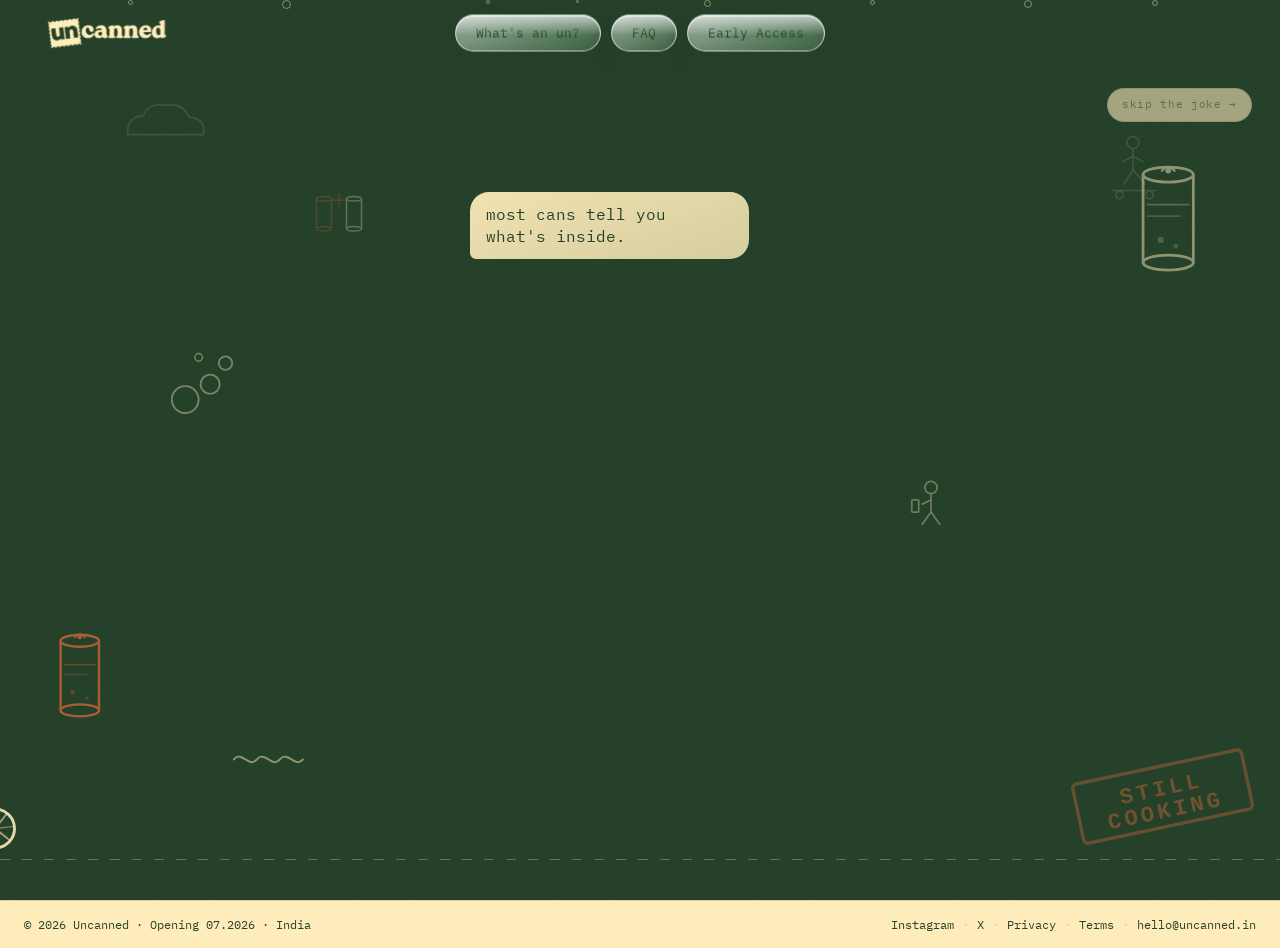
==== commit e9eb1435: "some version" ====
--- a/whatsyourun-deploy-v2.0/index.html
+++ b/whatsyourun-deploy-v2.0/index.html
@@ -31,481 +31,6 @@
 <link rel="stylesheet" href="styles.css">
 <script src="script.js"></script>
 
-<style>
-  @font-face{
-  font-family:'BTN';
-  src:url('brand_assets/Brand_Assets/03.%20Fonts/BTN/Behind%20The%20Nineties/Behind-The-Nineties-Bd.otf') format('opentype');
-  font-weight:700;font-style:normal;font-display:swap;
-}
-:root{
-  --cream:#FFEDBB;--green:#26422B;--orange:#BD6537;
-  --green-soft:rgba(38,66,43,.55);--green-faint:rgba(38,66,43,.16);
-  --display:'BTN',Georgia,'Times New Roman',serif;
-}
-*{box-sizing:border-box;margin:0;padding:0}
-html{height:100%}
-body{
-  background:var(--cream);color:var(--green);
-  font-family:'IBM Plex Mono',ui-monospace,'Courier New',monospace;
-  font-weight:400;line-height:1.6;-webkit-font-smoothing:antialiased;min-height:100dvh;
-}
-body.modal-open{overflow:hidden}
-body::before{
-  content:'';position:fixed;inset:0;pointer-events:none;z-index:9;opacity:.5;mix-blend-mode:multiply;
-  background-image:url("data:image/svg+xml;utf8,<svg xmlns='http://www.w3.org/2000/svg' viewBox='0 0 200 200'><filter id='n'><feTurbulence type='fractalNoise' baseFrequency='0.9' numOctaves='2' stitchTiles='stitch'/><feColorMatrix values='0 0 0 0 0.149 0 0 0 0 0.259 0 0 0 0 0.169 0 0 0 0.18 0'/></filter><rect width='100%25' height='100%25' filter='url(%23n)'/></svg>");
-  background-size:200px 200px;
-}
-.accent{color:var(--orange)}
-.skip-link{position:fixed;left:12px;top:-60px;z-index:200;background:var(--green);color:var(--cream);padding:10px 16px;font-size:13px;text-decoration:none;transition:top .2s ease}
-.skip-link:focus{top:12px}
-
-/* ── NAV ── */
-.nav{position:fixed;top:0;left:0;right:0;z-index:50;pointer-events:none}
-.nav-in{max-width:1240px;margin:0 auto;padding:18px clamp(16px,4vw,28px);min-height:64px;display:flex;align-items:center;justify-content:space-between;position:relative}
-.nav-brand,.nav-pill,.nav-mobile-cta{pointer-events:auto}
-.nav-brand{display:flex;align-items:center;gap:9px;text-decoration:none}
-.brand-logo{display:block;height:30px;width:auto}
-.nav-pill{position:absolute;left:50%;top:50%;transform:translate(-50%,-50%);display:flex;align-items:center;gap:10px}
-.nav-pill button,.nav-mobile-cta{
-  position:relative;overflow:hidden;font:inherit;color:var(--green);cursor:pointer;
-  line-height:1;border-radius:999px;border:1px solid rgba(255,255,255,.62);
-  background:linear-gradient(140deg,rgba(255,255,255,.52),rgba(255,255,255,.16));
-  -webkit-backdrop-filter:blur(17px) saturate(195%) brightness(1.09);
-  backdrop-filter:blur(17px) saturate(195%) brightness(1.09);
-  box-shadow:0 9px 26px -10px rgba(38,66,43,.5),inset 0 1px 0 rgba(255,255,255,.9),inset 0 -9px 16px -11px rgba(38,66,43,.34);
-  transition:transform .2s ease,box-shadow .28s ease,background .3s ease,color .3s ease;
-}
-.nav-pill button{font-size:13px;padding:11px 20px}
-.nav-mobile-cta{display:none;font-size:12.5px;padding:11px 18px}
-.nav-pill button::before,.nav-mobile-cta::before{content:'';position:absolute;left:0;right:0;top:0;height:56%;background:linear-gradient(rgba(255,255,255,.62),rgba(255,255,255,0));pointer-events:none}
-.nav-pill button:hover,.nav-mobile-cta:hover{transform:translateY(-1px)}
-.nav-pill button.is-on,.nav-mobile-cta.is-on{color:var(--cream);border-color:rgba(255,255,255,.3)}
-
-/* ── BUTTONS ── */
-.btn{display:inline-block;font:inherit;font-size:13.5px;font-weight:500;letter-spacing:.03em;padding:13px 24px;cursor:pointer;text-align:center;border:1px solid var(--green);border-radius:0;transition:background-color .25s ease,color .25s ease}
-.btn-primary{
-  position:relative;overflow:hidden;border:1px solid rgba(255,255,255,.42);border-radius:20px;
-  color:var(--cream);padding:16px 34px;
-  background:linear-gradient(140deg,rgba(38,66,43,.85),rgba(38,66,43,.6));
-  -webkit-backdrop-filter:blur(17px) saturate(195%) brightness(1.06);
-  backdrop-filter:blur(17px) saturate(195%) brightness(1.06);
-  box-shadow:0 11px 28px -10px rgba(38,66,43,.55),inset 0 1px 0 rgba(255,255,255,.5);
-  transition:transform .2s ease,box-shadow .28s ease,background .3s ease;
-}
-.btn-primary::before{content:'';position:absolute;left:0;right:0;top:0;height:54%;background:linear-gradient(rgba(255,255,255,.42),rgba(255,255,255,0));pointer-events:none}
-.btn-primary:hover{transform:translateY(-1px);background:linear-gradient(140deg,rgba(189,101,55,.92),rgba(189,101,55,.68))}
-.btn-ghost{background:transparent;color:var(--green)}
-.btn-ghost:hover{background:var(--green);color:var(--cream)}
-
-/* ── HERO ── */
-.hero{
-  height:100dvh;width:100%;display:flex;align-items:center;justify-content:center;
-  padding:92px clamp(20px,5vw,48px) 84px;position:relative;overflow:hidden;
-  background-color:var(--green);
-  background-image:linear-gradient(rgba(38,66,43,.6),rgba(38,66,43,.42) 44%,rgba(38,66,43,.7)),url("brand_assets/Brand_Assets/IMG_3311-3.jpg");
-  background-size:cover;background-position:center 38%;background-repeat:no-repeat;
-}
-.hero-stage{position:relative;z-index:2;display:flex;flex-direction:column;align-items:center;gap:20px;width:100%;max-width:920px;text-align:center;color:var(--cream)}
-
-/* ── CHAT ── */
-.hero-joke{text-align:center}
-.chat{display:flex;flex-direction:column;gap:9px;width:100%;max-width:340px;margin:0 auto}
-.bub{display:none;max-width:82%;padding:11px 16px;font-size:clamp(13.5px,1.6vw,16px);line-height:1.4;border-radius:19px;text-align:left}
-.bub.show{display:block;animation:bubPop .55s cubic-bezier(.34,1.56,.64,1) both}
-@keyframes bubPop{0%{opacity:0;transform:translateY(14px) scale(.7) rotate(-2deg)}55%{opacity:1;transform:translateY(-3px) scale(1.05) rotate(.5deg)}100%{opacity:1;transform:none}}
-.bub-uncanned{align-self:flex-start;color:var(--green);background:linear-gradient(160deg,rgba(255,237,187,.97),rgba(255,237,187,.84));border-bottom-left-radius:6px}
-.bub-you{align-self:flex-end;color:var(--cream);background:linear-gradient(160deg,#c46f3d,#a9572d);border-bottom-right-radius:6px}
-.typing{display:none;align-self:flex-start;padding:14px 16px;border-radius:19px;border-bottom-left-radius:6px;background:rgba(255,237,187,.92)}
-.typing.show{display:flex;gap:5px;align-items:center;animation:bubPop .35s cubic-bezier(.34,1.56,.64,1) both}
-.typing.typing-you{align-self:flex-end;background:rgba(196,111,61,.92);border-bottom-left-radius:19px;border-bottom-right-radius:6px}
-.typing span{width:6px;height:6px;border-radius:50%;background:var(--green);animation:typedot 1.1s ease-in-out infinite}
-.typing.typing-you span{background:var(--cream)}
-.typing span:nth-child(2){animation-delay:.16s}
-.typing span:nth-child(3){animation-delay:.32s}
-@keyframes typedot{0%,65%,100%{opacity:.3;transform:translateY(0)}32%{opacity:1;transform:translateY(-5px)}}
-.chat.fizz{pointer-events:none}
-.chat.fizz .bub{animation:fizzScatter 1s cubic-bezier(.5,0,.75,0) forwards}
-.chat.fizz .bub:nth-child(1){--fr:-14deg;--fx:-30px}
-.chat.fizz .bub:nth-child(2){--fr:11deg;--fx:24px}
-.chat.fizz .bub:nth-child(3){--fr:-8deg;--fx:-18px}
-.chat.fizz .bub:nth-child(4){--fr:18deg;--fx:32px}
-.chat.fizz .bub:nth-child(5){--fr:-22deg;--fx:-12px}
-.chat.fizz .bub:nth-child(6){--fr:6deg;--fx:20px}
-@keyframes fizzScatter{0%{opacity:1;transform:translate(0,0) scale(1) rotate(0);filter:blur(0)}40%{opacity:.7;transform:translate(calc(var(--fx,0)*.4),-20px) scale(.92) rotate(calc(var(--fr,0)*.5));filter:blur(1px)}100%{opacity:0;transform:translate(var(--fx,0),-70px) scale(.3) rotate(var(--fr,0));filter:blur(5px)}}
-
-/* ── PUNCHLINE ── */
-.hero-joke-punch{font-family:var(--display);font-weight:700;font-size:clamp(34px,5.4vw,68px);line-height:1.05;letter-spacing:-.015em;text-align:center;text-wrap:balance;margin-top:24px;perspective:800px}
-.hero-joke-punch .word{display:inline-block;opacity:0;transform:translateY(34px) rotateX(-55deg) scale(.92);transform-origin:50% 100%;filter:blur(8px);transition:opacity .85s cubic-bezier(.16,1,.3,1),transform .9s cubic-bezier(.2,.9,.25,1.08),filter .85s cubic-bezier(.16,1,.3,1);transition-delay:calc(var(--i,0) * 70ms);white-space:pre}
-.hero-joke.revealed .hero-joke-punch .word{opacity:1;transform:none;filter:blur(0)}
-.hero-joke-punch .accent{position:relative;display:inline-block;background:linear-gradient(90deg,var(--orange) 0%,#e08851 45%,var(--orange) 55%,var(--orange) 100%);background-size:220% 100%;background-position:100% 0;-webkit-background-clip:text;background-clip:text;-webkit-text-fill-color:transparent;color:transparent}
-.hero-joke.revealed .hero-joke-punch .accent{animation:accentShimmer 3.6s ease-in-out 1.6s infinite}
-@keyframes accentShimmer{0%,100%{background-position:100% 0}50%{background-position:0 0}}
-.hero-joke-punch .accent::after{content:'';position:absolute;left:-2%;right:-2%;bottom:-.08em;height:.18em;background-image:url("data:image/svg+xml;utf8,<svg xmlns='http://www.w3.org/2000/svg' viewBox='0 0 220 12' preserveAspectRatio='none'><path d='M2 7 C 22 1, 42 11, 62 6 S 102 1, 122 7 S 162 11, 182 6 S 218 3, 218 7' stroke='%23BD6537' stroke-width='2.5' fill='none' stroke-linecap='round'/></svg>");background-size:100% 100%;background-repeat:no-repeat;transform:scaleX(0);transform-origin:left center;transition:transform 1.1s cubic-bezier(.2,.9,.25,1.05) 1.3s;pointer-events:none}
-.hero-joke.revealed .hero-joke-punch .accent::after{transform:scaleX(1)}
-.hero-reveal{display:flex;flex-direction:column;align-items:center;gap:18px;opacity:0;visibility:hidden;transform:translateY(8px);transition:opacity .9s ease,transform .9s ease,visibility .9s}
-.hero-reveal.show{opacity:1;visibility:visible;transform:none}
-.hero-sub{max-width:48ch;font-size:clamp(14px,1.6vw,17px);font-weight:800;color:rgba(255,237,187,.78)}
-.hero-ctas{display:flex;gap:13px;flex-wrap:wrap;justify-content:center}
-.hero-skip{position:absolute;top:88px;right:28px;z-index:5;font:inherit;font-size:11px;letter-spacing:.06em;padding:7px 14px;border:1px solid var(--green-faint);border-radius:999px;background:rgba(255,237,187,.6);color:var(--green-soft);cursor:pointer;opacity:0;transition:opacity .3s ease}
-.hero-skip.show{opacity:1}
-.hero-skip:hover{color:var(--green)}
-.hero-skip.gone{opacity:0;pointer-events:none}
-
-/* ── STAMP ── */
-.hero-stamp{position:absolute;bottom:70px;right:28px;z-index:2;width:clamp(120px,14vw,210px);opacity:0.5;pointer-events:none;transform:rotate(-12deg);animation:stampIdle 6s ease-in-out infinite}
-@keyframes stampIdle{0%,100%{transform:rotate(-12deg) scale(1)}50%{transform:rotate(-11deg) scale(1.01)}}
-.hero-stamp.restamp{animation:stampRestamp 1s cubic-bezier(.34,1.56,.64,1) forwards}
-@keyframes stampRestamp{0%{transform:rotate(-12deg) translateY(0) scale(1);opacity:.18}25%{transform:rotate(-12deg) translateY(-14px) scale(1.06);opacity:.32}50%{transform:rotate(-12deg) translateY(6px) scale(.9);opacity:.18}68%{transform:rotate(-12deg) translateY(-3px) scale(1.04);opacity:.22}100%{transform:rotate(-12deg) translateY(0) scale(1);opacity:.18}}
-.stamp-word{transition:opacity .15s ease}
-.stamp-word.gone{opacity:0}
-
-/* ── SCROLL CUE ── */
-.scroll-cue{position:absolute;bottom:24px;left:50%;transform:translateX(-50%);z-index:3;color:rgba(255,237,187,.55);font-size:10px;letter-spacing:.18em;text-transform:uppercase;display:flex;flex-direction:column;align-items:center;gap:6px;pointer-events:none;opacity:0;animation:scrollCueIn 1s ease 5s forwards}
-@keyframes scrollCueIn{to{opacity:1}}
-.scroll-cue .arrow{animation:scrollNudge 2.4s ease-in-out infinite;font-size:13px}
-@keyframes scrollNudge{0%,100%{transform:translateY(0);opacity:.55}50%{transform:translateY(4px);opacity:1}}
-
-/* ── DOODLE LAYER ── */
-.doodle-layer{position:absolute;inset:0;z-index:1;pointer-events:none;overflow:hidden}
-.doodle{position:absolute;will-change:transform;--px:0px;--py:0px}
-@keyframes spin-slow{from{transform:translate(var(--px),var(--py)) rotate(0deg)}to{transform:translate(var(--px),var(--py)) rotate(360deg)}}
-@keyframes heartbeat{0%,100%{transform:translate(var(--px),var(--py)) scale(1)}14%{transform:translate(var(--px),var(--py)) scale(1.12)}28%{transform:translate(var(--px),var(--py)) scale(1)}42%{transform:translate(var(--px),var(--py)) scale(1.08)}56%{transform:translate(var(--px),var(--py)) scale(1)}}
-@keyframes float-c{0%,100%{transform:translate(calc(var(--px) + 0px),calc(var(--py) + 0px))}50%{transform:translate(calc(var(--px) + 8px),calc(var(--py) - 18px))}}
-@keyframes float-d{0%,100%{transform:translate(var(--px),calc(var(--py))) rotate(0deg) scale(1)}50%{transform:translate(var(--px),calc(var(--py) - 12px)) rotate(8deg) scale(1.05)}}
-
-.doodle-cheers{
-  position:absolute;
-
-  right:70%;
-  top:20%;
-
-  width:90px;
-
-  opacity:0.3;
-}
-
-.cheers-left{
-  animation:canLeft 6s ease-in-out infinite;
-}
-
-.cheers-right{
-  animation:canRight 6s ease-in-out infinite;
-}
-
-.cheers-spark{
-  animation:sparkPop 6s ease-in-out infinite;
-}
-
-@keyframes canLeft{
-  0%,80%,100%{
-    transform:rotate(0deg);
-  }
-
-  40%{
-    transform:rotate(10deg);
-  }
-}
-
-@keyframes canRight{
-  0%,80%,100%{
-    transform:rotate(0deg);
-  }
-
-  40%{
-    transform:rotate(-12deg);
-  }
-}
-
-@keyframes sparkPop{
-  0%,35%,45%,100%{
-    opacity:0;
-    transform:scale(.5);
-  }
-
-  40%{
-    opacity:1;
-    transform:scale(1);
-  }
-}
-.d-star-br{bottom:22%;right:14%;width:clamp(18px,2.2vw,30px);opacity:.28;animation:heartbeat 4s ease-in-out infinite;animation-delay:1s}
-.d-bub-l{top:38%;left:13%;width:clamp(50px,6vw,80px);opacity:.4;animation:float-c 11s ease-in-out infinite}
-.doodle-skater{
-  position:absolute;
-
-  top:14%;
-  right:8%;
-
-  width:90px;
-
-  opacity:.14;
-
-  animation:skaterFloat 5s ease-in-out infinite;
-}
-
-@keyframes skaterFloat{
-  0%,100%{
-    transform:translateY(0px) rotate(-2deg);
-  }
-
-  50%{
-    transform:translateY(-8px) rotate(2deg);
-  }
-}
-.d-wave-br{bottom:14%;left:18%;width:clamp(50px,6vw,80px);opacity:.5;animation:float-c 13s ease-in-out 4s infinite}
-.doodle-cloud{
-  position:absolute;
-
-  left:8%;
-  top:10%;
-
-  width:120px;
-
-  opacity:.12;
-
-  animation:cloudDrift 9s ease-in-out infinite;
-}
-
-@keyframes cloudDrift{
-  0%,100%{
-    transform:translateX(0);
-  }
-
-  50%{
-    transform:translateX(50px);
-  }
-}
-
-/* ── FLOATING CANS ── */
-/* These are position:absolute inside .doodle-layer, bob up/down */
-.can-float{position:absolute;pointer-events:none;will-change:transform;--px:0px;--py:0px}
-@keyframes canBob1{0%,100%{transform:translate(var(--px),calc(var(--py) + 0px)) rotate(-8deg)}33%{transform:translate(var(--px),calc(var(--py) - 18px)) rotate(-5deg)}66%{transform:translate(var(--px),calc(var(--py) + 8px)) rotate(-11deg)}}
-@keyframes canBob2{0%,100%{transform:translate(var(--px),calc(var(--py) + 0px)) rotate(15deg)}40%{transform:translate(var(--px),calc(var(--py) + 14px)) rotate(18deg)}75%{transform:translate(var(--px),calc(var(--py) - 12px)) rotate(12deg)}}
-@keyframes canBob3{0%,100%{transform:translate(var(--px),calc(var(--py) + 0px)) rotate(22deg)}50%{transform:translate(var(--px),calc(var(--py) - 16px)) rotate(25deg)}}
-@keyframes canBob4{0%,100%{transform:translate(var(--px),calc(var(--py) + 0px)) rotate(-20deg)}45%{transform:translate(var(--px),calc(var(--py) - 10px)) rotate(-17deg)}80%{transform:translate(var(--px),calc(var(--py) + 6px)) rotate(-22deg)}}
-.can-1{top:18%;right:6%;width:clamp(46px,5.5vw,78px);opacity:0.5;animation:canBob1 7s ease-in-out infinite}
-.can-2{top:70%;left:4%;width:clamp(38px,4.5vw,64px);opacity:0.9;animation:canBob2 9s ease-in-out 1.5s infinite}
-
-/* ── FIZZ BUBBLES ── */
-.fizz-bubbles{position:absolute;inset:0;pointer-events:none;z-index:1;overflow:hidden}
-.fizz-bub{position:absolute;border-radius:50%;border:1.5px solid rgba(255,237,187,.45);animation:fizz-rise linear infinite}
-.fizz-bub:nth-child(1){width:5px;height:5px;left:10%;animation-duration:6s;animation-delay:0s}
-.fizz-bub:nth-child(2){width:9px;height:9px;left:22%;animation-duration:8.5s;animation-delay:1.4s}
-.fizz-bub:nth-child(3){width:4px;height:4px;left:38%;animation-duration:5.5s;animation-delay:2.8s}
-.fizz-bub:nth-child(4){width:7px;height:7px;left:55%;animation-duration:7s;animation-delay:.7s}
-.fizz-bub:nth-child(5){width:5px;height:5px;left:68%;animation-duration:9s;animation-delay:3.5s}
-.fizz-bub:nth-child(6){width:8px;height:8px;left:80%;animation-duration:6.5s;animation-delay:1.9s}
-.fizz-bub:nth-child(7){width:3px;height:3px;left:45%;animation-duration:4.8s;animation-delay:4.2s}
-.fizz-bub:nth-child(8){width:6px;height:6px;left:90%;animation-duration:7.8s;animation-delay:2.3s}
-@keyframes fizz-rise{
-  0%{bottom:-12px;opacity:0;transform:translateX(0)}
-  8%{opacity:.55}
-  85%{opacity:.3}
-  100%{bottom:100%;opacity:0;transform:translateX(14px)}
-}
-
-/* ── RIDER — rides across bottom of hero ── */
-.rider-wrap{
-  position:absolute;
-  bottom:40px;
-  left:0;
-  width:100%;
-  height:110px;
-  z-index:3;
-  pointer-events:none;
-  overflow:hidden;
-}
-
-.rider-wrap::before{
-  content:'';
-  position:absolute;
-  bottom:0;
-  left:0;
-  right:0;
-  height:1.5px;
-  background:repeating-linear-gradient(
-    90deg,
-    rgba(255,237,187,.3) 0,
-    rgba(255,237,187,.3) 10px,
-    transparent 10px,
-    transparent 22px
-  );
-}
-
-.rider{
-  position:absolute;
-  bottom:2px;
-  /* start off left edge */
-  left:-140px;
-  animation:riderCross 14s linear infinite;
-}
-
-.rider svg{
-  animation:bikeBob
-}
-
-.bike-fizz{
-  transform-origin:center;
-}
-
-.bike-fizz circle:nth-child(1){
-  animation:bikeBubble1 1.6s infinite;
-}
-
-.bike-fizz circle:nth-child(2){
-  animation:bikeBubble2 1.6s .3s infinite;
-}
-
-.bike-fizz circle:nth-child(3){
-  animation:bikeBubble3 1.6s .6s infinite;
-}
-
-@keyframes bikeBubble1{
-  0%{
-    opacity:0;
-    transform:translate(0,0);
-  }
-  20%{
-    opacity:.9;
-  }
-  100%{
-    opacity:0;
-    transform:translate(0,-12px);
-  }
-}
-
-@keyframes bikeBubble2{
-  0%{
-    opacity:0;
-    transform:translate(0,0);
-  }
-  20%{
-    opacity:.8;
-  }
-  100%{
-    opacity:0;
-    transform:translate(-3px,-14px);
-  }
-}
-
-@keyframes bikeBubble3{
-  0%{
-    opacity:0;
-    transform:translate(0,0);
-  }
-  20%{
-    opacity:.7;
-  }
-  100%{
-    opacity:0;
-    transform:translate(3px,-16px);
-  }
-}
-
-@keyframes fizzPop{
-  0%{
-    opacity:0;
-    transform:translateY(4px);
-  }
-
-  30%{
-    opacity:.8;
-  }
-
-  100%{
-    opacity:0;
-    transform:translateY(-10px);
-  }
-}
-
-@keyframes riderCross{
-  0%{left:-140px}
-  100%{left:calc(100% + 140px)}
-}
-/* wheel spin is done via SVG animateTransform inside the SVG */
-.doodle-person{
-  position:absolute;
-
-  bottom:40%;
-  left:70%;
-
-  width:70px;
-  height:auto;
-
-  opacity:.35;
-
-  z-index:2;
-
-  animation:float-c 12s ease-in-out infinite;
-}
-/* ── WAVY HOVER ── */
-.wavy-hover{position:relative;text-decoration:none!important}
-.wavy-hover::after{content:'';position:absolute;left:-4%;right:-4%;bottom:-.35em;height:.5em;background-image:url("data:image/svg+xml;utf8,<svg xmlns='http://www.w3.org/2000/svg' viewBox='0 0 220 12' preserveAspectRatio='none'><path d='M2 7 C 22 1, 42 11, 62 6 S 102 1, 122 7 S 162 11, 182 6 S 218 3, 218 7' stroke='%23BD6537' stroke-width='2.5' fill='none' stroke-linecap='round'/></svg>");background-size:100% 100%;background-repeat:no-repeat;transform:scaleX(0);transform-origin:left center;transition:transform .5s cubic-bezier(.2,.9,.25,1.05);pointer-events:none}
-.wavy-hover:hover::after,.wavy-hover:focus-visible::after{transform:scaleX(1)}
-
-/* ── STRIP / FOOTER ── */
-.strip{padding:14px 24px;background:rgba(255,237,187,.7);border-top:1px solid var(--green-faint);display:flex;justify-content:space-between;align-items:center;gap:16px;font-size:11px;color:var(--green-soft)}
-.strip-right{display:flex;align-items:center;gap:8px;flex-wrap:nowrap}
-.strip a,.strip button{font:inherit;font-size:11px;color:var(--green-soft);background:none;border:0;cursor:pointer;text-decoration:none;padding:0;transition:color .2s ease;white-space:nowrap;display:inline-block}
-.strip a:hover,.strip button:hover{color:var(--orange)}
-.strip .dot{color:var(--green-faint)}
-
-/* ── MODALS ── */
-.modal{position:fixed;inset:0;z-index:100;display:grid;place-items:center;padding:24px;background:rgba(38,66,43,.35);backdrop-filter:blur(6px);-webkit-backdrop-filter:blur(6px);animation:modalIn .25s ease}
-.modal[hidden]{display:none}
-.modal-card{background:var(--cream);border:1px solid var(--green);max-width:560px;width:100%;max-height:calc(100dvh - 48px);overflow-y:auto;padding:36px 32px;position:relative;box-shadow:0 24px 64px rgba(38,66,43,.25);animation:cardIn .3s cubic-bezier(.2,.9,.25,1.1)}
-.modal-close{position:absolute;top:14px;right:14px;background:transparent;border:0;width:36px;height:36px;font:inherit;font-size:22px;line-height:1;color:var(--green-soft);cursor:pointer}
-.modal-close:hover{color:var(--green)}
-.modal h2{font-family:var(--display);font-weight:700;font-size:clamp(24px,3.4vw,36px);line-height:1.1;letter-spacing:-.015em;color:var(--green);margin-bottom:12px;padding-right:32px}
-.modal p{color:var(--green);font-size:15px;line-height:1.55;max-width:50ch}
-.modal-sub{color:var(--green-soft)!important;margin-bottom:18px}
-@keyframes modalIn{from{opacity:0}}
-@keyframes cardIn{from{opacity:0;transform:translateY(12px) scale(.98)}}
-.un-tiles{display:flex;flex-direction:column;gap:14px;margin:4px 0 20px}
-.un-tile{border-left:2px solid var(--orange);padding-left:14px;font-size:14px;line-height:1.55}
-.un-tile b{font-family:var(--display);font-weight:700;font-size:17px;letter-spacing:-.01em}
-.modal-quote{font-family:var(--display);font-weight:700;font-size:clamp(22px,3vw,30px);line-height:1.15;letter-spacing:-.015em;text-align:center;border-top:1px solid var(--green-faint);padding-top:18px}
-.f-counter{font-size:12px;font-weight:500;letter-spacing:.06em;text-transform:uppercase;color:var(--green-soft);margin-bottom:16px}
-.f-form{display:flex;flex-direction:column;gap:11px;margin-top:6px}
-.field{width:100%;font:inherit;font-size:14px;padding:13px 14px;border:1px solid var(--green);border-radius:0;background:transparent;color:var(--green)}
-.field::placeholder{color:var(--green-soft)}
-.field:disabled{opacity:.55}
-.hp{position:absolute;left:-9999px;width:1px;height:1px;opacity:0}
-.btn-count{width:100%;font:inherit;font-size:14px;font-weight:500;letter-spacing:.03em;padding:14px 20px;cursor:pointer;border:1px solid var(--green);border-radius:0;background:var(--green);color:var(--cream);transition:background-color .25s ease}
-.btn-count:hover{background:var(--orange);border-color:var(--orange)}
-.btn-count:disabled{cursor:default;opacity:.85}
-.f-fine{font-size:12px!important;color:var(--green-soft)!important;margin-top:12px}
-.f-status{margin-top:12px;min-height:1.3em;font-size:13px;line-height:1.5;color:var(--green)}
-.f-status.err{color:var(--orange)}
-.f-done{margin-top:16px;width:100%}
-.f-done[hidden]{display:none}
-.faq-items{margin-top:6px}
-.faq-items details{border-bottom:1px solid var(--green-faint)}
-.faq-items details:first-child{border-top:1px solid var(--green-faint)}
-.faq-items summary{font-family:var(--display);font-weight:700;font-size:16px;letter-spacing:-.01em;color:var(--green);padding:15px 30px 15px 0;cursor:pointer;list-style:none;position:relative}
-.faq-items summary::-webkit-details-marker{display:none}
-.faq-items summary::after{content:'+';position:absolute;right:2px;top:12px;font-family:'IBM Plex Mono',monospace;font-size:21px;color:var(--orange);transition:transform .2s ease}
-.faq-items details[open] summary::after{transform:rotate(45deg)}
-.faq-items .ans{padding:0 4px 16px 0;font-size:13.5px;color:var(--green-soft);line-height:1.55}
-.sr-only{position:absolute;width:1px;height:1px;padding:0;margin:-1px;overflow:hidden;clip:rect(0,0,0,0);white-space:nowrap;border:0}
-a:focus-visible,button:focus-visible,input:focus-visible,summary:focus-visible{outline:2px solid var(--orange);outline-offset:2px}
-
-@media(max-width:860px){.nav-pill{display:none}.nav-mobile-cta{display:inline-flex}}
-@media(max-width:760px){
-  .hero{padding:84px 18px 92px}
-  .hero-ctas{flex-direction:column;align-items:stretch;width:100%;max-width:300px}
-  .hero-ctas .btn{width:100%}
-  .hero-skip{top:74px;right:14px}
-  .hero-stamp{bottom:78px;right:14px}
-  .strip{padding:10px 14px;font-size:10px}
-  .strip a,.strip button{font-size:10px}
-  .strip-right{overflow-x:auto}
-  .can-3,.can-4,.can-5{display:none}
-  .rider-wrap{bottom:44px}
-}
-@media(max-width:600px){.modal{padding:0}.modal-card{max-width:100%;max-height:100dvh;border:0;padding:64px 24px 32px}}
-@media(prefers-reduced-motion:reduce){*,*::before,*::after{animation:none!important;transition:none!important}}
-
-</style>
 </head>
 <body>
 <a class="skip-link" href="#hero-h">Skip to content</a>
@@ -863,6 +388,48 @@
         stroke-width="2"
         stroke-linecap="round"/>
 </svg>
+
+<g id="riderPushing">
+
+  <!-- head -->
+  <circle cx="46"
+          cy="22"
+          r="5"
+          stroke="#FFEDBB"
+          stroke-width="2"/>
+
+  <!-- body -->
+  <line x1="46"
+        y1="27"
+        x2="50"
+        y2="42"
+        stroke="#FFEDBB"
+        stroke-width="2"/>
+
+  <!-- arm reaching bike -->
+  <line x1="50"
+        y1="32"
+        x2="68"
+        y2="34"
+        stroke="#FFEDBB"
+        stroke-width="2"/>
+
+  <!-- legs -->
+  <line x1="50"
+        y1="42"
+        x2="42"
+        y2="54"
+        stroke="#FFEDBB"
+        stroke-width="2"/>
+
+  <line x1="50"
+        y1="42"
+        x2="58"
+        y2="54"
+        stroke="#FFEDBB"
+        stroke-width="2"/>
+
+</g>
 </section>
 
 <!-- STRIP / FOOTER -->
@@ -1010,6 +577,8 @@
 
   /* parallax — doodles + cans respond to mouse */
   //(function(){var hero=document.querySelector('.hero');if(!hero)return;var els=Array.prototype.slice.call(hero.querySelectorAll('.doodle,.can-float'));els.forEach(function(d){d.__depth=4+Math.random()*9;});var tx=0,ty=0,raf=null;function tick(){raf=null;els.forEach(function(d){d.style.setProperty('--px',(tx*d.__depth).toFixed(1)+'px');d.style.setProperty('--py',(ty*d.__depth).toFixed(1)+'px');});}hero.addEventListener('mousemove',function(e){var r=hero.getBoundingClientRect();tx=((e.clientX-r.left)/r.width-0.5)*2;ty=((e.clientY-r.top)/r.height-0.5)*2;if(!raf)raf=requestAnimationFrame(tick);},{passive:true});hero.addEventListener('mouseleave',function(){tx=0;ty=0;if(!raf)raf=requestAnimationFrame(tick);});})();//
+
+  
 })();
 </script>
 </body>
--- a/whatsyourun-deploy-v2.0/styles.css
+++ b/whatsyourun-deploy-v2.0/styles.css
@@ -0,0 +1,488 @@
+ @font-face{
+  font-family:'BTN';
+  src:url('brand_assets/Brand_Assets/03.%20Fonts/BTN/Behind%20The%20Nineties/Behind-The-Nineties-Bd.otf') format('opentype');
+  font-weight:700;font-style:normal;font-display:swap;
+}
+:root{
+  --cream:#FFEDBB;--green:#26422B;--orange:#BD6537;
+  --green-soft:rgba(38,66,43,.55);--green-faint:rgba(38,66,43,.16);
+  --display:'BTN',Georgia,'Times New Roman',serif;
+}
+*{box-sizing:border-box;margin:0;padding:0}
+html{height:100%}
+body{
+  background:var(--cream);color:var(--green);
+  font-family:'IBM Plex Mono',ui-monospace,'Courier New',monospace;
+  font-weight:400;line-height:1.6;-webkit-font-smoothing:antialiased;min-height:100dvh;
+}
+body.modal-open{overflow:hidden}
+body::before{
+  content:'';position:fixed;inset:0;pointer-events:none;z-index:9;opacity:.5;mix-blend-mode:multiply;
+  background-image:url("data:image/svg+xml;utf8,<svg xmlns='http://www.w3.org/2000/svg' viewBox='0 0 200 200'><filter id='n'><feTurbulence type='fractalNoise' baseFrequency='0.9' numOctaves='2' stitchTiles='stitch'/><feColorMatrix values='0 0 0 0 0.149 0 0 0 0 0.259 0 0 0 0 0.169 0 0 0 0.18 0'/></filter><rect width='100%25' height='100%25' filter='url(%23n)'/></svg>");
+  background-size:200px 200px;
+}
+.accent{color:var(--orange)}
+.skip-link{position:fixed;left:12px;top:-60px;z-index:200;background:var(--green);color:var(--cream);padding:10px 16px;font-size:13px;text-decoration:none;transition:top .2s ease}
+.skip-link:focus{top:12px}
+
+/* ── NAV ── */
+.nav{position:fixed;top:0;left:0;right:0;z-index:50;pointer-events:none}
+.nav-in{max-width:1240px;margin:0 auto;padding:18px clamp(16px,4vw,28px);min-height:64px;display:flex;align-items:center;justify-content:space-between;position:relative}
+.nav-brand,.nav-pill,.nav-mobile-cta{pointer-events:auto}
+.nav-brand{display:flex;align-items:center;gap:9px;text-decoration:none}
+.brand-logo{display:block;height:30px;width:auto}
+.nav-pill{position:absolute;left:50%;top:50%;transform:translate(-50%,-50%);display:flex;align-items:center;gap:10px}
+.nav-pill button,.nav-mobile-cta{
+  position:relative;overflow:hidden;font:inherit;color:var(--green);cursor:pointer;
+  line-height:1;border-radius:999px;border:1px solid rgba(255,255,255,.62);
+  background:linear-gradient(140deg,rgba(255,255,255,.52),rgba(255,255,255,.16));
+  -webkit-backdrop-filter:blur(17px) saturate(195%) brightness(1.09);
+  backdrop-filter:blur(17px) saturate(195%) brightness(1.09);
+  box-shadow:0 9px 26px -10px rgba(38,66,43,.5),inset 0 1px 0 rgba(255,255,255,.9),inset 0 -9px 16px -11px rgba(38,66,43,.34);
+  transition:transform .2s ease,box-shadow .28s ease,background .3s ease,color .3s ease;
+}
+.nav-pill button{font-size:13px;padding:11px 20px}
+.nav-mobile-cta{display:none;font-size:12.5px;padding:11px 18px}
+.nav-pill button::before,.nav-mobile-cta::before{content:'';position:absolute;left:0;right:0;top:0;height:56%;background:linear-gradient(rgba(255,255,255,.62),rgba(255,255,255,0));pointer-events:none}
+.nav-pill button:hover,.nav-mobile-cta:hover{transform:translateY(-1px)}
+.nav-pill button.is-on,.nav-mobile-cta.is-on{color:var(--cream);border-color:rgba(255,255,255,.3)}
+
+/* ── BUTTONS ── */
+.btn{display:inline-block;font:inherit;font-size:13.5px;font-weight:500;letter-spacing:.03em;padding:13px 24px;cursor:pointer;text-align:center;border:1px solid var(--green);border-radius:0;transition:background-color .25s ease,color .25s ease}
+.btn-primary{
+  position:relative;overflow:hidden;border:1px solid rgba(255,255,255,.42);border-radius:20px;
+  color:var(--cream);padding:16px 34px;
+  background:linear-gradient(140deg,rgba(38,66,43,.85),rgba(38,66,43,.6));
+  -webkit-backdrop-filter:blur(17px) saturate(195%) brightness(1.06);
+  backdrop-filter:blur(17px) saturate(195%) brightness(1.06);
+  box-shadow:0 11px 28px -10px rgba(38,66,43,.55),inset 0 1px 0 rgba(255,255,255,.5);
+  transition:transform .2s ease,box-shadow .28s ease,background .3s ease;
+}
+.btn-primary::before{content:'';position:absolute;left:0;right:0;top:0;height:54%;background:linear-gradient(rgba(255,255,255,.42),rgba(255,255,255,0));pointer-events:none}
+.btn-primary:hover{transform:translateY(-1px);background:linear-gradient(140deg,rgba(189,101,55,.92),rgba(189,101,55,.68))}
+.btn-ghost{background:transparent;color:var(--green)}
+.btn-ghost:hover{background:var(--green);color:var(--cream)}
+
+/* ── HERO ── */
+.hero{
+  height:100dvh;width:100%;display:flex;align-items:center;justify-content:center;
+  padding:92px clamp(20px,5vw,48px) 84px;position:relative;overflow:hidden;
+  background-color:var(--green);
+  background-image:linear-gradient(rgba(38,66,43,.6),rgba(38,66,43,.42) 44%,rgba(38,66,43,.7)),url("brand_assets/Brand_Assets/IMG_3311-3.jpg");
+  background-size:cover;background-position:center 38%;background-repeat:no-repeat;
+}
+.hero-stage{position:relative;z-index:2;display:flex;flex-direction:column;align-items:center;gap:20px;width:100%;max-width:920px;text-align:center;color:var(--cream)}
+
+/* ── CHAT ── */
+.hero-joke{text-align:center}
+.chat{display:flex;flex-direction:column;gap:9px;width:100%;max-width:340px;margin:0 auto}
+.bub{display:none;max-width:82%;padding:11px 16px;font-size:clamp(13.5px,1.6vw,16px);line-height:1.4;border-radius:19px;text-align:left}
+.bub.show{display:block;animation:bubPop .55s cubic-bezier(.34,1.56,.64,1) both}
+@keyframes bubPop{0%{opacity:0;transform:translateY(14px) scale(.7) rotate(-2deg)}55%{opacity:1;transform:translateY(-3px) scale(1.05) rotate(.5deg)}100%{opacity:1;transform:none}}
+.bub-uncanned{align-self:flex-start;color:var(--green);background:linear-gradient(160deg,rgba(255,237,187,.97),rgba(255,237,187,.84));border-bottom-left-radius:6px}
+.bub-you{align-self:flex-end;color:var(--cream);background:linear-gradient(160deg,#c46f3d,#a9572d);border-bottom-right-radius:6px}
+.typing{display:none;align-self:flex-start;padding:14px 16px;border-radius:19px;border-bottom-left-radius:6px;background:rgba(255,237,187,.92)}
+.typing.show{display:flex;gap:5px;align-items:center;animation:bubPop .35s cubic-bezier(.34,1.56,.64,1) both}
+.typing.typing-you{align-self:flex-end;background:rgba(196,111,61,.92);border-bottom-left-radius:19px;border-bottom-right-radius:6px}
+.typing span{width:6px;height:6px;border-radius:50%;background:var(--green);animation:typedot 1.1s ease-in-out infinite}
+.typing.typing-you span{background:var(--cream)}
+.typing span:nth-child(2){animation-delay:.16s}
+.typing span:nth-child(3){animation-delay:.32s}
+@keyframes typedot{0%,65%,100%{opacity:.3;transform:translateY(0)}32%{opacity:1;transform:translateY(-5px)}}
+.chat.fizz{pointer-events:none}
+.chat.fizz .bub{animation:fizzScatter 1s cubic-bezier(.5,0,.75,0) forwards}
+.chat.fizz .bub:nth-child(1){--fr:-14deg;--fx:-30px}
+.chat.fizz .bub:nth-child(2){--fr:11deg;--fx:24px}
+.chat.fizz .bub:nth-child(3){--fr:-8deg;--fx:-18px}
+.chat.fizz .bub:nth-child(4){--fr:18deg;--fx:32px}
+.chat.fizz .bub:nth-child(5){--fr:-22deg;--fx:-12px}
+.chat.fizz .bub:nth-child(6){--fr:6deg;--fx:20px}
+@keyframes fizzScatter{0%{opacity:1;transform:translate(0,0) scale(1) rotate(0);filter:blur(0)}40%{opacity:.7;transform:translate(calc(var(--fx,0)*.4),-20px) scale(.92) rotate(calc(var(--fr,0)*.5));filter:blur(1px)}100%{opacity:0;transform:translate(var(--fx,0),-70px) scale(.3) rotate(var(--fr,0));filter:blur(5px)}}
+
+/* ── PUNCHLINE ── */
+.hero-joke-punch{font-family:var(--display);font-weight:700;font-size:clamp(34px,5.4vw,68px);line-height:1.05;letter-spacing:-.015em;text-align:center;text-wrap:balance;margin-top:24px;perspective:800px}
+.hero-joke-punch .word{display:inline-block;opacity:0;transform:translateY(34px) rotateX(-55deg) scale(.92);transform-origin:50% 100%;filter:blur(8px);transition:opacity .85s cubic-bezier(.16,1,.3,1),transform .9s cubic-bezier(.2,.9,.25,1.08),filter .85s cubic-bezier(.16,1,.3,1);transition-delay:calc(var(--i,0) * 70ms);white-space:pre}
+.hero-joke.revealed .hero-joke-punch .word{opacity:1;transform:none;filter:blur(0)}
+.hero-joke-punch .accent{position:relative;display:inline-block;background:linear-gradient(90deg,var(--orange) 0%,#e08851 45%,var(--orange) 55%,var(--orange) 100%);background-size:220% 100%;background-position:100% 0;-webkit-background-clip:text;background-clip:text;-webkit-text-fill-color:transparent;color:transparent}
+.hero-joke.revealed .hero-joke-punch .accent{animation:accentShimmer 3.6s ease-in-out 1.6s infinite}
+@keyframes accentShimmer{0%,100%{background-position:100% 0}50%{background-position:0 0}}
+.hero-joke-punch .accent::after{content:'';position:absolute;left:-2%;right:-2%;bottom:-.08em;height:.18em;background-image:url("data:image/svg+xml;utf8,<svg xmlns='http://www.w3.org/2000/svg' viewBox='0 0 220 12' preserveAspectRatio='none'><path d='M2 7 C 22 1, 42 11, 62 6 S 102 1, 122 7 S 162 11, 182 6 S 218 3, 218 7' stroke='%23BD6537' stroke-width='2.5' fill='none' stroke-linecap='round'/></svg>");background-size:100% 100%;background-repeat:no-repeat;transform:scaleX(0);transform-origin:left center;transition:transform 1.1s cubic-bezier(.2,.9,.25,1.05) 1.3s;pointer-events:none}
+.hero-joke.revealed .hero-joke-punch .accent::after{transform:scaleX(1)}
+.hero-reveal{display:flex;flex-direction:column;align-items:center;gap:18px;opacity:0;visibility:hidden;transform:translateY(8px);transition:opacity .9s ease,transform .9s ease,visibility .9s}
+.hero-reveal.show{opacity:1;visibility:visible;transform:none}
+.hero-sub{max-width:48ch;font-size:clamp(14px,1.6vw,17px);font-weight:800;color:rgba(255,237,187,.78)}
+.hero-ctas{display:flex;gap:13px;flex-wrap:wrap;justify-content:center}
+.hero-skip{position:absolute;top:88px;right:28px;z-index:5;font:inherit;font-size:11px;letter-spacing:.06em;padding:7px 14px;border:1px solid var(--green-faint);border-radius:999px;background:rgba(255,237,187,.6);color:var(--green-soft);cursor:pointer;opacity:0;transition:opacity .3s ease}
+.hero-skip.show{opacity:1}
+.hero-skip:hover{color:var(--green)}
+.hero-skip.gone{opacity:0;pointer-events:none}
+
+/* ── STAMP ── */
+.hero-stamp{position:absolute;bottom:70px;right:28px;z-index:2;width:clamp(120px,14vw,210px);opacity:0.5;pointer-events:none;transform:rotate(-12deg);animation:stampIdle 6s ease-in-out infinite}
+@keyframes stampIdle{0%,100%{transform:rotate(-12deg) scale(1)}50%{transform:rotate(-11deg) scale(1.01)}}
+.hero-stamp.restamp{animation:stampRestamp 1s cubic-bezier(.34,1.56,.64,1) forwards}
+@keyframes stampRestamp{0%{transform:rotate(-12deg) translateY(0) scale(1);opacity:.18}25%{transform:rotate(-12deg) translateY(-14px) scale(1.06);opacity:.32}50%{transform:rotate(-12deg) translateY(6px) scale(.9);opacity:.18}68%{transform:rotate(-12deg) translateY(-3px) scale(1.04);opacity:.22}100%{transform:rotate(-12deg) translateY(0) scale(1);opacity:.18}}
+.stamp-word{transition:opacity .15s ease}
+.stamp-word.gone{opacity:0}
+
+/* ── SCROLL CUE ── */
+.scroll-cue{position:absolute;bottom:24px;left:50%;transform:translateX(-50%);z-index:3;color:rgba(255,237,187,.55);font-size:10px;letter-spacing:.18em;text-transform:uppercase;display:flex;flex-direction:column;align-items:center;gap:6px;pointer-events:none;opacity:0;animation:scrollCueIn 1s ease 5s forwards}
+@keyframes scrollCueIn{to{opacity:1}}
+.scroll-cue .arrow{animation:scrollNudge 2.4s ease-in-out infinite;font-size:13px}
+@keyframes scrollNudge{0%,100%{transform:translateY(0);opacity:.55}50%{transform:translateY(4px);opacity:1}}
+
+/* ── DOODLE LAYER ── */
+.doodle-layer{position:absolute;inset:0;z-index:1;pointer-events:none;overflow:hidden}
+.doodle{position:absolute;will-change:transform;--px:0px;--py:0px}
+@keyframes spin-slow{from{transform:translate(var(--px),var(--py)) rotate(0deg)}to{transform:translate(var(--px),var(--py)) rotate(360deg)}}
+@keyframes heartbeat{0%,100%{transform:translate(var(--px),var(--py)) scale(1)}14%{transform:translate(var(--px),var(--py)) scale(1.12)}28%{transform:translate(var(--px),var(--py)) scale(1)}42%{transform:translate(var(--px),var(--py)) scale(1.08)}56%{transform:translate(var(--px),var(--py)) scale(1)}}
+@keyframes float-c{0%,100%{transform:translate(calc(var(--px) + 0px),calc(var(--py) + 0px))}50%{transform:translate(calc(var(--px) + 8px),calc(var(--py) - 18px))}}
+@keyframes float-d{0%,100%{transform:translate(var(--px),calc(var(--py))) rotate(0deg) scale(1)}50%{transform:translate(var(--px),calc(var(--py) - 12px)) rotate(8deg) scale(1.05)}}
+
+.doodle-cheers{
+  position:absolute;
+
+  right:70%;
+  top:20%;
+
+  width:90px;
+
+  opacity:0.3;
+}
+
+.cheers-left{
+  animation:canLeft 6s ease-in-out infinite;
+}
+
+.cheers-right{
+  animation:canRight 6s ease-in-out infinite;
+}
+
+.cheers-spark{
+  animation:sparkPop 6s ease-in-out infinite;
+}
+
+@keyframes canLeft{
+  0%,80%,100%{
+    transform:rotate(0deg);
+  }
+
+  40%{
+    transform:rotate(10deg);
+  }
+}
+
+@keyframes canRight{
+  0%,80%,100%{
+    transform:rotate(0deg);
+  }
+
+  40%{
+    transform:rotate(-12deg);
+  }
+}
+
+@keyframes sparkPop{
+  0%,35%,45%,100%{
+    opacity:0;
+    transform:scale(.5);
+  }
+
+  40%{
+    opacity:1;
+    transform:scale(1);
+  }
+}
+.d-star-br{bottom:22%;right:14%;width:clamp(18px,2.2vw,30px);opacity:.28;animation:heartbeat 4s ease-in-out infinite;animation-delay:1s}
+.d-bub-l{top:38%;left:13%;width:clamp(50px,6vw,80px);opacity:.4;animation:float-c 11s ease-in-out infinite}
+.doodle-skater{
+  position:absolute;
+
+  top:14%;
+  right:8%;
+
+  width:90px;
+
+  opacity:.14;
+
+  animation:skaterFloat 5s ease-in-out infinite;
+}
+
+@keyframes skaterFloat{
+  0%,100%{
+    transform:translateY(0px) rotate(-2deg);
+  }
+
+  50%{
+    transform:translateY(-8px) rotate(2deg);
+  }
+}
+.d-wave-br{bottom:14%;left:18%;width:clamp(50px,6vw,80px);opacity:.5;animation:float-c 13s ease-in-out 4s infinite}
+.doodle-cloud{
+  position:absolute;
+
+  left:8%;
+  top:10%;
+
+  width:120px;
+
+  opacity:.12;
+
+  animation:cloudDrift 9s ease-in-out infinite;
+}
+
+@keyframes cloudDrift{
+  0%,100%{
+    transform:translateX(0);
+  }
+
+  50%{
+    transform:translateX(50px);
+  }
+}
+
+/* ── FLOATING CANS ── */
+/* These are position:absolute inside .doodle-layer, bob up/down */
+.can-float{position:absolute;pointer-events:none;will-change:transform;--px:0px;--py:0px}
+@keyframes canBob1{0%,100%{transform:translate(var(--px),calc(var(--py) + 0px)) rotate(-8deg)}33%{transform:translate(var(--px),calc(var(--py) - 18px)) rotate(-5deg)}66%{transform:translate(var(--px),calc(var(--py) + 8px)) rotate(-11deg)}}
+@keyframes canBob2{0%,100%{transform:translate(var(--px),calc(var(--py) + 0px)) rotate(15deg)}40%{transform:translate(var(--px),calc(var(--py) + 14px)) rotate(18deg)}75%{transform:translate(var(--px),calc(var(--py) - 12px)) rotate(12deg)}}
+@keyframes canBob3{0%,100%{transform:translate(var(--px),calc(var(--py) + 0px)) rotate(22deg)}50%{transform:translate(var(--px),calc(var(--py) - 16px)) rotate(25deg)}}
+@keyframes canBob4{0%,100%{transform:translate(var(--px),calc(var(--py) + 0px)) rotate(-20deg)}45%{transform:translate(var(--px),calc(var(--py) - 10px)) rotate(-17deg)}80%{transform:translate(var(--px),calc(var(--py) + 6px)) rotate(-22deg)}}
+.can-1{top:18%;right:6%;width:clamp(46px,5.5vw,78px);opacity:0.5;animation:canBob1 7s ease-in-out infinite}
+.can-2{top:70%;left:4%;width:clamp(38px,4.5vw,64px);opacity:0.9;animation:canBob2 9s ease-in-out 1.5s infinite}
+
+/* ── FIZZ BUBBLES ── */
+.fizz-bubbles{position:absolute;inset:0;pointer-events:none;z-index:1;overflow:hidden}
+.fizz-bub{position:absolute;border-radius:50%;border:1.5px solid rgba(255,237,187,.45);animation:fizz-rise linear infinite}
+.fizz-bub:nth-child(1){width:5px;height:5px;left:10%;animation-duration:6s;animation-delay:0s}
+.fizz-bub:nth-child(2){width:9px;height:9px;left:22%;animation-duration:8.5s;animation-delay:1.4s}
+.fizz-bub:nth-child(3){width:4px;height:4px;left:38%;animation-duration:5.5s;animation-delay:2.8s}
+.fizz-bub:nth-child(4){width:7px;height:7px;left:55%;animation-duration:7s;animation-delay:.7s}
+.fizz-bub:nth-child(5){width:5px;height:5px;left:68%;animation-duration:9s;animation-delay:3.5s}
+.fizz-bub:nth-child(6){width:8px;height:8px;left:80%;animation-duration:6.5s;animation-delay:1.9s}
+.fizz-bub:nth-child(7){width:3px;height:3px;left:45%;animation-duration:4.8s;animation-delay:4.2s}
+.fizz-bub:nth-child(8){width:6px;height:6px;left:90%;animation-duration:7.8s;animation-delay:2.3s}
+@keyframes fizz-rise{
+  0%{bottom:-12px;opacity:0;transform:translateX(0)}
+  8%{opacity:.55}
+  85%{opacity:.3}
+  100%{bottom:100%;opacity:0;transform:translateX(14px)}
+}
+
+/* ── RIDER — rides across bottom of hero ── */
+.rider-wrap{
+  position:absolute;
+  bottom:40px;
+  left:0;
+  width:100%;
+  height:110px;
+  z-index:3;
+  pointer-events:none;
+  overflow:hidden;
+}
+
+.rider-wrap::before{
+  content:'';
+  position:absolute;
+  bottom:0;
+  left:0;
+  right:0;
+  height:1.5px;
+  background:repeating-linear-gradient(
+    90deg,
+    rgba(255,237,187,.3) 0,
+    rgba(255,237,187,.3) 10px,
+    transparent 10px,
+    transparent 22px
+  );
+}
+
+.rider{
+  position:absolute;
+  bottom:2px;
+  /* start off left edge */
+  left:-140px;
+  animation:riderCross 14s linear infinite;
+}
+
+.rider svg{
+  animation:bikeBob
+}
+
+.bike-fizz{
+  transform-origin:center;
+}
+
+.bike-fizz circle:nth-child(1){
+  animation:bikeBubble1 1.6s infinite;
+}
+
+.bike-fizz circle:nth-child(2){
+  animation:bikeBubble2 1.6s .3s infinite;
+}
+
+.bike-fizz circle:nth-child(3){
+  animation:bikeBubble3 1.6s .6s infinite;
+}
+
+@keyframes bikeBubble1{
+  0%{
+    opacity:0;
+    transform:translate(0,0);
+  }
+  20%{
+    opacity:.9;
+  }
+  100%{
+    opacity:0;
+    transform:translate(0,-12px);
+  }
+}
+
+@keyframes bikeBubble2{
+  0%{
+    opacity:0;
+    transform:translate(0,0);
+  }
+  20%{
+    opacity:.8;
+  }
+  100%{
+    opacity:0;
+    transform:translate(-3px,-14px);
+  }
+}
+
+@keyframes bikeBubble3{
+  0%{
+    opacity:0;
+    transform:translate(0,0);
+  }
+  20%{
+    opacity:.7;
+  }
+  100%{
+    opacity:0;
+    transform:translate(3px,-16px);
+  }
+}
+
+@keyframes fizzPop{
+  0%{
+    opacity:0;
+    transform:translateY(4px);
+  }
+
+  30%{
+    opacity:.8;
+  }
+
+  100%{
+    opacity:0;
+    transform:translateY(-10px);
+  }
+}
+
+@keyframes riderCross{
+  0%{left:-140px}
+  100%{left:calc(100% + 140px)}
+}
+/* wheel spin is done via SVG animateTransform inside the SVG */
+.doodle-person{
+  position:absolute;
+
+  bottom:40%;
+  left:70%;
+
+  width:70px;
+  height:auto;
+
+  opacity:.35;
+
+  z-index:2;
+
+  animation:float-c 12s ease-in-out infinite;
+}
+
+#riderCycling{
+  opacity:1;
+}
+
+#riderPushing{
+  opacity:0;
+}
+
+.rider.pushing #riderCycling{
+  opacity:0;
+}
+
+.rider.pushing #riderPushing{
+  opacity:1;
+}
+/* ── WAVY HOVER ── */
+.wavy-hover{position:relative;text-decoration:none!important}
+.wavy-hover::after{content:'';position:absolute;left:-4%;right:-4%;bottom:-.35em;height:.5em;background-image:url("data:image/svg+xml;utf8,<svg xmlns='http://www.w3.org/2000/svg' viewBox='0 0 220 12' preserveAspectRatio='none'><path d='M2 7 C 22 1, 42 11, 62 6 S 102 1, 122 7 S 162 11, 182 6 S 218 3, 218 7' stroke='%23BD6537' stroke-width='2.5' fill='none' stroke-linecap='round'/></svg>");background-size:100% 100%;background-repeat:no-repeat;transform:scaleX(0);transform-origin:left center;transition:transform .5s cubic-bezier(.2,.9,.25,1.05);pointer-events:none}
+.wavy-hover:hover::after,.wavy-hover:focus-visible::after{transform:scaleX(1)}
+
+/* ── STRIP / FOOTER ── */
+.strip{padding:14px 24px;background:rgba(255,237,187,.7);border-top:1px solid var(--green-faint);display:flex;justify-content:space-between;align-items:center;gap:16px;font-size:12px;color:var(--green)}
+.strip-right{display:flex;align-items:center;gap:8px;flex-wrap:nowrap}
+.strip a,.strip button{font:inherit;font-size:12px;color:var(--green);background:none;border:0;cursor:pointer;text-decoration:none;padding:0;transition:color .2s ease;white-space:nowrap;display:inline-block}
+.strip a:hover,.strip button:hover{color:var(--orange)}
+.strip .dot{color:var(--green-faint)}
+
+/* ── MODALS ── */
+.modal{position:fixed;inset:0;z-index:100;display:grid;place-items:center;padding:24px;background:rgba(38,66,43,.35);backdrop-filter:blur(6px);-webkit-backdrop-filter:blur(6px);animation:modalIn .25s ease}
+.modal[hidden]{display:none}
+.modal-card{background:var(--cream);border:1px solid var(--green);max-width:560px;width:100%;max-height:calc(100dvh - 48px);overflow-y:auto;padding:36px 32px;position:relative;box-shadow:0 24px 64px rgba(38,66,43,.25);animation:cardIn .3s cubic-bezier(.2,.9,.25,1.1)}
+.modal-close{position:absolute;top:14px;right:14px;background:transparent;border:0;width:36px;height:36px;font:inherit;font-size:22px;line-height:1;color:var(--green-soft);cursor:pointer}
+.modal-close:hover{color:var(--green)}
+.modal h2{font-family:var(--display);font-weight:700;font-size:clamp(24px,3.4vw,36px);line-height:1.1;letter-spacing:-.015em;color:var(--green);margin-bottom:12px;padding-right:32px}
+.modal p{color:var(--green);font-size:15px;line-height:1.55;max-width:50ch}
+.modal-sub{color:var(--green-soft)!important;margin-bottom:18px}
+@keyframes modalIn{from{opacity:0}}
+@keyframes cardIn{from{opacity:0;transform:translateY(12px) scale(.98)}}
+.un-tiles{display:flex;flex-direction:column;gap:14px;margin:4px 0 20px}
+.un-tile{border-left:2px solid var(--orange);padding-left:14px;font-size:14px;line-height:1.55}
+.un-tile b{font-family:var(--display);font-weight:700;font-size:17px;letter-spacing:-.01em}
+.modal-quote{font-family:var(--display);font-weight:700;font-size:clamp(22px,3vw,30px);line-height:1.15;letter-spacing:-.015em;text-align:center;border-top:1px solid var(--green-faint);padding-top:18px}
+.f-counter{font-size:12px;font-weight:500;letter-spacing:.06em;text-transform:uppercase;color:var(--green-soft);margin-bottom:16px}
+.f-form{display:flex;flex-direction:column;gap:11px;margin-top:6px}
+.field{width:100%;font:inherit;font-size:14px;padding:13px 14px;border:1px solid var(--green);border-radius:0;background:transparent;color:var(--green)}
+.field::placeholder{color:var(--green-soft)}
+.field:disabled{opacity:.55}
+.hp{position:absolute;left:-9999px;width:1px;height:1px;opacity:0}
+.btn-count{width:100%;font:inherit;font-size:14px;font-weight:500;letter-spacing:.03em;padding:14px 20px;cursor:pointer;border:1px solid var(--green);border-radius:0;background:var(--green);color:var(--cream);transition:background-color .25s ease}
+.btn-count:hover{background:var(--orange);border-color:var(--orange)}
+.btn-count:disabled{cursor:default;opacity:.85}
+.f-fine{font-size:12px!important;color:var(--green-soft)!important;margin-top:12px}
+.f-status{margin-top:12px;min-height:1.3em;font-size:13px;line-height:1.5;color:var(--green)}
+.f-status.err{color:var(--orange)}
+.f-done{margin-top:16px;width:100%}
+.f-done[hidden]{display:none}
+.faq-items{margin-top:6px}
+.faq-items details{border-bottom:1px solid var(--green-faint)}
+.faq-items details:first-child{border-top:1px solid var(--green-faint)}
+.faq-items summary{font-family:var(--display);font-weight:700;font-size:16px;letter-spacing:-.01em;color:var(--green);padding:15px 30px 15px 0;cursor:pointer;list-style:none;position:relative}
+.faq-items summary::-webkit-details-marker{display:none}
+.faq-items summary::after{content:'+';position:absolute;right:2px;top:12px;font-family:'IBM Plex Mono',monospace;font-size:21px;color:var(--orange);transition:transform .2s ease}
+.faq-items details[open] summary::after{transform:rotate(45deg)}
+.faq-items .ans{padding:0 4px 16px 0;font-size:13.5px;color:var(--green-soft);line-height:1.55}
+.sr-only{position:absolute;width:1px;height:1px;padding:0;margin:-1px;overflow:hidden;clip:rect(0,0,0,0);white-space:nowrap;border:0}
+a:focus-visible,button:focus-visible,input:focus-visible,summary:focus-visible{outline:2px solid var(--orange);outline-offset:2px}
+
+@media(max-width:860px){.nav-pill{display:none}.nav-mobile-cta{display:inline-flex}}
+@media(max-width:760px){
+  .hero{padding:84px 18px 92px}
+  .hero-ctas{flex-direction:column;align-items:stretch;width:100%;max-width:300px}
+  .hero-ctas .btn{width:100%}
+  .hero-skip{top:74px;right:14px}
+  .hero-stamp{bottom:78px;right:14px}
+  .strip{padding:10px 14px;font-size:10px}
+  .strip a,.strip button{font-size:10px}
+  .strip-right{overflow-x:auto}
+  .can-3,.can-4,.can-5{display:none}
+  .rider-wrap{bottom:44px}
+}
+@media(max-width:600px){.modal{padding:0}.modal-card{max-width:100%;max-height:100dvh;border:0;padding:64px 24px 32px}}
+@media(prefers-reduced-motion:reduce){*,*::before,*::after{animation:none!important;transition:none!important}}
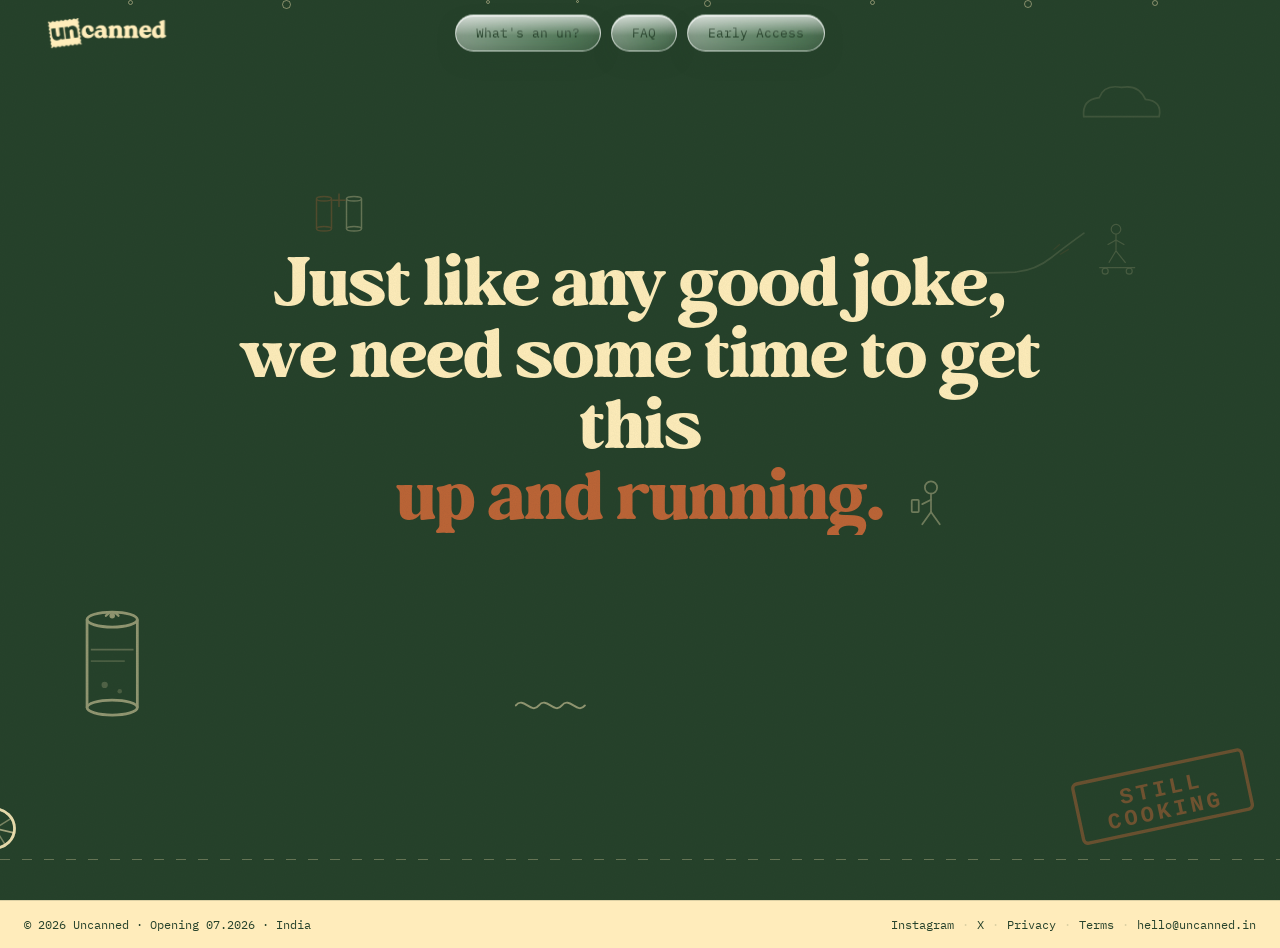
==== commit ad0540b0: "changes" ====
--- a/whatsyourun-deploy-v2.0/index.html
+++ b/whatsyourun-deploy-v2.0/index.html
@@ -120,14 +120,7 @@
           stroke-width="2"/>
   </g>
 </svg>
-    <svg class="doodle d-bub-l" viewBox="0 0 80 80" fill="none">
-      <circle cx="20" cy="60" r="14" stroke="#FFEDBB" stroke-width="2"/>
-      <circle cx="46" cy="44" r="10" stroke="#FFEDBB" stroke-width="2"/>
-      <circle cx="62" cy="22" r="7" stroke="#FFEDBB" stroke-width="2"/>
-      <circle cx="34" cy="16" r="4" stroke="#FFEDBB" stroke-width="1.5"/>
-    </svg>
     <svg class="doodle doodle-skater" viewBox="0 0 120 120" fill="none">
-
   <circle cx="60" cy="22" r="8"
           stroke="#FFEDBB"
           stroke-width="2"/>
@@ -171,8 +164,30 @@
           r="5"
           stroke="#FFEDBB"
           stroke-width="2"/>
-
 </svg>
+<svg class="doodle-ramp" viewBox="0 0 160 80" fill="none">
+
+  <path d="M0 58
+           Q35 60 70 58
+           Q95 56 115 40
+           Q130 28 155 10"
+        stroke="#FFEDBB"
+        stroke-width="2"
+        stroke-linecap="round"/>
+
+  <!-- tiny motion lines -->
+  <path d="M118 30 L125 24"
+        stroke="#BD6537"
+        stroke-width="1.5"
+        stroke-linecap="round"/>
+
+  <path d="M126 36 L136 30"
+        stroke="#BD6537"
+        stroke-width="1.5"
+        stroke-linecap="round"/>
+
+</svg>
+
     <svg class="doodle d-wave-br" viewBox="0 0 80 30" fill="none">
       <path d="M4 15 C12 5 20 25 28 15 C36 5 44 25 52 15 C60 5 68 25 76 15" stroke="#FFEDBB" stroke-width="2" stroke-linecap="round"/>
     </svg>
@@ -204,20 +219,6 @@
       <line x1="11" y1="43" x2="38" y2="43" stroke="#FFEDBB" stroke-width="1.4" opacity=".35"/>
       <circle cx="22" cy="62" r="2.5" fill="#FFEDBB" opacity=".4"/>
       <circle cx="34" cy="67" r="1.8" fill="#FFEDBB" opacity=".35"/>
-    </svg>
-
-    <!-- Can 2: left, tilted, orange -->
-    <svg class="can-float can-2" viewBox="0 0 48 76" fill="none" xmlns="http://www.w3.org/2000/svg">
-      <ellipse cx="24" cy="9" rx="16" ry="5" stroke="#BD6537" stroke-width="2"/>
-      <ellipse cx="24" cy="67" rx="16" ry="5" stroke="#BD6537" stroke-width="2"/>
-      <line x1="8" y1="9" x2="8" y2="67" stroke="#BD6537" stroke-width="2"/>
-      <line x1="40" y1="9" x2="40" y2="67" stroke="#BD6537" stroke-width="2"/>
-      <path d="M20 6 Q24 1 28 6" stroke="#BD6537" stroke-width="1.6" fill="none" stroke-linecap="round"/>
-      <circle cx="24" cy="6" r="1.8" fill="#BD6537"/>
-      <line x1="11" y1="29" x2="37" y2="29" stroke="#BD6537" stroke-width="1.2" opacity=".5"/>
-      <line x1="11" y1="37" x2="30" y2="37" stroke="#BD6537" stroke-width="1.2" opacity=".35"/>
-      <circle cx="18" cy="52" r="2" fill="#BD6537" opacity=".4"/>
-      <circle cx="30" cy="57" r="1.5" fill="#BD6537" opacity=".35"/>
     </svg>
 
   </div><!-- /doodle-layer -->
@@ -514,72 +515,5 @@
     <p style="margin-top:12px">For questions: hello@uncanned.in.</p>
   </div>
 </div>
-<script>
-  (function(){
-  var RM = window.matchMedia('(prefers-reduced-motion: reduce)').matches;
-  var ENDPOINT = 'https://script.google.com/macros/s/AKfycbwiUq0F0XaszN92aTVaOLwXR9VPh4MUKZN4eF42igu0IbwytKkrrFzP8LLf9wsCPLUaYA/exec';
-
-  /* ── CHAT ── */
-  var heroJoke=document.getElementById('heroJoke'),heroReveal=document.getElementById('heroReveal'),heroSkip=document.getElementById('heroSkip'),chat=document.getElementById('chat'),hTimers=[],heroDone=false;
-  var JOKES=[[["uncanned","knock, knock."],["you","who's there?"],["uncanned","un—"],["you","un who?"],["uncanned","exactly. that's kind of the problem."]],[["uncanned","we built a soda."],["you","love that. can i buy one?"],["uncanned","that's the part we're still working on."]],[["uncanned","ask us anything."],["you","when does it launch?"],["uncanned","anything except that."]],[["uncanned","most cans tell you what's inside."],["you","and yours?"],["uncanned","ours mostly tells you what isn't."]],[["uncanned","we ran a focus group."],["you","and?"],["uncanned","everyone agreed soda was a drink. we took notes."]],[["you","so... what's an un?"],["uncanned","a no, said with hospitality."],["you","that's not an answer."],["uncanned","exactly."]]];
-  var jIdx=Math.floor(Math.random()*JOKES.length);
-  try{var prev=parseInt(localStorage.getItem('unc_joke'),10);if(JOKES.length>1&&jIdx===prev)jIdx=(jIdx+1)%JOKES.length;localStorage.setItem('unc_joke',jIdx);}catch(e){}
-  var joke=JOKES[jIdx];
-  var bubEls=joke.map(function(line){var b=document.createElement('div');b.className='bub bub-'+(line[0]==='you'?'you':'uncanned');b.textContent=line[1];chat.appendChild(b);return b;});
-  var typing=document.createElement('div');typing.className='typing';typing.setAttribute('aria-hidden','true');typing.innerHTML='<span></span><span></span><span></span>';
-  function fizzOut(){if(typing.parentNode)typing.parentNode.removeChild(typing);bubEls.forEach(function(b){b.style.animationDelay=(Math.random()*.4).toFixed(2)+'s';});chat.classList.add('fizz');}
-  function heroShowPunch(){if(typing.parentNode)typing.parentNode.removeChild(typing);chat.style.display='none';heroJoke.classList.add('revealed');}
-  function heroShowReveal(){if(heroDone)return;heroDone=true;heroReveal.classList.add('show');heroReveal.setAttribute('aria-hidden','false');heroSkip.classList.add('gone');}
-  if(RM){chat.style.display='none';heroJoke.classList.add('revealed');heroReveal.classList.add('show');heroReveal.setAttribute('aria-hidden','false');heroSkip.style.display='none';heroDone=true;}
-  else{
-    var t=450,GAP=1150,TYPE=720;
-    joke.forEach(function(line,i){var side=line[0]==='you'?'you':'uncanned',at=t;hTimers.push(setTimeout(function(){chat.insertBefore(typing,bubEls[i]);typing.className='typing typing-'+side+' show';},at));hTimers.push(setTimeout(function(){typing.className='typing';bubEls[i].classList.add('show');},at+TYPE));t+=GAP;});
-    var lastAt=t-GAP+TYPE,fizzAt=lastAt+3000,punchAt=fizzAt+1300,revealAt=punchAt+1400;
-    hTimers.push(setTimeout(function(){heroSkip.classList.add('show');},950));
-    hTimers.push(setTimeout(fizzOut,fizzAt));hTimers.push(setTimeout(heroShowPunch,punchAt));hTimers.push(setTimeout(heroShowReveal,revealAt));
-    heroSkip.addEventListener('click',function(){hTimers.forEach(clearTimeout);hTimers=[];heroShowPunch();heroShowReveal();});
-  }
-
-  /* ── MODALS ── */
-  var lastFocus=null,openEl=null,FOCUSABLE='a[href],button:not([disabled]),input:not([disabled]),textarea,select,summary,[tabindex]:not([tabindex="-1"])';
-  function focusables(m){return Array.prototype.slice.call(m.querySelectorAll(FOCUSABLE)).filter(function(el){return el.offsetParent!==null||el===document.activeElement;});}
-  function openModal(name){var m=document.getElementById('modal-'+name);if(!m)return;lastFocus=document.activeElement;m.removeAttribute('hidden');document.body.classList.add('modal-open');openEl=m;if(name==='founders')loadCounter();document.querySelectorAll('.nav-pill button,.nav-mobile-cta').forEach(function(c){c.classList.toggle('is-on',c.getAttribute('data-open-modal')===name);});var f=focusables(m);if(f.length)f[0].focus();}
-  function closeModal(){if(!openEl)return;openEl.setAttribute('hidden','');document.body.classList.remove('modal-open');openEl=null;document.querySelectorAll('.nav-pill button,.nav-mobile-cta').forEach(function(c){c.classList.remove('is-on');});if(lastFocus&&lastFocus.focus)lastFocus.focus();}
-  document.addEventListener('click',function(e){var opener=e.target.closest('[data-open-modal]');if(opener){e.preventDefault();openModal(opener.getAttribute('data-open-modal'));return;}if(e.target.closest('[data-close-modal]')){e.preventDefault();closeModal();return;}if(e.target.classList.contains('modal')){closeModal();}});
-  document.addEventListener('keydown',function(e){if(!openEl)return;if(e.key==='Escape'){e.preventDefault();closeModal();return;}if(e.key==='Tab'){var f=focusables(openEl);if(!f.length)return;var first=f[0],last=f[f.length-1];if(e.shiftKey&&document.activeElement===first){e.preventDefault();last.focus();}else if(!e.shiftKey&&document.activeElement===last){e.preventDefault();first.focus();}}});
-
-  /* ── COUNTER & FORM ── */
-  var counter=document.getElementById('fCounter'),counterLoaded=false;
-  function loadCounter(){if(counterLoaded)return;fetch(ENDPOINT).then(function(r){return r.json();}).then(function(d){if(d&&typeof d.founders==='number'){var total=(typeof d.total==='number')?d.total:500;counter.textContent=d.founders+' of '+total+' insiders in.';counter.hidden=false;counterLoaded=true;}}).catch(function(){});}
-  var form=document.getElementById('founderForm'),nameI=document.getElementById('fName'),emailI=document.getElementById('fEmail'),hp=document.getElementById('fWebsite'),cta=document.getElementById('fCta'),status=document.getElementById('fStatus'),doneBtn=document.getElementById('fDone'),emailRe=/^[^\s@]+@[^\s@]+\.[^\s@]+$/,ref=new URLSearchParams(location.search).get('ref')||'',locked=false;
-  function setStatus(msg,isErr){status.textContent=msg;status.classList.toggle('err',!!isErr);}
-  function restore(){cta.disabled=false;cta.textContent='Count me in';}
-  function succeed(msg){setStatus(msg);locked=true;cta.disabled=true;cta.textContent='insider ✓';nameI.disabled=true;emailI.disabled=true;doneBtn.hidden=false;doneBtn.focus();}
-  form.addEventListener('submit',function(e){e.preventDefault();if(locked)return;var name=nameI.value.trim(),email=emailI.value.trim();if(!name){setStatus('we need a name to put in the run.',true);nameI.focus();return;}if(!emailRe.test(email)){setStatus('that email looks a little off — mind checking it?',true);emailI.focus();return;}setStatus('');cta.disabled=true;cta.textContent='knocking…';fetch(ENDPOINT,{method:'POST',body:JSON.stringify({type:'claim',email:email,name:name,ref:ref,website:hp.value})}).then(function(r){return r.json();}).then(function(d){if(d&&d.existing){succeed("you're already an insider. patience pays.");}else if(d&&d.closed){restore();setStatus('all 500 insider seats are taken. waitlist opens at launch.');}else if(d&&d.error){restore();setStatus(d.error,true);}else if(d&&typeof d.number!=='undefined'){succeed("you're insider #"+d.number+" of "+d.total+". cans incoming 07.2026.");counter.textContent=d.number+' of '+d.total+' insiders in.';counter.hidden=false;}else{restore();setStatus('something odd happened at the door. try again?',true);}}).catch(function(){restore();setStatus("couldn't reach the door. check your connection and try again.",true);});});
-})();
-
-(function(){
-  var RM=window.matchMedia('(prefers-reduced-motion: reduce)').matches;
-  if(RM)return;
-
-  /* split punchline words */
-  (function(){var h1=document.getElementById('hero-h');if(!h1)return;var nodes=Array.prototype.slice.call(h1.childNodes),idx=0;nodes.forEach(function(node){if(node.nodeType===3){var parts=node.nodeValue.split(/(\s+)/),frag=document.createDocumentFragment();parts.forEach(function(p){if(/^\s+$/.test(p))frag.appendChild(document.createTextNode(p));else if(p.length){var s=document.createElement('span');s.className='word';s.style.setProperty('--i',idx++);s.textContent=p;frag.appendChild(s);}});node.parentNode.replaceChild(frag,node);}else if(node.nodeType===1&&node.classList.contains('accent')){var wrap=document.createElement('span');wrap.className='word';wrap.style.setProperty('--i',idx++);node.parentNode.insertBefore(wrap,node);wrap.appendChild(node);}});})();
-
-  /* draw-in for doodles */
-  function setupDrawIn(container,onTrigger){var elements=container.querySelectorAll('path,line,ellipse,circle,rect,polygon,polyline'),sIdx=0,fIdx=0,q=[];elements.forEach(function(el){var stroke=el.getAttribute('stroke'),fill=el.getAttribute('fill'),isS=stroke&&stroke!=='none',hasF=fill&&fill!=='none';if(isS&&!hasF){try{var len=el.getTotalLength();el.style.strokeDasharray=len;el.style.strokeDashoffset=len;el.style.transition='stroke-dashoffset 1.3s cubic-bezier(.4,0,.2,1) '+(sIdx*70)+'ms';q.push({el:el,kind:'stroke'});sIdx++;}catch(e){el.style.opacity='0';el.style.transition='opacity .5s ease '+(fIdx*60)+'ms';q.push({el:el,kind:'fade',orig:el.getAttribute('opacity')||'1'});fIdx++;}}else{var o=el.getAttribute('opacity')||'1';el.style.opacity='0';el.style.transition='opacity .5s ease '+(700+fIdx*50)+'ms';q.push({el:el,kind:'fade',orig:o});fIdx++;}});function trigger(){q.forEach(function(item){if(item.kind==='stroke')item.el.style.strokeDashoffset='0';else item.el.style.opacity=item.orig;});}if(onTrigger)onTrigger(trigger);else requestAnimationFrame(function(){requestAnimationFrame(trigger);});}
-  document.querySelectorAll('.doodle').forEach(function(d){setupDrawIn(d);});
-
-  /* stamp restamp */
-  (function(){var stamp=document.querySelector('.hero-stamp');if(!stamp)return;var wordEl=stamp.querySelector('#stamp-word');if(!wordEl){var texts=stamp.querySelectorAll('text');if(texts.length>=2)wordEl=texts[1];}if(!wordEl)return;wordEl.classList.add('stamp-word');var words=['COOKING','THINKING','DELAYING','FIGURING IT OUT','TRYING','WORKING ON IT'],wi=0;function fire(){stamp.classList.add('restamp');setTimeout(function(){wordEl.classList.add('gone');setTimeout(function(){wi=(wi+1)%words.length;wordEl.textContent=words[wi];wordEl.classList.remove('gone');},100);},230);setTimeout(function(){stamp.classList.remove('restamp');},1000);}function schedule(){setTimeout(function(){if(!document.hidden)fire();schedule();},9000+Math.random()*5000);}schedule();})();
-
-  /* wavy links */
-  ['.strip a','.strip button','a[href^="mailto:"]'].forEach(function(sel){document.querySelectorAll(sel).forEach(function(el){el.classList.add('wavy-hover');});});
-
-  /* parallax — doodles + cans respond to mouse */
-  //(function(){var hero=document.querySelector('.hero');if(!hero)return;var els=Array.prototype.slice.call(hero.querySelectorAll('.doodle,.can-float'));els.forEach(function(d){d.__depth=4+Math.random()*9;});var tx=0,ty=0,raf=null;function tick(){raf=null;els.forEach(function(d){d.style.setProperty('--px',(tx*d.__depth).toFixed(1)+'px');d.style.setProperty('--py',(ty*d.__depth).toFixed(1)+'px');});}hero.addEventListener('mousemove',function(e){var r=hero.getBoundingClientRect();tx=((e.clientX-r.left)/r.width-0.5)*2;ty=((e.clientY-r.top)/r.height-0.5)*2;if(!raf)raf=requestAnimationFrame(tick);},{passive:true});hero.addEventListener('mouseleave',function(){tx=0;ty=0;if(!raf)raf=requestAnimationFrame(tick);});})();//
-
-  
-})();
-</script>
 </body>
 </html>
--- a/whatsyourun-deploy-v2.0/styles.css
+++ b/whatsyourun-deploy-v2.0/styles.css
@@ -76,11 +76,6 @@
 /* ── CHAT ── */
 .hero-joke{text-align:center}
 .chat{display:flex;flex-direction:column;gap:9px;width:100%;max-width:340px;margin:0 auto}
-.bub{display:none;max-width:82%;padding:11px 16px;font-size:clamp(13.5px,1.6vw,16px);line-height:1.4;border-radius:19px;text-align:left}
-.bub.show{display:block;animation:bubPop .55s cubic-bezier(.34,1.56,.64,1) both}
-@keyframes bubPop{0%{opacity:0;transform:translateY(14px) scale(.7) rotate(-2deg)}55%{opacity:1;transform:translateY(-3px) scale(1.05) rotate(.5deg)}100%{opacity:1;transform:none}}
-.bub-uncanned{align-self:flex-start;color:var(--green);background:linear-gradient(160deg,rgba(255,237,187,.97),rgba(255,237,187,.84));border-bottom-left-radius:6px}
-.bub-you{align-self:flex-end;color:var(--cream);background:linear-gradient(160deg,#c46f3d,#a9572d);border-bottom-right-radius:6px}
 .typing{display:none;align-self:flex-start;padding:14px 16px;border-radius:19px;border-bottom-left-radius:6px;background:rgba(255,237,187,.92)}
 .typing.show{display:flex;gap:5px;align-items:center;animation:bubPop .35s cubic-bezier(.34,1.56,.64,1) both}
 .typing.typing-you{align-self:flex-end;background:rgba(196,111,61,.92);border-bottom-left-radius:19px;border-bottom-right-radius:6px}
@@ -195,34 +190,72 @@
 }
 .d-star-br{bottom:22%;right:14%;width:clamp(18px,2.2vw,30px);opacity:.28;animation:heartbeat 4s ease-in-out infinite;animation-delay:1s}
 .d-bub-l{top:38%;left:13%;width:clamp(50px,6vw,80px);opacity:.4;animation:float-c 11s ease-in-out infinite}
-.doodle-skater{
-  position:absolute;
-
-  top:14%;
-  right:8%;
-
-  width:90px;
-
-  opacity:.14;
-
-  animation:skaterFloat 5s ease-in-out infinite;
-}
 
 @keyframes skaterFloat{
-  0%,100%{
-    transform:translateY(0px) rotate(-2deg);
-  }
-
-  50%{
-    transform:translateY(-8px) rotate(2deg);
-  }
-}
-.d-wave-br{bottom:14%;left:18%;width:clamp(50px,6vw,80px);opacity:.5;animation:float-c 13s ease-in-out 4s infinite}
+
+  0%{
+    transform:
+      translate(0px,0px)
+      rotate(-10deg);
+  }
+
+  20%{
+    transform:
+      translate(18px,-8px)
+      rotate(-15deg);
+  }
+
+  40%{
+    transform:
+      translate(38px,-10px)
+      rotate(-6deg);
+  }
+
+  60%{
+    transform:
+      translate(90px,-32px)
+      rotate(-28deg);
+  }
+
+  80%{
+    transform:
+      translate(78px,-12px)
+      rotate(3deg);
+  }
+
+  100%{
+    transform:
+      translate(95px,0px)
+      rotate(-8deg);
+  }
+}
+.doodle-ramp {
+  position: absolute;
+  top: 25%;
+  right: 15%;
+  width: 130px;       /* slightly larger so the ramp reads clearly */
+  opacity: .12;
+  z-index: 1;
+  pointer-events: none;
+  animation: rampFloat 4s ease-in-out infinite;
+}
+
+.doodle-skater {
+  position: absolute;
+  top: 24%;           /* raised up so the wheels land on the ramp surface */
+  right: 10%;         /* nudged left to sit over the flat lower section */
+  width: 72px;        /* a touch smaller so skater fits the ramp scale */
+  opacity: .16;
+  z-index: 2;
+  animation: skaterFloat 5s ease-in-out infinite;
+}
+
+.d-wave-br{bottom:20%;left:40%;width:clamp(50px,6vw,80px);opacity:.5;animation:float-c 13s ease-in-out 4s infinite}
 .doodle-cloud{
   position:absolute;
 
-  left:8%;
-  top:10%;
+  right:8%;
+  top:8%;
 
   width:120px;
 
@@ -248,8 +281,7 @@
 @keyframes canBob2{0%,100%{transform:translate(var(--px),calc(var(--py) + 0px)) rotate(15deg)}40%{transform:translate(var(--px),calc(var(--py) + 14px)) rotate(18deg)}75%{transform:translate(var(--px),calc(var(--py) - 12px)) rotate(12deg)}}
 @keyframes canBob3{0%,100%{transform:translate(var(--px),calc(var(--py) + 0px)) rotate(22deg)}50%{transform:translate(var(--px),calc(var(--py) - 16px)) rotate(25deg)}}
 @keyframes canBob4{0%,100%{transform:translate(var(--px),calc(var(--py) + 0px)) rotate(-20deg)}45%{transform:translate(var(--px),calc(var(--py) - 10px)) rotate(-17deg)}80%{transform:translate(var(--px),calc(var(--py) + 6px)) rotate(-22deg)}}
-.can-1{top:18%;right:6%;width:clamp(46px,5.5vw,78px);opacity:0.5;animation:canBob1 7s ease-in-out infinite}
-.can-2{top:70%;left:4%;width:clamp(38px,4.5vw,64px);opacity:0.9;animation:canBob2 9s ease-in-out 1.5s infinite}
+.can-1{bottom:20%;left: 6%;width:clamp(46px,5.5vw,78px);opacity:0.5;animation:canBob1 7s ease-in-out infinite}
 
 /* ── FIZZ BUBBLES ── */
 .fizz-bubbles{position:absolute;inset:0;pointer-events:none;z-index:1;overflow:hidden}
@@ -404,21 +436,6 @@
   animation:float-c 12s ease-in-out infinite;
 }
 
-#riderCycling{
-  opacity:1;
-}
-
-#riderPushing{
-  opacity:0;
-}
-
-.rider.pushing #riderCycling{
-  opacity:0;
-}
-
-.rider.pushing #riderPushing{
-  opacity:1;
-}
 /* ── WAVY HOVER ── */
 .wavy-hover{position:relative;text-decoration:none!important}
 .wavy-hover::after{content:'';position:absolute;left:-4%;right:-4%;bottom:-.35em;height:.5em;background-image:url("data:image/svg+xml;utf8,<svg xmlns='http://www.w3.org/2000/svg' viewBox='0 0 220 12' preserveAspectRatio='none'><path d='M2 7 C 22 1, 42 11, 62 6 S 102 1, 122 7 S 162 11, 182 6 S 218 3, 218 7' stroke='%23BD6537' stroke-width='2.5' fill='none' stroke-linecap='round'/></svg>");background-size:100% 100%;background-repeat:no-repeat;transform:scaleX(0);transform-origin:left center;transition:transform .5s cubic-bezier(.2,.9,.25,1.05);pointer-events:none}
